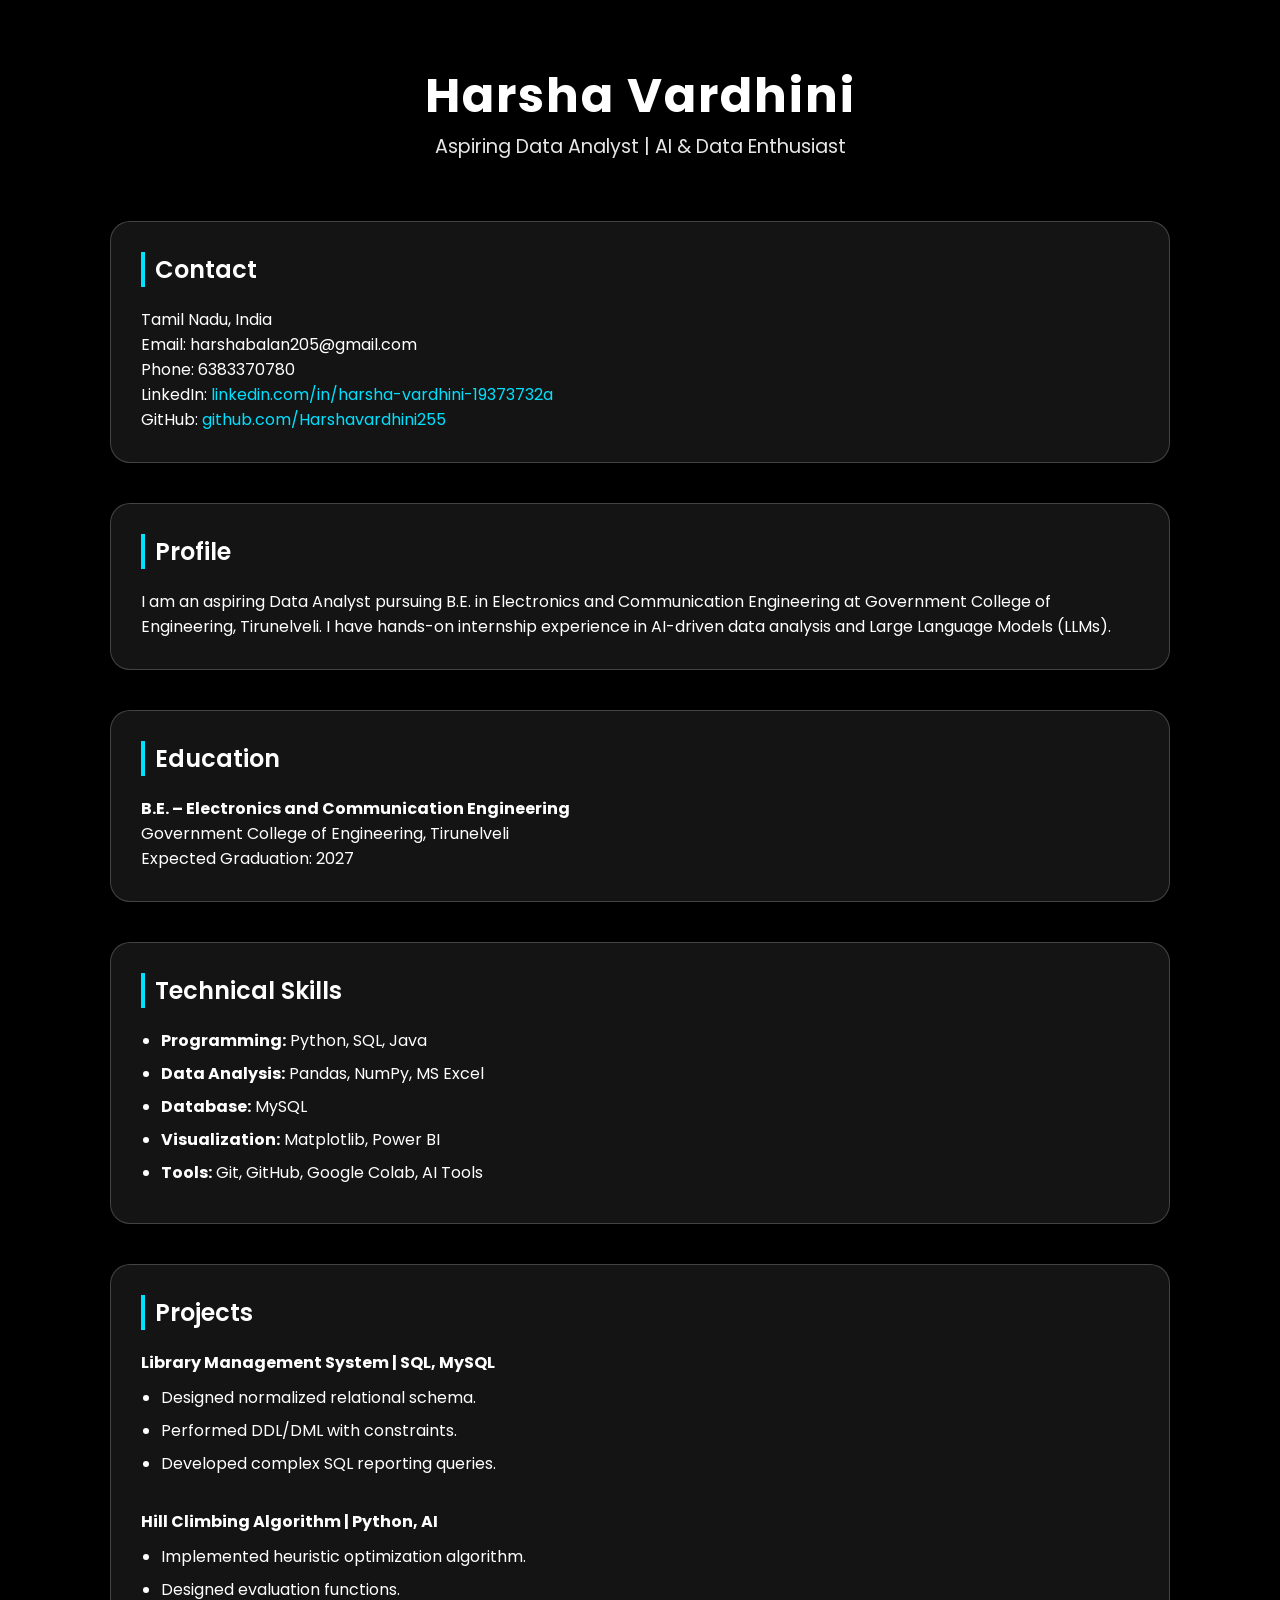
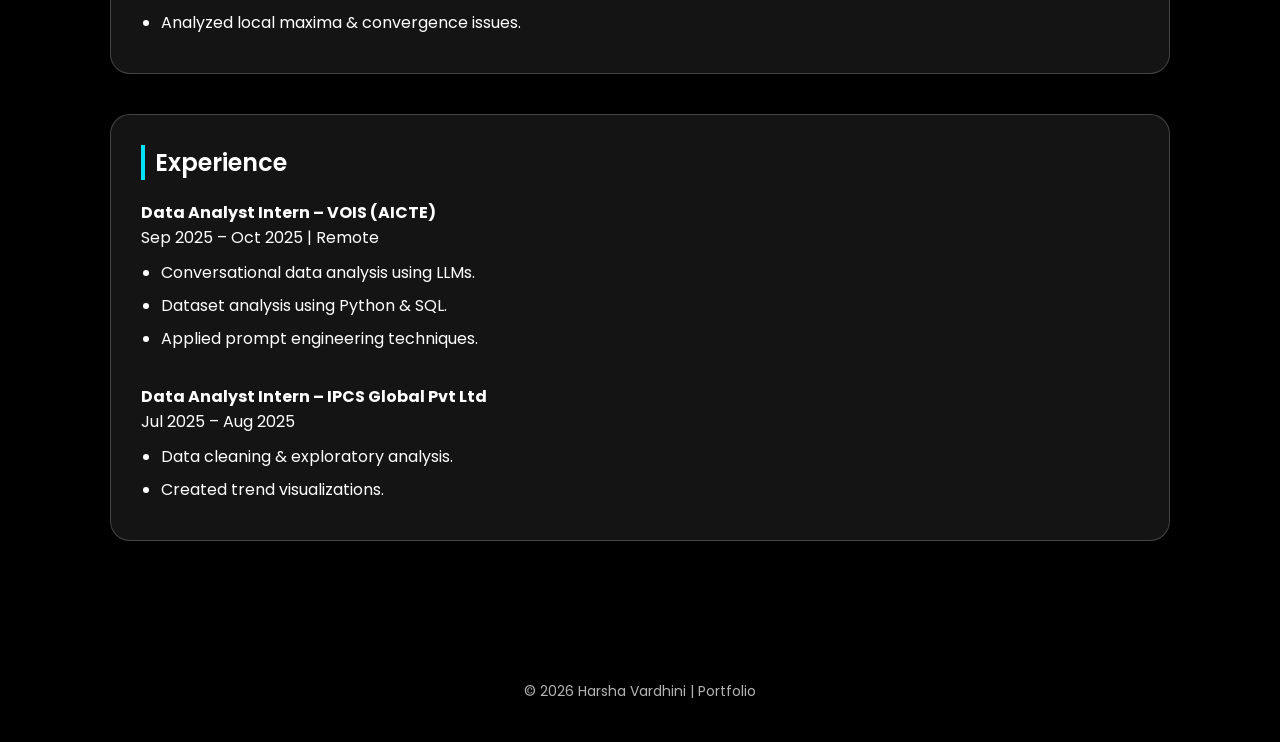
==== index.html @ aa71c1f2 "Update index.html" ====
<!DOCTYPE html>
<html lang="en">
<head>
<meta charset="UTF-8">
<meta name="viewport" content="width=device-width, initial-scale=1.0">
<title>Harsha Vardhini | Portfolio</title>

<style>
@import url('https://fonts.googleapis.com/css2?family=Poppins:wght@300;400;600;700&display=swap');

*{
    margin:0;
    padding:0;
    box-sizing:border-box;
    font-family:'Poppins',sans-serif;
}

body{
    background:#000;
    color:white;
    overflow-x:hidden;
}

/* Canvas Background */
#animationCanvas{
    position:fixed;
    top:0;
    left:0;
    width:100%;
    height:100%;
    z-index:-2;
}

/* Dark overlay for readability */
.overlay{
    position:fixed;
    top:0;
    left:0;
    width:100%;
    height:100%;
    background:rgba(0,0,0,0.4);
    z-index:-1;
}

/* Main container */
.container{
    max-width:1100px;
    margin:auto;
    padding:60px 20px;
}

/* Header */
header{
    text-align:center;
    margin-bottom:60px;
}

header h1{
    font-size:3rem;
    font-weight:700;
    letter-spacing:2px;
}

header p{
    font-size:1.2rem;
    opacity:0.9;
}

/* Glass sections */
.section{
    background:rgba(255,255,255,0.08);
    backdrop-filter:blur(10px);
    -webkit-backdrop-filter:blur(10px);
    border:1px solid rgba(255,255,255,0.2);
    padding:30px;
    border-radius:20px;
    margin-bottom:40px;
    transition:0.3s ease;
}

.section:hover{
    background:rgba(255,255,255,0.12);
    transform:translateY(-5px);
}

.section h2{
    margin-bottom:20px;
    font-weight:600;
    border-left:4px solid #00e0ff;
    padding-left:10px;
}

ul{
    margin-left:20px;
    margin-top:10px;
}

li{
    margin-bottom:8px;
}

a{
    color:#00e0ff;
    text-decoration:none;
}

a:hover{
    text-decoration:underline;
}

footer{
    text-align:center;
    padding:40px;
    opacity:0.7;
    font-size:14px;
}

/* Responsive */
@media(max-width:768px){
    header h1{
        font-size:2.2rem;
    }
}
</style>
</head>

<body>

<canvas id="animationCanvas"></canvas>
<div class="overlay"></div>

<div class="container">

<header>
    <h1>Harsha Vardhini</h1>
    <p>Aspiring Data Analyst | AI & Data Enthusiast</p>
</header>

<section class="section">
<h2>Contact</h2>
<p>Tamil Nadu, India</p>
<p>Email: harshabalan205@gmail.com</p>
<p>Phone: 6383370780</p>
<p>LinkedIn: 
<a href="https://www.linkedin.com/in/harsha-vardhini-19373732a" target="_blank">
linkedin.com/in/harsha-vardhini-19373732a
</a></p>
<p>GitHub: 
<a href="https://github.com/Harshavardhini255" target="_blank">
github.com/Harshavardhini255
</a></p>
</section>

<section class="section">
<h2>Profile</h2>
<p>
I am an aspiring Data Analyst pursuing B.E. in Electronics and Communication Engineering 
at Government College of Engineering, Tirunelveli. I have hands-on internship experience 
in AI-driven data analysis and Large Language Models (LLMs).
</p>
</section>

<section class="section">
<h2>Education</h2>
<p><strong>B.E. – Electronics and Communication Engineering</strong></p>
<p>Government College of Engineering, Tirunelveli</p>
<p>Expected Graduation: 2027</p>
</section>

<section class="section">
<h2>Technical Skills</h2>
<ul>
<li><strong>Programming:</strong> Python, SQL, Java</li>
<li><strong>Data Analysis:</strong> Pandas, NumPy, MS Excel</li>
<li><strong>Database:</strong> MySQL</li>
<li><strong>Visualization:</strong> Matplotlib, Power BI</li>
<li><strong>Tools:</strong> Git, GitHub, Google Colab, AI Tools</li>
</ul>
</section>

<section class="section">
<h2>Projects</h2>

<p><strong>Library Management System | SQL, MySQL</strong></p>
<ul>
<li>Designed normalized relational schema.</li>
<li>Performed DDL/DML with constraints.</li>
<li>Developed complex SQL reporting queries.</li>
</ul>

<br>

<p><strong>Hill Climbing Algorithm | Python, AI</strong></p>
<ul>
<li>Implemented heuristic optimization algorithm.</li>
<li>Designed evaluation functions.</li>
<li>Analyzed local maxima & convergence issues.</li>
</ul>
</section>

<section class="section">
<h2>Experience</h2>

<p><strong>Data Analyst Intern – VOIS (AICTE)</strong></p>
<p>Sep 2025 – Oct 2025 | Remote</p>
<ul>
<li>Conversational data analysis using LLMs.</li>
<li>Dataset analysis using Python & SQL.</li>
<li>Applied prompt engineering techniques.</li>
</ul>

<br>

<p><strong>Data Analyst Intern – IPCS Global Pvt Ltd</strong></p>
<p>Jul 2025 – Aug 2025</p>
<ul>
<li>Data cleaning & exploratory analysis.</li>
<li>Created trend visualizations.</li>
</ul>
</section>

</div>

<footer>
© 2026 Harsha Vardhini | Portfolio
</footer>

<script>
const canvas = document.getElementById("animationCanvas");
const ctx = canvas.getContext("2d");

function resizeCanvas(){
    canvas.width = window.innerWidth;
    canvas.height = window.innerHeight;
}
resizeCanvas();
window.addEventListener("resize", resizeCanvas);

const totalFrames = 240;
const images = [];

for(let i=1;i<=totalFrames;i++){
    const img = new Image();
    const frame = String(i).padStart(3,'0');
    img.src = `frames/ezgif-frame-${frame}.jpg`;
    images.push(img);
}

function render(){
    const scrollTop = window.scrollY;
    const maxScroll = document.body.scrollHeight - window.innerHeight;
    const scrollFraction = scrollTop / maxScroll;

    const frameIndex = Math.min(
        totalFrames - 1,
        Math.floor(scrollFraction * totalFrames)
    );

    ctx.clearRect(0,0,canvas.width,canvas.height);
    ctx.drawImage(images[frameIndex],0,0,canvas.width,canvas.height);
}

window.addEventListener("scroll",render);
</script>

</body>
</html>
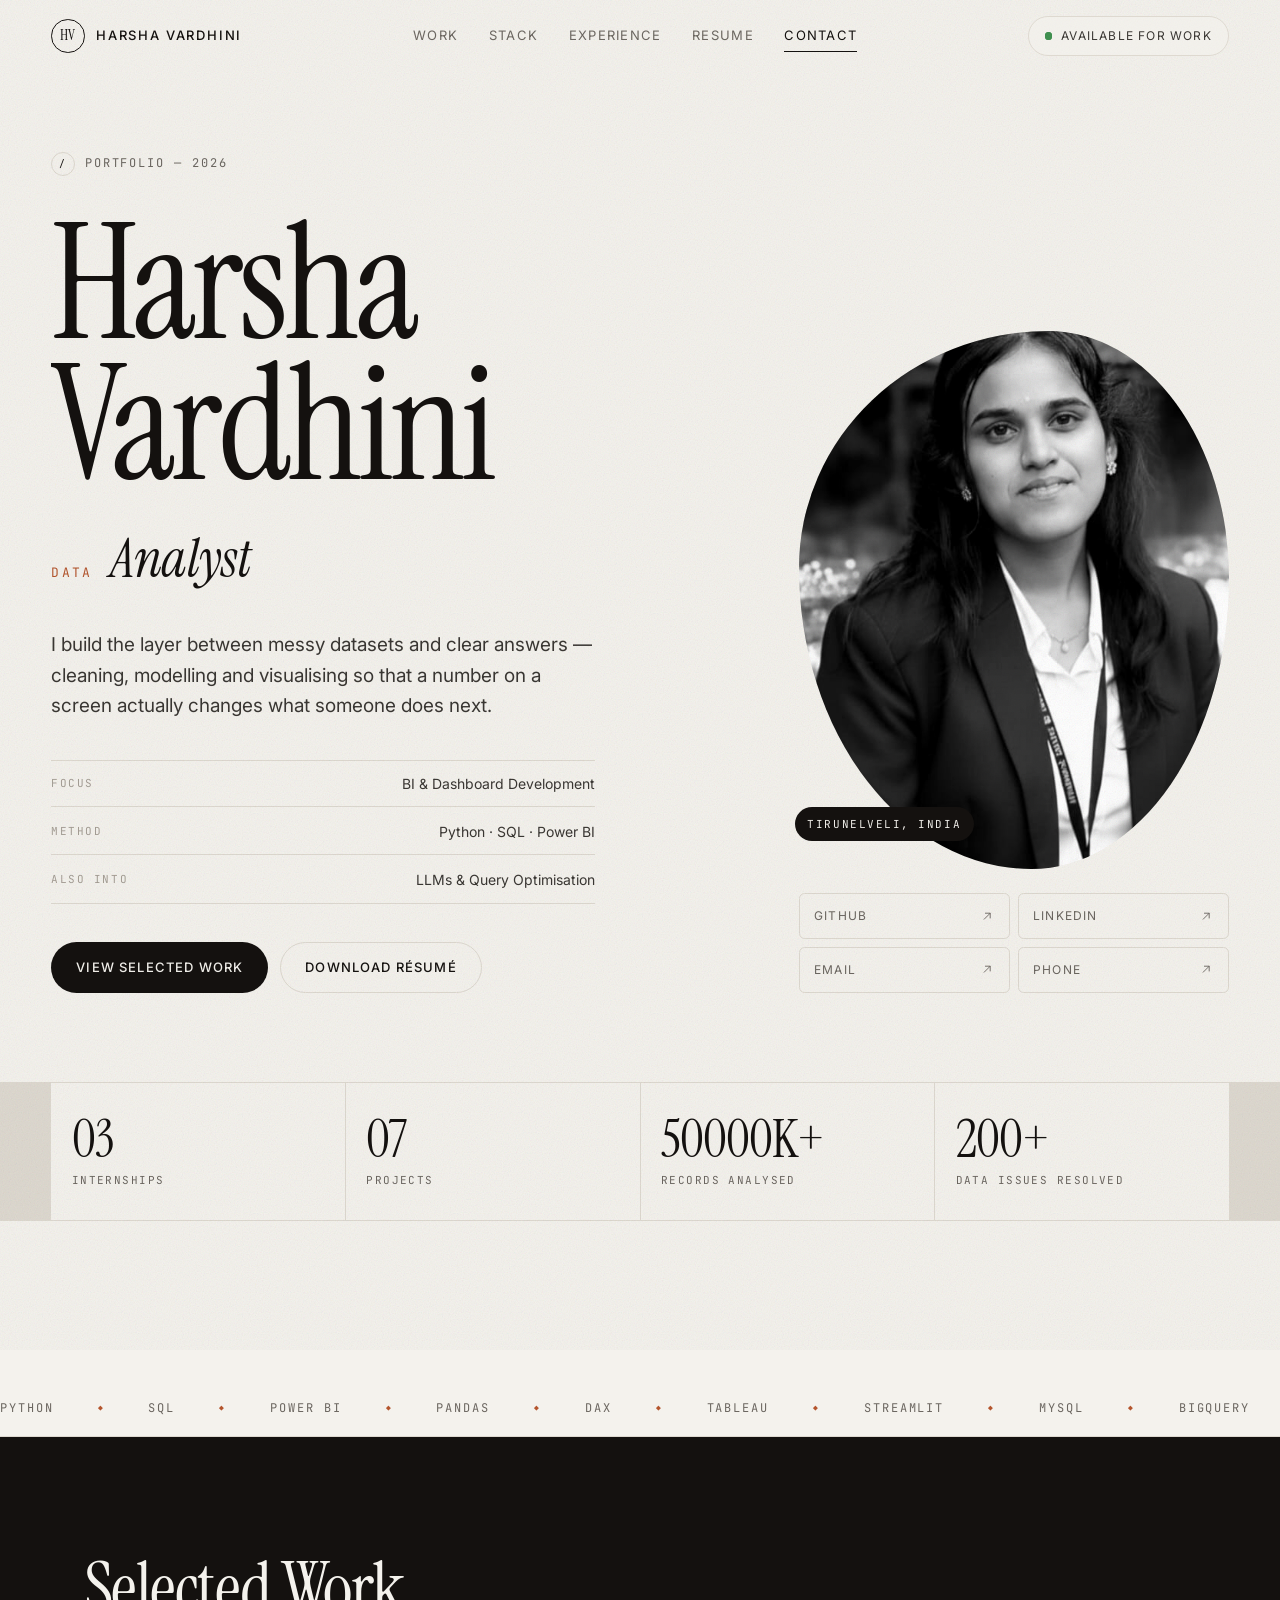
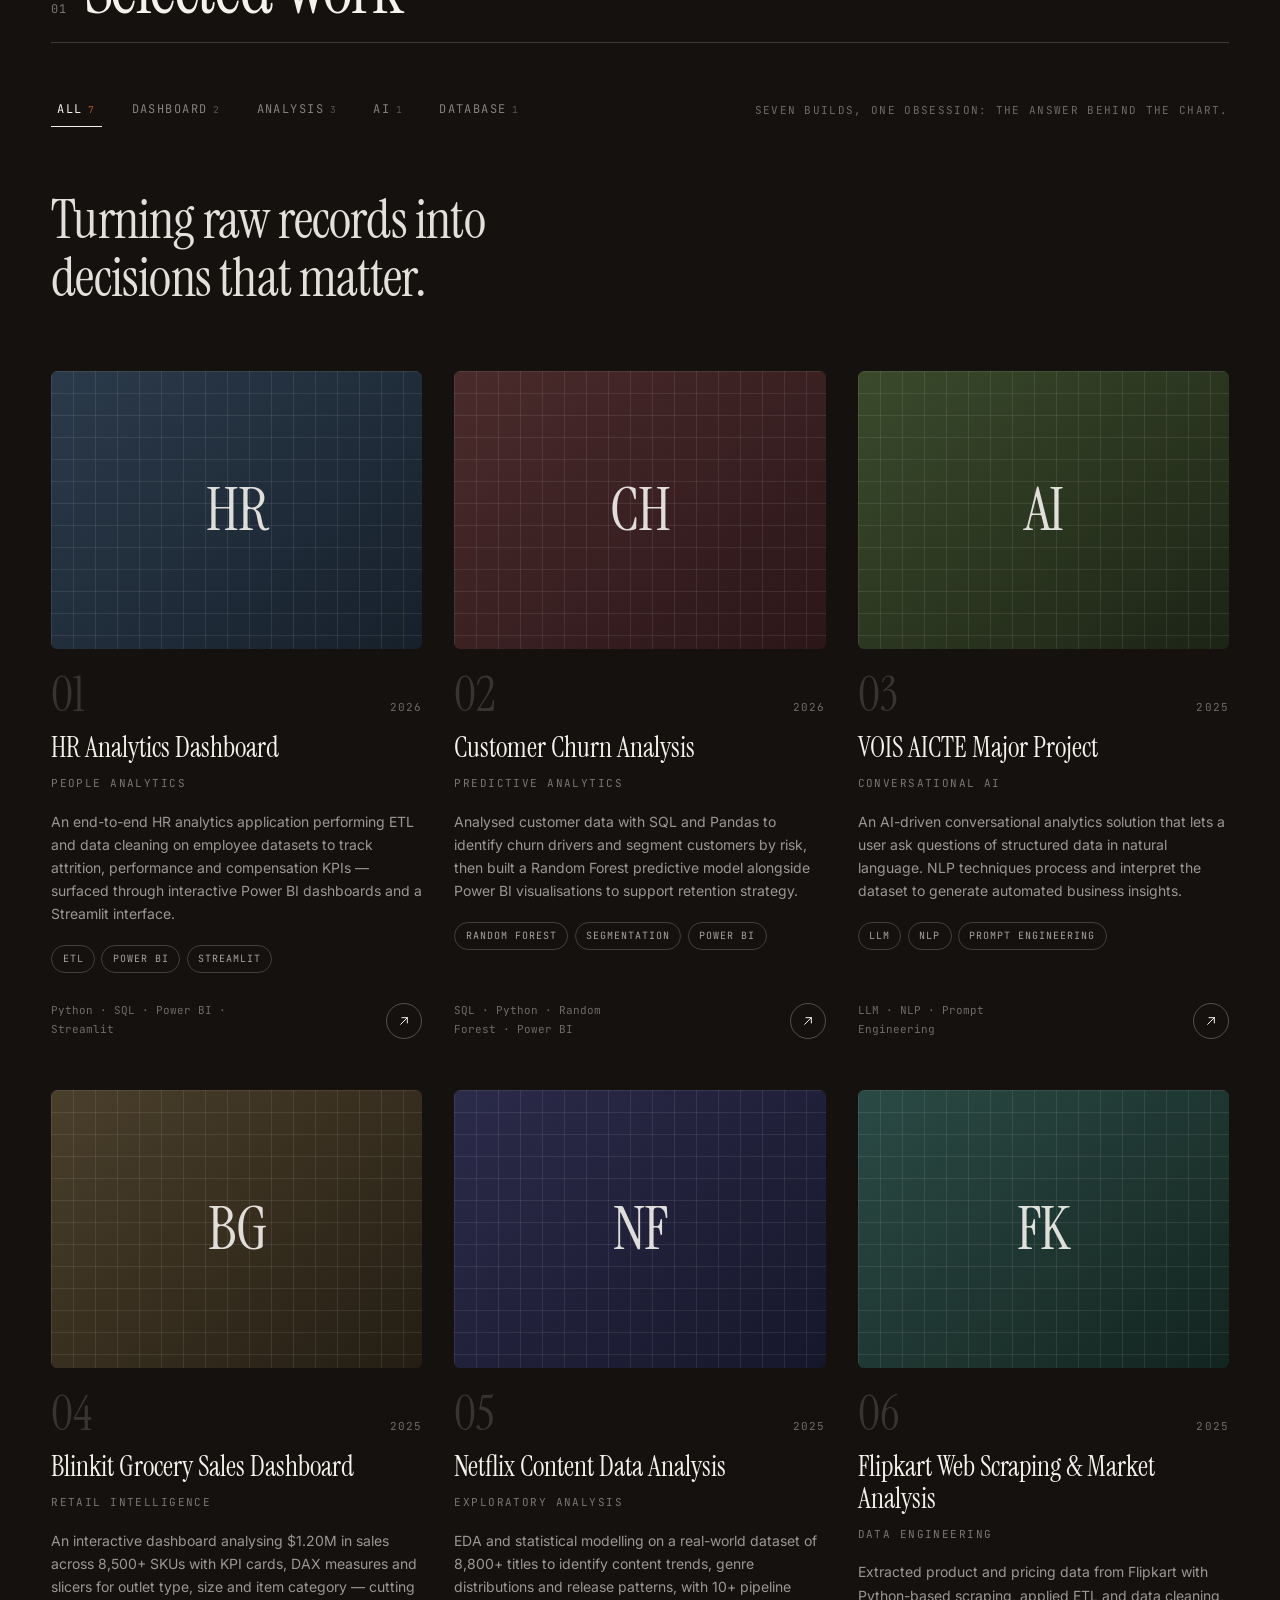
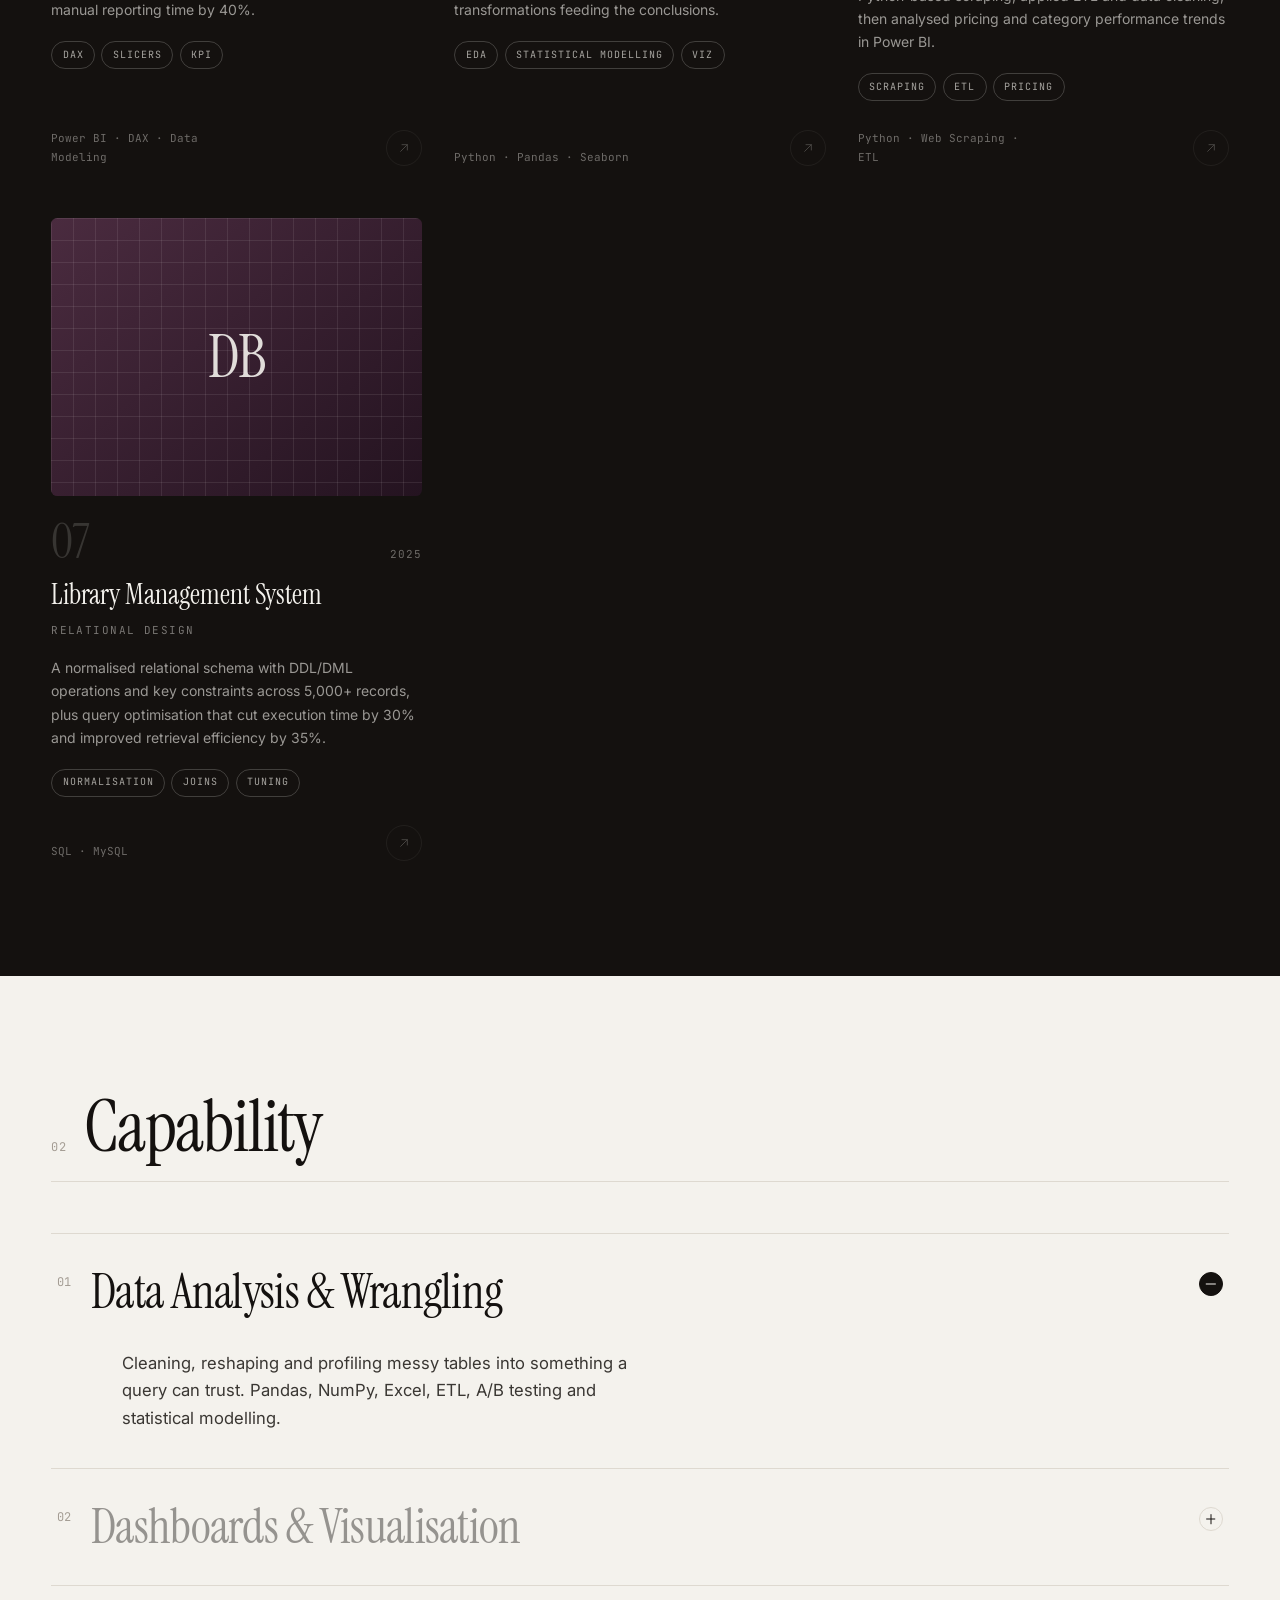
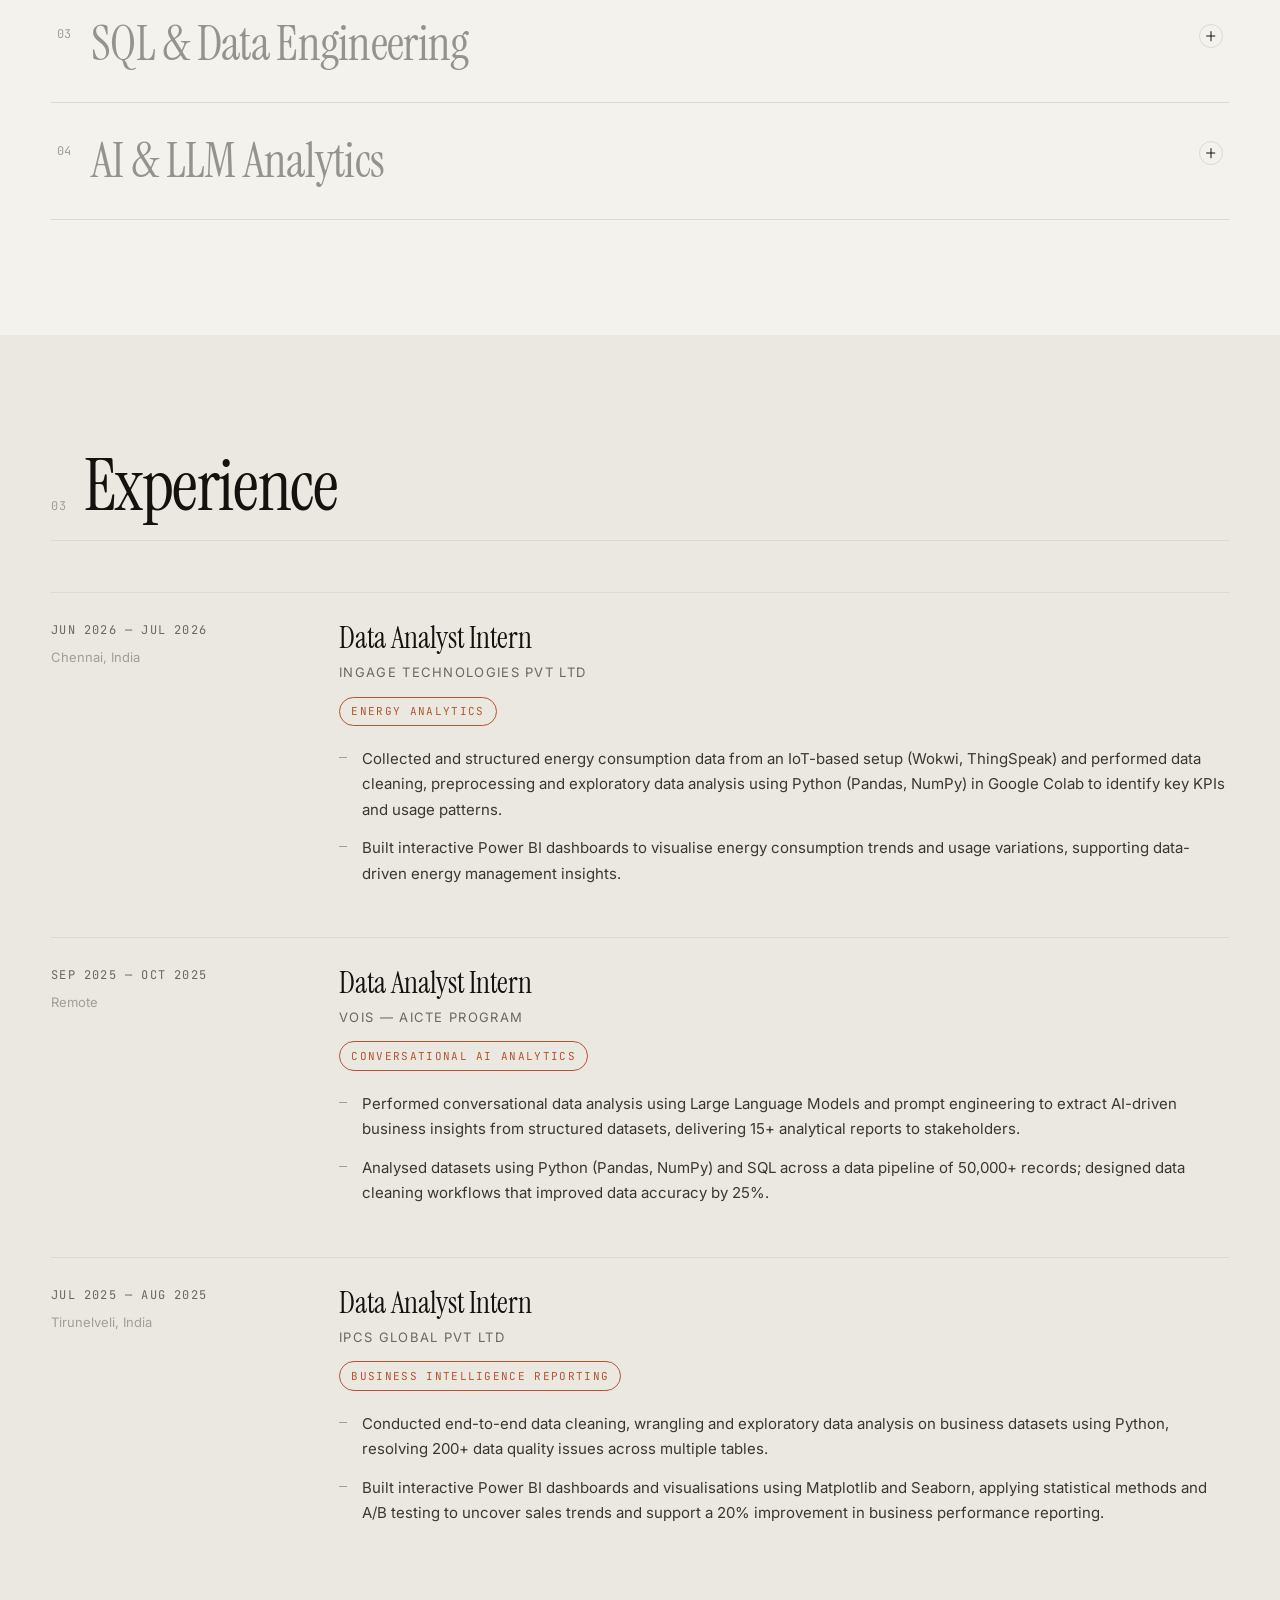
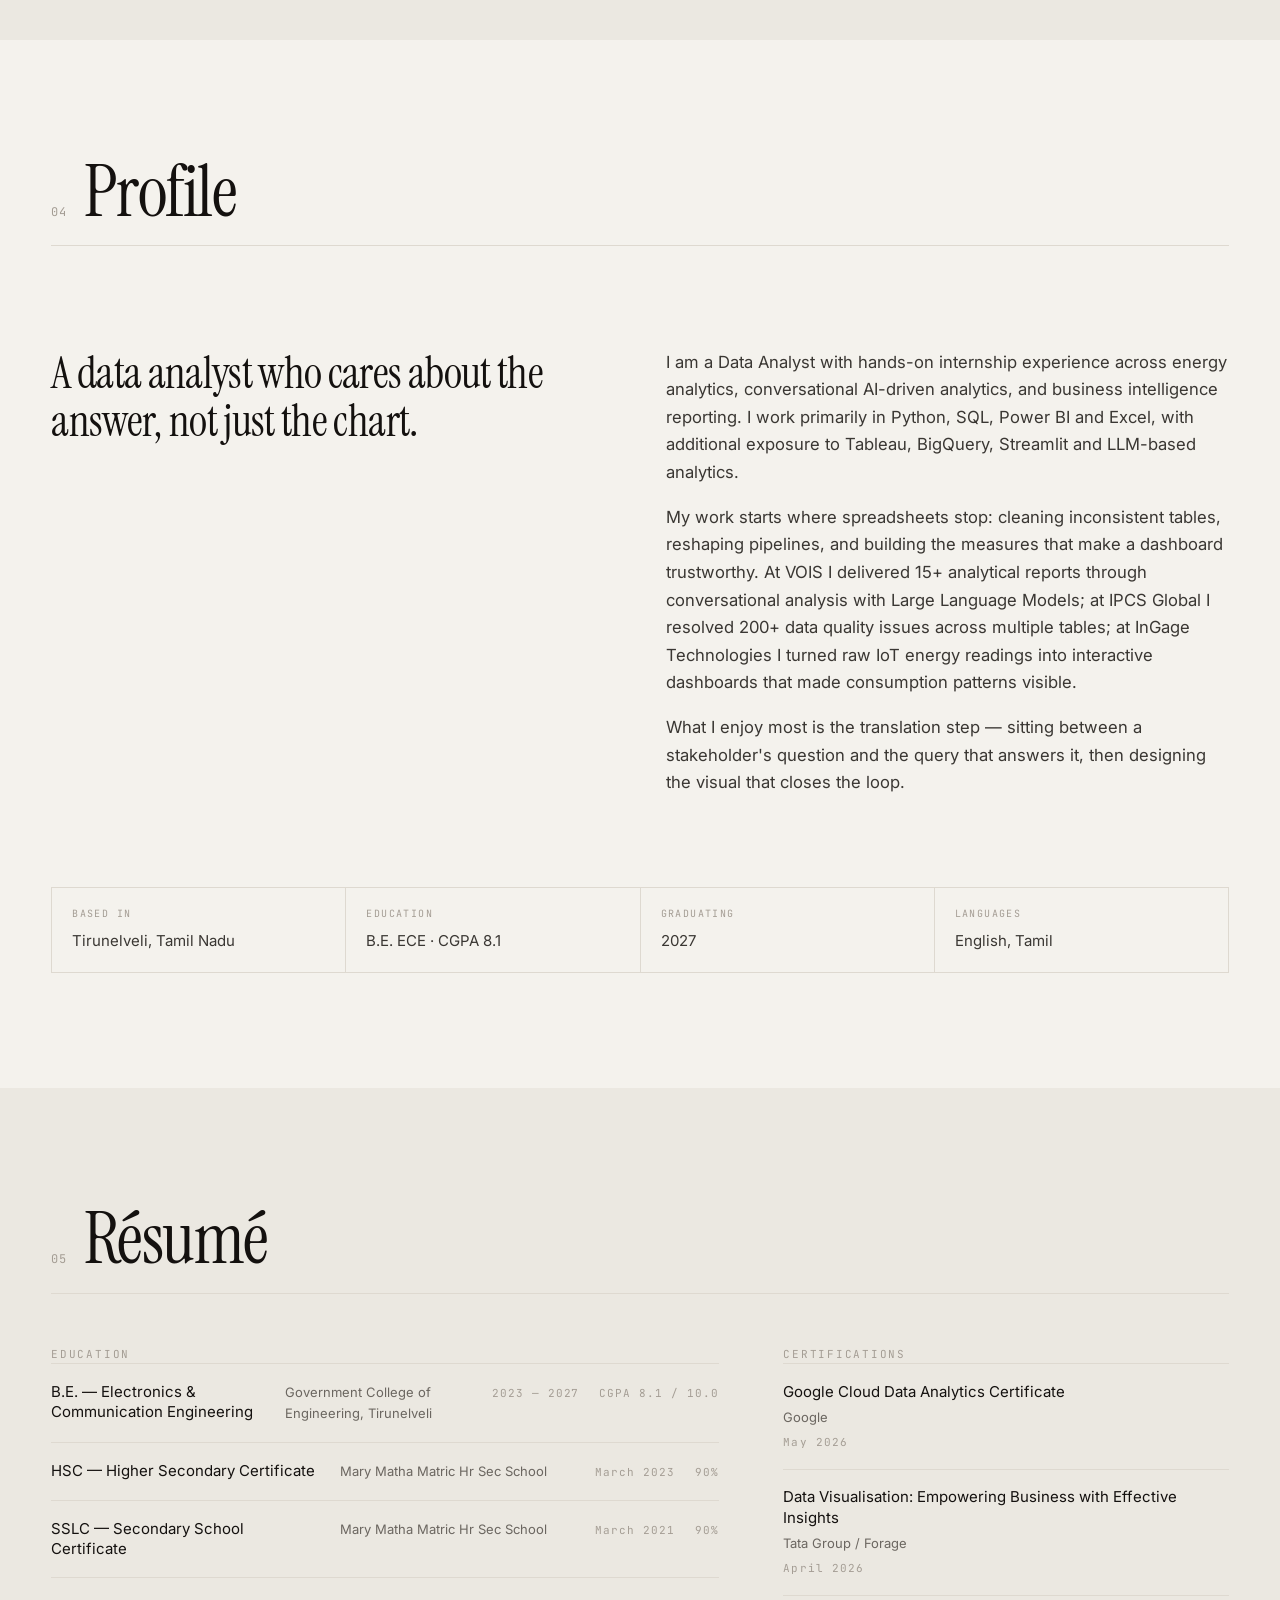
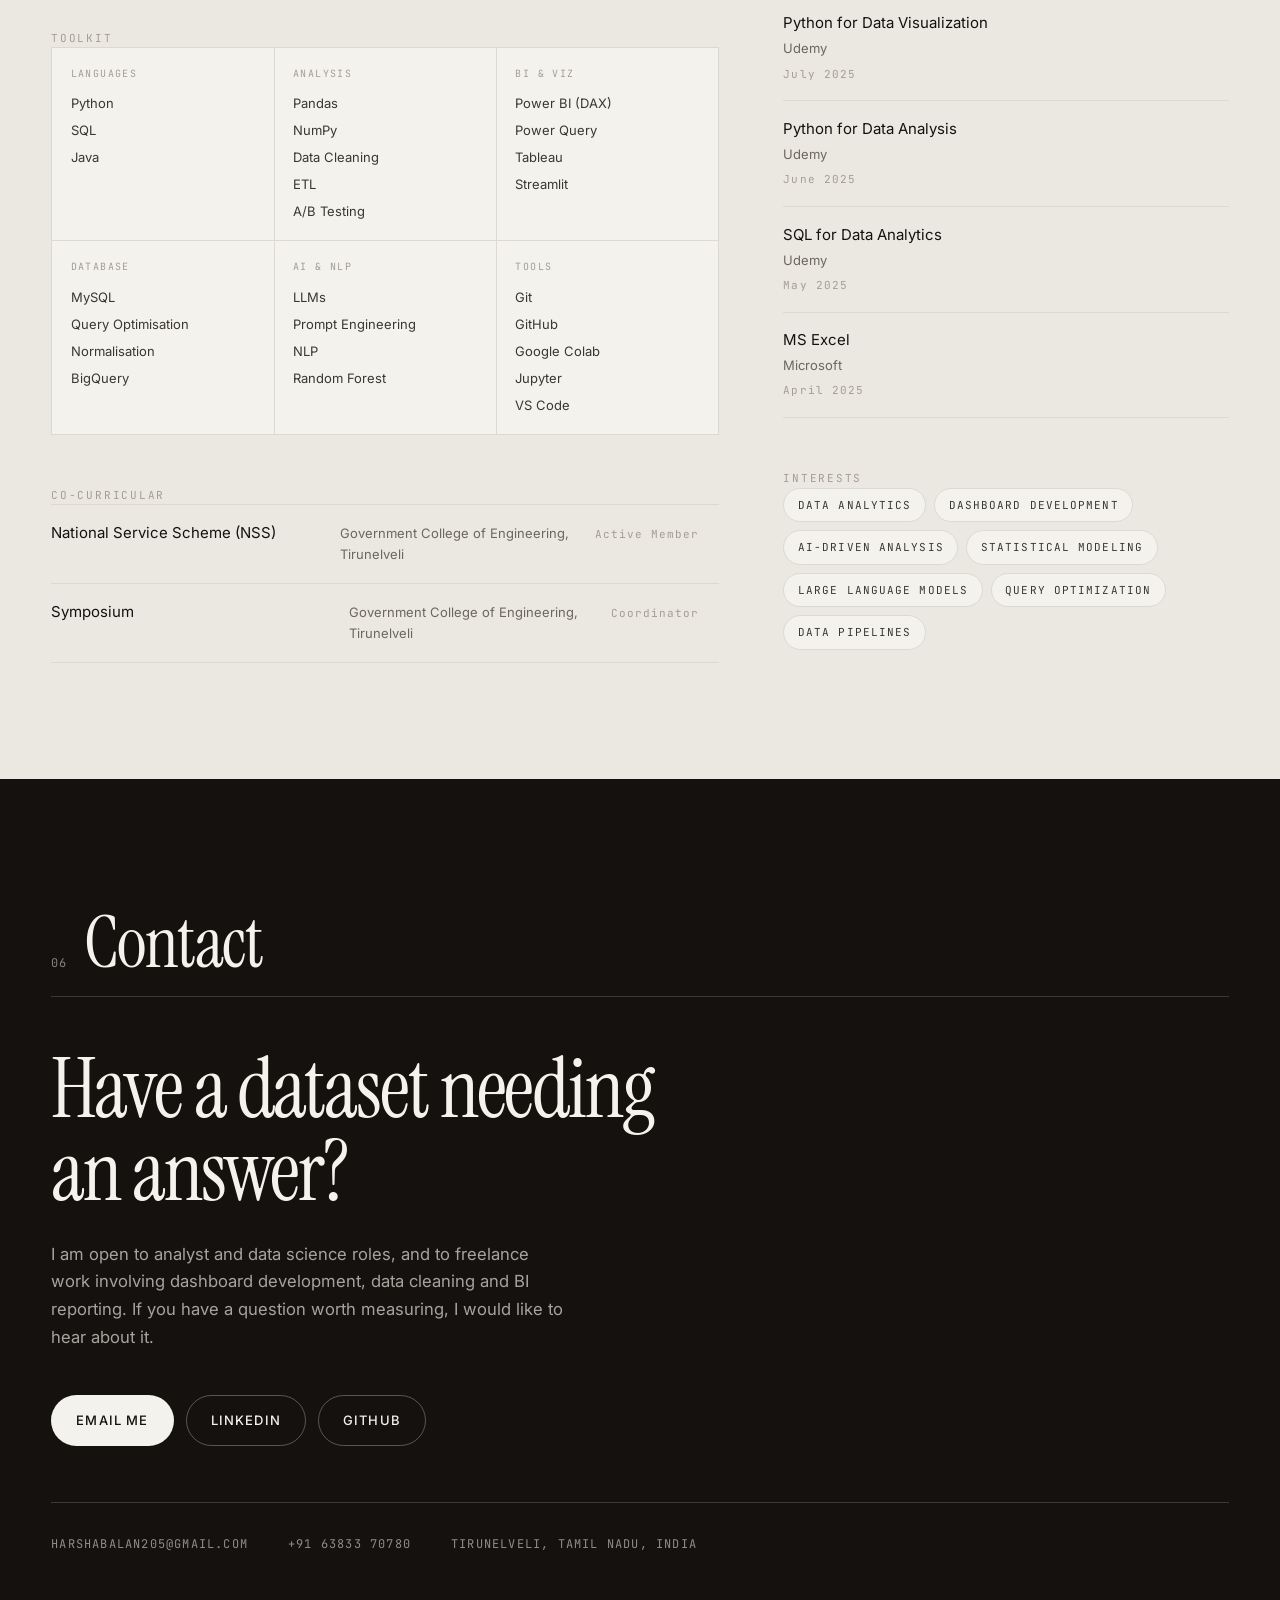
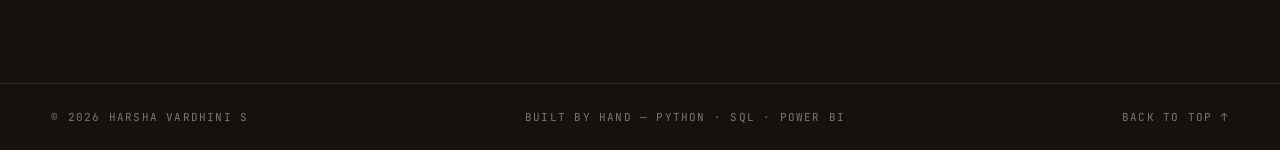
==== commit 4d74586d: "Replace ezgif frame site with modern static portfolio" ====
--- a/index.html
+++ b/index.html
@@ -1,268 +1,582 @@
-
 <!DOCTYPE html>
 <html lang="en">
 <head>
-<meta charset="UTF-8">
-<meta name="viewport" content="width=device-width, initial-scale=1.0">
-<title>Harsha Vardhini | Portfolio</title>
-
-<style>
-@import url('https://fonts.googleapis.com/css2?family=Poppins:wght@300;400;600;700&display=swap');
-
-*{
-    margin:0;
-    padding:0;
-    box-sizing:border-box;
-    font-family:'Poppins',sans-serif;
-}
-
-body{
-    background:#000;
-    color:white;
-    overflow-x:hidden;
-}
-
-/* Canvas Background */
-#animationCanvas{
-    position:fixed;
-    top:0;
-    left:0;
-    width:100%;
-    height:100%;
-    z-index:-2;
-}
-
-/* Dark overlay for readability */
-.overlay{
-    position:fixed;
-    top:0;
-    left:0;
-    width:100%;
-    height:100%;
-    background:rgba(0,0,0,0.4);
-    z-index:-1;
-}
-
-/* Main container */
-.container{
-    max-width:1100px;
-    margin:auto;
-    padding:60px 20px;
-}
-
-/* Header */
-header{
-    text-align:center;
-    margin-bottom:60px;
-}
-
-header h1{
-    font-size:3rem;
-    font-weight:700;
-    letter-spacing:2px;
-}
-
-header p{
-    font-size:1.2rem;
-    opacity:0.9;
-}
-
-/* Glass sections */
-.section{
-    background:rgba(255,255,255,0.08);
-    backdrop-filter:blur(10px);
-    -webkit-backdrop-filter:blur(10px);
-    border:1px solid rgba(255,255,255,0.2);
-    padding:30px;
-    border-radius:20px;
-    margin-bottom:40px;
-    transition:0.3s ease;
-}
-
-.section:hover{
-    background:rgba(255,255,255,0.12);
-    transform:translateY(-5px);
-}
-
-.section h2{
-    margin-bottom:20px;
-    font-weight:600;
-    border-left:4px solid #00e0ff;
-    padding-left:10px;
-}
-
-ul{
-    margin-left:20px;
-    margin-top:10px;
-}
-
-li{
-    margin-bottom:8px;
-}
-
-a{
-    color:#00e0ff;
-    text-decoration:none;
-}
-
-a:hover{
-    text-decoration:underline;
-}
-
-footer{
-    text-align:center;
-    padding:40px;
-    opacity:0.7;
-    font-size:14px;
-}
-
-/* Responsive */
-@media(max-width:768px){
-    header h1{
-        font-size:2.2rem;
-    }
-}
-</style>
+<meta charset="utf-8" />
+<meta name="viewport" content="width=device-width, initial-scale=1" />
+<title>Harsha Vardhini S — Data Analyst</title>
+<meta name="description" content="Data Analyst building the layer between messy datasets and clear answers. Python, SQL, Power BI and business intelligence reporting." />
+<meta name="theme-color" content="#14110f" />
+<meta property="og:title" content="Harsha Vardhini S — Data Analyst" />
+<meta property="og:description" content="Python · SQL · Power BI · Business Intelligence" />
+<meta property="og:type" content="website" />
+<meta property="og:image" content="assets/portrait.jpg" />
+<link rel="preconnect" href="https://fonts.googleapis.com" />
+<link rel="preconnect" href="https://fonts.gstatic.com" crossorigin />
+<link href="https://fonts.googleapis.com/css2?family=Instrument+Serif:ital@0;1&family=Inter:wght@300;400;500;600&family=JetBrains+Mono:wght@400;500&display=swap" rel="stylesheet" />
+<link rel="stylesheet" href="assets/styles.css" />
+<link rel="icon" href="data:image/svg+xml,%3Csvg xmlns='http://www.w3.org/2000/svg' viewBox='0 0 32 32'%3E%3Crect width='32' height='32' fill='%2314110f'/%3E%3Ctext x='16' y='22' font-family='Georgia,serif' font-size='15' fill='%23f4f2ed' text-anchor='middle'%3EHV%3C/text%3E%3C/svg%3E" />
 </head>
-
 <body>
 
-<canvas id="animationCanvas"></canvas>
-<div class="overlay"></div>
-
-<div class="container">
-
-<header>
-    <h1>Harsha Vardhini</h1>
-    <p>Aspiring Data Analyst | AI & Data Enthusiast</p>
+<div class="grain" aria-hidden="true"></div>
+<div class="progress" aria-hidden="true"><span id="progressBar"></span></div>
+
+<div class="loader" id="loader" aria-hidden="true">
+  <div class="loader__inner">
+    <span class="loader__mark">HV</span>
+    <span class="loader__track"><span id="loaderFill"></span></span>
+  </div>
+</div>
+
+<header class="nav" id="nav">
+  <div class="shell nav__inner">
+    <a class="nav__brand" href="#top" aria-label="Harsha Vardhini S — home">
+      <span class="nav__monogram">HV</span>
+      <span class="nav__brandname">Harsha Vardhini</span>
+    </a>
+    <nav class="nav__links" aria-label="Sections">
+      <a href="#work" data-navlink="work">Work</a>
+      <a href="#stack" data-navlink="stack">Stack</a>
+      <a href="#experience" data-navlink="experience">Experience</a>
+      <a href="#credentials" data-navlink="credentials">Resume</a>
+      <a href="#contact" data-navlink="contact">Contact</a>
+    </nav>
+    <a class="nav__cta" href="#contact">
+      <span class="pulse" aria-hidden="true"></span>
+      Available for work
+    </a>
+    <button class="nav__burger" id="burger" aria-label="Open menu" aria-expanded="false" aria-controls="menu">
+      <span></span><span></span>
+    </button>
+  </div>
 </header>
 
-<section class="section">
-<h2>Contact</h2>
-<p>Tamil Nadu, India</p>
-<p>Email: harshabalan205@gmail.com</p>
-<p>Phone: 6383370780</p>
-<p>LinkedIn: 
-<a href="https://www.linkedin.com/in/harsha-vardhini-19373732a" target="_blank">
-linkedin.com/in/harsha-vardhini-19373732a
-</a></p>
-<p>GitHub: 
-<a href="https://github.com/Harshavardhini255" target="_blank">
-github.com/Harshavardhini255
-</a></p>
-</section>
-
-<section class="section">
-<h2>Profile</h2>
-<p>
-I am an aspiring Data Analyst pursuing B.E. in Electronics and Communication Engineering 
-at Government College of Engineering, Tirunelveli. I have hands-on internship experience 
-in AI-driven data analysis and Large Language Models (LLMs).
-</p>
-</section>
-
-<section class="section">
-<h2>Education</h2>
-<p><strong>B.E. – Electronics and Communication Engineering</strong></p>
-<p>Government College of Engineering, Tirunelveli</p>
-<p>Expected Graduation: 2027</p>
-</section>
-
-<section class="section">
-<h2>Technical Skills</h2>
-<ul>
-<li><strong>Programming:</strong> Python, SQL, Java</li>
-<li><strong>Data Analysis:</strong> Pandas, NumPy, MS Excel</li>
-<li><strong>Database:</strong> MySQL</li>
-<li><strong>Visualization:</strong> Matplotlib, Power BI</li>
-<li><strong>Tools:</strong> Git, GitHub, Google Colab, AI Tools</li>
-</ul>
-</section>
-
-<section class="section">
-<h2>Projects</h2>
-
-<p><strong>Library Management System | SQL, MySQL</strong></p>
-<ul>
-<li>Designed normalized relational schema.</li>
-<li>Performed DDL/DML with constraints.</li>
-<li>Developed complex SQL reporting queries.</li>
-</ul>
-
-<br>
-
-<p><strong>Hill Climbing Algorithm | Python, AI</strong></p>
-<ul>
-<li>Implemented heuristic optimization algorithm.</li>
-<li>Designed evaluation functions.</li>
-<li>Analyzed local maxima & convergence issues.</li>
-</ul>
-</section>
-
-<section class="section">
-<h2>Experience</h2>
-
-<p><strong>Data Analyst Intern – VOIS (AICTE)</strong></p>
-<p>Sep 2025 – Oct 2025 | Remote</p>
-<ul>
-<li>Conversational data analysis using LLMs.</li>
-<li>Dataset analysis using Python & SQL.</li>
-<li>Applied prompt engineering techniques.</li>
-</ul>
-
-<br>
-
-<p><strong>Data Analyst Intern – IPCS Global Pvt Ltd</strong></p>
-<p>Jul 2025 – Aug 2025</p>
-<ul>
-<li>Data cleaning & exploratory analysis.</li>
-<li>Created trend visualizations.</li>
-</ul>
-</section>
-
+<div class="menu" id="menu" hidden>
+  <nav class="menu__links" aria-label="Mobile sections">
+    <a href="#work"><em>01</em>Work</a>
+    <a href="#stack"><em>02</em>Stack</a>
+    <a href="#experience"><em>03</em>Experience</a>
+    <a href="#credentials"><em>04</em>Resume</a>
+    <a href="#contact"><em>05</em>Contact</a>
+  </nav>
+  <div class="menu__foot">
+    <a href="mailto:harshabalan205@gmail.com">harshabalan205@gmail.com</a>
+    <a href="https://www.linkedin.com/in/harsha-vardhini-19373732a" target="_blank" rel="noopener">LinkedIn</a>
+    <a href="https://github.com/Harshavardhini255" target="_blank" rel="noopener">GitHub</a>
+  </div>
 </div>
 
-<footer>
-© 2026 Harsha Vardhini | Portfolio
+<main id="top">
+
+  <section class="hero" id="hero">
+    <div class="shell hero__grid">
+
+      <div class="hero__text">
+        <p class="hero__eyebrow">
+          <span class="slash">/</span> Portfolio — 2026
+        </p>
+
+        <h1 class="hero__name">
+          <span class="line"><span>Harsha</span></span>
+          <span class="line"><span>Vardhini</span></span>
+        </h1>
+
+        <p class="hero__role">
+          <span class="hero__rolesuffix">Data</span>
+          <span class="hero__roleword">Analyst</span>
+        </p>
+
+        <p class="hero__intro" data-reveal>
+          I build the layer between messy datasets and clear answers — cleaning,
+          modelling and visualising so that a number on a screen actually changes
+          what someone does next.
+        </p>
+
+        <dl class="hero__meta" data-reveal>
+          <div><dt>Focus</dt><dd>BI &amp; Dashboard Development</dd></div>
+          <div><dt>Method</dt><dd>Python · SQL · Power BI</dd></div>
+          <div><dt>Also into</dt><dd>LLMs &amp; Query Optimisation</dd></div>
+        </dl>
+
+        <div class="hero__actions" data-reveal>
+          <a class="btn btn--solid" href="#work">View selected work</a>
+          <a class="btn btn--ghost" href="#credentials">Download résumé</a>
+        </div>
+      </div>
+
+      <aside class="hero__aside">
+        <div class="portrait" data-reveal>
+          <div class="portrait__mask">
+            <img src="assets/portrait.jpg" alt="Portrait of Harsha Vardhini S" width="640" height="800" />
+          </div>
+          <span class="portrait__tag">Tirunelveli, India</span>
+        </div>
+
+        <ul class="rail" aria-label="Social links">
+          <li><a href="https://github.com/Harshavardhini255" target="_blank" rel="noopener">GitHub<svg viewBox="0 0 24 24" aria-hidden="true"><path d="M7 17 17 7M9 7h8v8"/></svg></a></li>
+          <li><a href="https://www.linkedin.com/in/harsha-vardhini-19373732a" target="_blank" rel="noopener">LinkedIn<svg viewBox="0 0 24 24" aria-hidden="true"><path d="M7 17 17 7M9 7h8v8"/></svg></a></li>
+          <li><a href="mailto:harshabalan205@gmail.com">Email<svg viewBox="0 0 24 24" aria-hidden="true"><path d="M7 17 17 7M9 7h8v8"/></svg></a></li>
+          <li><a href="tel:+916383370780">Phone<svg viewBox="0 0 24 24" aria-hidden="true"><path d="M7 17 17 7M9 7h8v8"/></svg></a></li>
+        </ul>
+      </aside>
+
+    </div>
+
+    <div class="shell hero__stats">
+      <div class="stat" data-reveal>
+        <span class="stat__value" data-count="3" data-pad="2">03</span>
+        <span class="stat__label">Internships</span>
+      </div>
+      <div class="stat" data-reveal>
+        <span class="stat__value" data-count="7" data-pad="2">07</span>
+        <span class="stat__label">Projects</span>
+      </div>
+      <div class="stat" data-reveal>
+        <span class="stat__value" data-count="50000" data-suffix="K+">50K+</span>
+        <span class="stat__label">Records analysed</span>
+      </div>
+      <div class="stat" data-reveal>
+        <span class="stat__value" data-count="200" data-suffix="+">200+</span>
+        <span class="stat__label">Data issues resolved</span>
+      </div>
+    </div>
+  </section>
+
+  <div class="ticker" aria-hidden="true">
+    <div class="ticker__track" id="tickerTrack"></div>
+  </div>
+
+  <section class="work" id="work">
+    <div class="shell">
+      <header class="sechead" data-reveal>
+        <span class="sechead__num">01</span>
+        <h2 class="sechead__title">Selected Work</h2>
+      </header>
+
+      <div class="work__bar">
+        <ul class="filters" id="filters" role="group" aria-label="Filter projects">
+          <li><button type="button" class="is-on" data-filter="all">All <sup>7</sup></button></li>
+          <li><button type="button" data-filter="dashboard">Dashboard <sup>2</sup></button></li>
+          <li><button type="button" data-filter="analysis">Analysis <sup>3</sup></button></li>
+          <li><button type="button" data-filter="ai">AI <sup>1</sup></button></li>
+          <li><button type="button" data-filter="database">Database <sup>1</sup></button></li>
+        </ul>
+        <span class="work__hint">Seven builds, one obsession: the answer behind the chart.</span>
+      </div>
+
+      <p class="work__statement" data-reveal>Turning raw records into decisions that matter.</p>
+
+      <div class="grid" id="workGrid">
+
+        <article class="card" data-kind="dashboard" data-reveal>
+          <div class="card__visual card__visual--a"><span>HR</span></div>
+          <div class="card__head">
+            <span class="card__num">01</span>
+            <span class="card__year">2026</span>
+          </div>
+          <h3 class="card__title">HR Analytics Dashboard</h3>
+          <p class="card__cat">People Analytics</p>
+          <p class="card__desc">An end-to-end HR analytics application performing ETL and data cleaning on employee datasets to track attrition, performance and compensation KPIs — surfaced through interactive Power BI dashboards and a Streamlit interface.</p>
+          <ul class="tags"><li>ETL</li><li>Power BI</li><li>Streamlit</li></ul>
+          <div class="card__foot">
+            <span class="card__stack">Python · SQL · Power BI · Streamlit</span>
+            <a class="card__go" href="https://github.com/Harshavardhini255/hr-analytics-dashboard" target="_blank" rel="noopener" aria-label="Open HR Analytics Dashboard on GitHub"><svg viewBox="0 0 24 24" aria-hidden="true"><path d="M7 17 17 7M9 7h8v8"/></svg></a>
+          </div>
+        </article>
+
+        <article class="card" data-kind="analysis" data-reveal>
+          <div class="card__visual card__visual--b"><span>CH</span></div>
+          <div class="card__head">
+            <span class="card__num">02</span>
+            <span class="card__year">2026</span>
+          </div>
+          <h3 class="card__title">Customer Churn Analysis</h3>
+          <p class="card__cat">Predictive Analytics</p>
+          <p class="card__desc">Analysed customer data with SQL and Pandas to identify churn drivers and segment customers by risk, then built a Random Forest predictive model alongside Power BI visualisations to support retention strategy.</p>
+          <ul class="tags"><li>Random Forest</li><li>Segmentation</li><li>Power BI</li></ul>
+          <div class="card__foot">
+            <span class="card__stack">SQL · Python · Random Forest · Power BI</span>
+            <a class="card__go" href="https://github.com/Harshavardhini255/churn-analysis" target="_blank" rel="noopener" aria-label="Open Customer Churn Analysis on GitHub"><svg viewBox="0 0 24 24" aria-hidden="true"><path d="M7 17 17 7M9 7h8v8"/></svg></a>
+          </div>
+        </article>
+
+        <article class="card" data-kind="ai" data-reveal>
+          <div class="card__visual card__visual--c"><span>AI</span></div>
+          <div class="card__head">
+            <span class="card__num">03</span>
+            <span class="card__year">2025</span>
+          </div>
+          <h3 class="card__title">VOIS AICTE Major Project</h3>
+          <p class="card__cat">Conversational AI</p>
+          <p class="card__desc">An AI-driven conversational analytics solution that lets a user ask questions of structured data in natural language. NLP techniques process and interpret the dataset to generate automated business insights.</p>
+          <ul class="tags"><li>LLM</li><li>NLP</li><li>Prompt Engineering</li></ul>
+          <div class="card__foot">
+            <span class="card__stack">LLM · NLP · Prompt Engineering</span>
+            <a class="card__go" href="https://github.com/Harshavardhini255/VOIS_AICTE_Oct2025_MajorProject_Harshavardini_S" target="_blank" rel="noopener" aria-label="Open VOIS AICTE Major Project on GitHub"><svg viewBox="0 0 24 24" aria-hidden="true"><path d="M7 17 17 7M9 7h8v8"/></svg></a>
+          </div>
+        </article>
+
+        <article class="card" data-kind="dashboard" data-reveal>
+          <div class="card__visual card__visual--d"><span>BG</span></div>
+          <div class="card__head">
+            <span class="card__num">04</span>
+            <span class="card__year">2025</span>
+          </div>
+          <h3 class="card__title">Blinkit Grocery Sales Dashboard</h3>
+          <p class="card__cat">Retail Intelligence</p>
+          <p class="card__desc">An interactive dashboard analysing $1.20M in sales across 8,500+ SKUs with KPI cards, DAX measures and slicers for outlet type, size and item category — cutting manual reporting time by 40%.</p>
+          <ul class="tags"><li>DAX</li><li>Slicers</li><li>KPI</li></ul>
+          <div class="card__foot">
+            <span class="card__stack">Power BI · DAX · Data Modeling</span>
+            <span class="card__go card__go--off" aria-hidden="true"><svg viewBox="0 0 24 24"><path d="M7 17 17 7M9 7h8v8"/></svg></span>
+          </div>
+        </article>
+
+        <article class="card" data-kind="analysis" data-reveal>
+          <div class="card__visual card__visual--e"><span>NF</span></div>
+          <div class="card__head">
+            <span class="card__num">05</span>
+            <span class="card__year">2025</span>
+          </div>
+          <h3 class="card__title">Netflix Content Data Analysis</h3>
+          <p class="card__cat">Exploratory Analysis</p>
+          <p class="card__desc">EDA and statistical modelling on a real-world dataset of 8,800+ titles to identify content trends, genre distributions and release patterns, with 10+ pipeline transformations feeding the conclusions.</p>
+          <ul class="tags"><li>EDA</li><li>Statistical Modelling</li><li>Viz</li></ul>
+          <div class="card__foot">
+            <span class="card__stack">Python · Pandas · Seaborn</span>
+            <span class="card__go card__go--off" aria-hidden="true"><svg viewBox="0 0 24 24"><path d="M7 17 17 7M9 7h8v8"/></svg></span>
+          </div>
+        </article>
+
+        <article class="card" data-kind="analysis" data-reveal>
+          <div class="card__visual card__visual--f"><span>FK</span></div>
+          <div class="card__head">
+            <span class="card__num">06</span>
+            <span class="card__year">2025</span>
+          </div>
+          <h3 class="card__title">Flipkart Web Scraping &amp; Market Analysis</h3>
+          <p class="card__cat">Data Engineering</p>
+          <p class="card__desc">Extracted product and pricing data from Flipkart with Python-based scraping, applied ETL and data cleaning, then analysed pricing and category performance trends in Power BI.</p>
+          <ul class="tags"><li>Scraping</li><li>ETL</li><li>Pricing</li></ul>
+          <div class="card__foot">
+            <span class="card__stack">Python · Web Scraping · ETL</span>
+            <span class="card__go card__go--off" aria-hidden="true"><svg viewBox="0 0 24 24"><path d="M7 17 17 7M9 7h8v8"/></svg></span>
+          </div>
+        </article>
+
+        <article class="card" data-kind="database" data-reveal>
+          <div class="card__visual card__visual--g"><span>DB</span></div>
+          <div class="card__head">
+            <span class="card__num">07</span>
+            <span class="card__year">2025</span>
+          </div>
+          <h3 class="card__title">Library Management System</h3>
+          <p class="card__cat">Relational Design</p>
+          <p class="card__desc">A normalised relational schema with DDL/DML operations and key constraints across 5,000+ records, plus query optimisation that cut execution time by 30% and improved retrieval efficiency by 35%.</p>
+          <ul class="tags"><li>Normalisation</li><li>Joins</li><li>Tuning</li></ul>
+          <div class="card__foot">
+            <span class="card__stack">SQL · MySQL</span>
+            <span class="card__go card__go--off" aria-hidden="true"><svg viewBox="0 0 24 24"><path d="M7 17 17 7M9 7h8v8"/></svg></span>
+          </div>
+        </article>
+
+      </div>
+    </div>
+  </section>
+
+  <section class="stack" id="stack">
+    <div class="shell">
+      <header class="sechead" data-reveal>
+        <span class="sechead__num">02</span>
+        <h2 class="sechead__title">Capability</h2>
+      </header>
+
+      <div class="acc" id="acc">
+        <div class="acc__item is-open" data-reveal>
+          <button class="acc__head" type="button" aria-expanded="true">
+            <span class="acc__n">01</span>
+            <span class="acc__title">Data Analysis &amp; Wrangling</span>
+            <span class="acc__icon" aria-hidden="true"><i></i><i></i></span>
+          </button>
+          <div class="acc__panel">
+            <p>Cleaning, reshaping and profiling messy tables into something a query can trust. Pandas, NumPy, Excel, ETL, A/B testing and statistical modelling.</p>
+          </div>
+        </div>
+
+        <div class="acc__item" data-reveal>
+          <button class="acc__head" type="button" aria-expanded="false">
+            <span class="acc__n">02</span>
+            <span class="acc__title">Dashboards &amp; Visualisation</span>
+            <span class="acc__icon" aria-hidden="true"><i></i><i></i></span>
+          </button>
+          <div class="acc__panel">
+            <p>Power BI models built around DAX measures, Power Query pipelines, KPI cards and slicers — plus Tableau, Streamlit, Matplotlib and Seaborn for exploration.</p>
+          </div>
+        </div>
+
+        <div class="acc__item" data-reveal>
+          <button class="acc__head" type="button" aria-expanded="false">
+            <span class="acc__n">03</span>
+            <span class="acc__title">SQL &amp; Data Engineering</span>
+            <span class="acc__icon" aria-hidden="true"><i></i><i></i></span>
+          </button>
+          <div class="acc__panel">
+            <p>Normalised relational schemas, joins, subqueries and query optimisation in MySQL, with BigQuery and pipeline design for repeatable reporting.</p>
+          </div>
+        </div>
+
+        <div class="acc__item" data-reveal>
+          <button class="acc__head" type="button" aria-expanded="false">
+            <span class="acc__n">04</span>
+            <span class="acc__title">AI &amp; LLM Analytics</span>
+            <span class="acc__icon" aria-hidden="true"><i></i><i></i></span>
+          </button>
+          <div class="acc__panel">
+            <p>Conversational analytics over structured datasets using Large Language Models, prompt engineering and NLP, alongside predictive models in scikit-learn.</p>
+          </div>
+        </div>
+      </div>
+    </div>
+  </section>
+
+  <section class="exp" id="experience">
+    <div class="shell">
+      <header class="sechead" data-reveal>
+        <span class="sechead__num">03</span>
+        <h2 class="sechead__title">Experience</h2>
+      </header>
+
+      <div class="tl">
+
+        <article class="tl__item" data-reveal>
+          <div class="tl__meta">
+            <span class="tl__period">Jun 2026 — Jul 2026</span>
+            <span class="tl__place">Chennai, India</span>
+          </div>
+          <div class="tl__body">
+            <h3>Data Analyst Intern <span>InGage Technologies Pvt Ltd</span></h3>
+            <p class="tl__hl">Energy analytics</p>
+            <ul>
+              <li>Collected and structured energy consumption data from an IoT-based setup (Wokwi, ThingSpeak) and performed data cleaning, preprocessing and exploratory data analysis using Python (Pandas, NumPy) in Google Colab to identify key KPIs and usage patterns.</li>
+              <li>Built interactive Power BI dashboards to visualise energy consumption trends and usage variations, supporting data-driven energy management insights.</li>
+            </ul>
+          </div>
+        </article>
+
+        <article class="tl__item" data-reveal>
+          <div class="tl__meta">
+            <span class="tl__period">Sep 2025 — Oct 2025</span>
+            <span class="tl__place">Remote</span>
+          </div>
+          <div class="tl__body">
+            <h3>Data Analyst Intern <span>VOIS — AICTE Program</span></h3>
+            <p class="tl__hl">Conversational AI analytics</p>
+            <ul>
+              <li>Performed conversational data analysis using Large Language Models and prompt engineering to extract AI-driven business insights from structured datasets, delivering 15+ analytical reports to stakeholders.</li>
+              <li>Analysed datasets using Python (Pandas, NumPy) and SQL across a data pipeline of 50,000+ records; designed data cleaning workflows that improved data accuracy by 25%.</li>
+            </ul>
+          </div>
+        </article>
+
+        <article class="tl__item" data-reveal>
+          <div class="tl__meta">
+            <span class="tl__period">Jul 2025 — Aug 2025</span>
+            <span class="tl__place">Tirunelveli, India</span>
+          </div>
+          <div class="tl__body">
+            <h3>Data Analyst Intern <span>IPCS Global Pvt Ltd</span></h3>
+            <p class="tl__hl">Business intelligence reporting</p>
+            <ul>
+              <li>Conducted end-to-end data cleaning, wrangling and exploratory data analysis on business datasets using Python, resolving 200+ data quality issues across multiple tables.</li>
+              <li>Built interactive Power BI dashboards and visualisations using Matplotlib and Seaborn, applying statistical methods and A/B testing to uncover sales trends and support a 20% improvement in business performance reporting.</li>
+            </ul>
+          </div>
+        </article>
+
+      </div>
+    </div>
+  </section>
+
+  <section class="about" id="about">
+    <div class="shell about__grid">
+      <header class="sechead" data-reveal>
+        <span class="sechead__num">04</span>
+        <h2 class="sechead__title">Profile</h2>
+      </header>
+      <div class="about__lead" data-reveal>
+        <h3>A data analyst who cares about the answer, not just the chart.</h3>
+      </div>
+      <div class="about__copy" data-reveal>
+        <p>I am a Data Analyst with hands-on internship experience across energy analytics, conversational AI-driven analytics, and business intelligence reporting. I work primarily in Python, SQL, Power BI and Excel, with additional exposure to Tableau, BigQuery, Streamlit and LLM-based analytics.</p>
+        <p>My work starts where spreadsheets stop: cleaning inconsistent tables, reshaping pipelines, and building the measures that make a dashboard trustworthy. At VOIS I delivered 15+ analytical reports through conversational analysis with Large Language Models; at IPCS Global I resolved 200+ data quality issues across multiple tables; at InGage Technologies I turned raw IoT energy readings into interactive dashboards that made consumption patterns visible.</p>
+        <p>What I enjoy most is the translation step — sitting between a stakeholder's question and the query that answers it, then designing the visual that closes the loop.</p>
+      </div>
+      <dl class="about__facts" data-reveal>
+        <div><dt>Based in</dt><dd>Tirunelveli, Tamil Nadu</dd></div>
+        <div><dt>Education</dt><dd>B.E. ECE · CGPA 8.1</dd></div>
+        <div><dt>Graduating</dt><dd>2027</dd></div>
+        <div><dt>Languages</dt><dd>English, Tamil</dd></div>
+      </dl>
+    </div>
+  </section>
+
+  <section class="cred" id="credentials">
+    <div class="shell">
+      <header class="sechead" data-reveal>
+        <span class="sechead__num">05</span>
+        <h2 class="sechead__title">Résumé</h2>
+      </header>
+
+      <div class="cred__grid">
+
+        <div class="cred__col" data-reveal>
+          <h3 class="cred__label">Education</h3>
+          <ul class="rows">
+            <li>
+              <p>B.E. — Electronics &amp; Communication Engineering</p>
+              <span>Government College of Engineering, Tirunelveli</span>
+              <em>2023 — 2027</em>
+              <em>CGPA 8.1 / 10.0</em>
+            </li>
+            <li>
+              <p>HSC — Higher Secondary Certificate</p>
+              <span>Mary Matha Matric Hr Sec School</span>
+              <em>March 2023</em>
+              <em>90%</em>
+            </li>
+            <li>
+              <p>SSLC — Secondary School Certificate</p>
+              <span>Mary Matha Matric Hr Sec School</span>
+              <em>March 2021</em>
+              <em>90%</em>
+            </li>
+          </ul>
+
+          <h3 class="cred__label cred__label--gap">Toolkit</h3>
+          <div class="toolkit">
+            <div>
+              <p>Languages</p>
+              <ul><li>Python</li><li>SQL</li><li>Java</li></ul>
+            </div>
+            <div>
+              <p>Analysis</p>
+              <ul><li>Pandas</li><li>NumPy</li><li>Data Cleaning</li><li>ETL</li><li>A/B Testing</li></ul>
+            </div>
+            <div>
+              <p>BI &amp; Viz</p>
+              <ul><li>Power BI (DAX)</li><li>Power Query</li><li>Tableau</li><li>Streamlit</li></ul>
+            </div>
+            <div>
+              <p>Database</p>
+              <ul><li>MySQL</li><li>Query Optimisation</li><li>Normalisation</li><li>BigQuery</li></ul>
+            </div>
+            <div>
+              <p>AI &amp; NLP</p>
+              <ul><li>LLMs</li><li>Prompt Engineering</li><li>NLP</li><li>Random Forest</li></ul>
+            </div>
+            <div>
+              <p>Tools</p>
+              <ul><li>Git</li><li>GitHub</li><li>Google Colab</li><li>Jupyter</li><li>VS Code</li></ul>
+            </div>
+          </div>
+
+          <h3 class="cred__label cred__label--gap">Co-curricular</h3>
+          <ul class="rows">
+            <li>
+              <p>National Service Scheme (NSS)</p>
+              <span>Government College of Engineering, Tirunelveli</span>
+              <em>Active Member</em>
+            </li>
+            <li>
+              <p>Symposium</p>
+              <span>Government College of Engineering, Tirunelveli</span>
+              <em>Coordinator</em>
+            </li>
+          </ul>
+        </div>
+
+        <div class="cred__col cred__col--side" data-reveal>
+          <h3 class="cred__label">Certifications</h3>
+          <ul class="certs">
+            <li>
+              <p>Google Cloud Data Analytics Certificate</p>
+              <span>Google</span>
+              <em>May 2026</em>
+            </li>
+            <li>
+              <p>Data Visualisation: Empowering Business with Effective Insights</p>
+              <span>Tata Group / Forage</span>
+              <em>April 2026</em>
+            </li>
+            <li>
+              <p>Python for Data Visualization</p>
+              <span>Udemy</span>
+              <em>July 2025</em>
+            </li>
+            <li>
+              <p>Python for Data Analysis</p>
+              <span>Udemy</span>
+              <em>June 2025</em>
+            </li>
+            <li>
+              <p>SQL for Data Analytics</p>
+              <span>Udemy</span>
+              <em>May 2025</em>
+            </li>
+            <li>
+              <p>MS Excel</p>
+              <span>Microsoft</span>
+              <em>April 2025</em>
+            </li>
+          </ul>
+
+          <h3 class="cred__label cred__label--gap">Interests</h3>
+          <ul class="pills">
+            <li>Data Analytics</li>
+            <li>Dashboard Development</li>
+            <li>AI-Driven Analysis</li>
+            <li>Statistical Modeling</li>
+            <li>Large Language Models</li>
+            <li>Query Optimization</li>
+            <li>Data Pipelines</li>
+          </ul>
+        </div>
+
+      </div>
+    </div>
+  </section>
+
+  <section class="contact" id="contact">
+    <div class="shell contact__inner">
+      <header class="sechead sechead--light" data-reveal>
+        <span class="sechead__num">06</span>
+        <h2 class="sechead__title">Contact</h2>
+      </header>
+      <h3 class="contact__title" data-reveal>Have a dataset needing an answer?</h3>
+      <p class="contact__body" data-reveal>I am open to analyst and data science roles, and to freelance work involving dashboard development, data cleaning and BI reporting. If you have a question worth measuring, I would like to hear about it.</p>
+      <div class="contact__actions" data-reveal>
+        <a class="btn btn--solid btn--light" href="mailto:harshabalan205@gmail.com">Email me</a>
+        <a class="btn btn--ghost btn--onlight" href="https://www.linkedin.com/in/harsha-vardhini-19373732a" target="_blank" rel="noopener">LinkedIn</a>
+        <a class="btn btn--ghost btn--onlight" href="https://github.com/Harshavardhini255" target="_blank" rel="noopener">GitHub</a>
+      </div>
+      <div class="contact__meta" data-reveal>
+        <a href="mailto:harshabalan205@gmail.com">harshabalan205@gmail.com</a>
+        <a href="tel:+916383370780">+91 63833 70780</a>
+        <span>Tirunelveli, Tamil Nadu, India</span>
+      </div>
+    </div>
+  </section>
+
+</main>
+
+<footer class="foot">
+  <div class="shell foot__inner">
+    <p>© <span id="year">2026</span> Harsha Vardhini S</p>
+    <p>Built by hand — Python · SQL · Power BI</p>
+    <a href="#top">Back to top ↑</a>
+  </div>
 </footer>
 
-<script>
-const canvas = document.getElementById("animationCanvas");
-const ctx = canvas.getContext("2d");
-
-function resizeCanvas(){
-    canvas.width = window.innerWidth;
-    canvas.height = window.innerHeight;
-}
-resizeCanvas();
-window.addEventListener("resize", resizeCanvas);
-
-const totalFrames = 240;
-const images = [];
-
-for(let i=1;i<=totalFrames;i++){
-    const img = new Image();
-    const frame = String(i).padStart(3,'0');
-    img.src = `frames/ezgif-frame-${frame}.jpg`;
-    images.push(img);
-}
-
-function render(){
-    const scrollTop = window.scrollY;
-    const maxScroll = document.body.scrollHeight - window.innerHeight;
-    const scrollFraction = scrollTop / maxScroll;
-
-    const frameIndex = Math.min(
-        totalFrames - 1,
-        Math.floor(scrollFraction * totalFrames)
-    );
-
-    ctx.clearRect(0,0,canvas.width,canvas.height);
-    ctx.drawImage(images[frameIndex],0,0,canvas.width,canvas.height);
-}
-
-window.addEventListener("scroll",render);
-</script>
-
+<script src="assets/script.js"></script>
 </body>
 </html>
--- a/assets/styles.css
+++ b/assets/styles.css
@@ -0,0 +1,987 @@
+:root{
+  --paper:#f4f2ed;
+  --paper-2:#ebe8e1;
+  --ink:#14110f;
+  --graphite:#3a3733;
+  --slate:#6b6660;
+  --mist:#a49d94;
+  --line:#ded9d0;
+  --accent:#b4552d;
+  --serif:"Instrument Serif",Georgia,"Times New Roman",serif;
+  --sans:"Inter",-apple-system,BlinkMacSystemFont,"Segoe UI",Roboto,Helvetica,Arial,sans-serif;
+  --mono:"JetBrains Mono",ui-monospace,SFMono-Regular,Menlo,Consolas,monospace;
+  --shell:1360px;
+  --gutter:clamp(1.25rem,4vw,4.5rem);
+  --ease:cubic-bezier(.22,1,.36,1);
+}
+
+*,*::before,*::after{box-sizing:border-box}
+
+html{
+  -webkit-text-size-adjust:100%;
+  scroll-behavior:smooth;
+  scroll-padding-top:6rem;
+}
+
+body{
+  margin:0;
+  background:var(--paper);
+  color:var(--ink);
+  font-family:var(--sans);
+  font-size:clamp(.9375rem,.9rem + .18vw,1.0625rem);
+  line-height:1.65;
+  font-weight:400;
+  -webkit-font-smoothing:antialiased;
+  -moz-osx-font-smoothing:grayscale;
+  overflow-x:hidden;
+}
+
+body.is-locked{overflow:hidden}
+
+img{max-width:100%;display:block}
+a{color:inherit;text-decoration:none}
+button{font:inherit;color:inherit;background:none;border:0;cursor:pointer}
+h1,h2,h3,p,dl,dd,ul,ol,figure{margin:0}
+ul,ol{list-style:none;padding:0}
+svg{width:1em;height:1em;fill:none;stroke:currentColor;stroke-width:1.5;stroke-linecap:round;stroke-linejoin:round}
+
+::selection{background:var(--ink);color:var(--paper)}
+
+.shell{
+  width:100%;
+  max-width:var(--shell);
+  margin-inline:auto;
+  padding-inline:var(--gutter);
+}
+
+.grain{
+  position:fixed;
+  inset:-50%;
+  z-index:9;
+  pointer-events:none;
+  opacity:.5;
+  mix-blend-mode:multiply;
+  background-image:url("data:image/svg+xml,%3Csvg xmlns='http://www.w3.org/2000/svg' width='200' height='200'%3E%3Cfilter id='n'%3E%3CfeTurbulence type='fractalNoise' baseFrequency='.85' numOctaves='3'/%3E%3C/filter%3E%3Crect width='200' height='200' filter='url(%23n)' opacity='.28'/%3E%3C/svg%3E");
+}
+
+.progress{
+  position:fixed;
+  top:0;left:0;right:0;
+  height:2px;
+  z-index:60;
+  background:transparent;
+}
+.progress span{
+  display:block;
+  height:100%;
+  width:0;
+  background:var(--accent);
+  transform-origin:0 50%;
+}
+
+.loader{
+  position:fixed;
+  inset:0;
+  z-index:100;
+  display:grid;
+  place-items:center;
+  background:var(--ink);
+  color:var(--paper);
+  transition:opacity .6s var(--ease),visibility .6s;
+}
+.loader.is-done{opacity:0;visibility:hidden}
+.loader__inner{display:flex;flex-direction:column;align-items:center;gap:1.1rem}
+.loader__mark{
+  font-family:var(--serif);
+  font-size:clamp(3rem,12vw,6rem);
+  line-height:1;
+  letter-spacing:-.02em;
+}
+.loader__track{display:block;width:min(46vw,220px);height:1px;background:rgba(244,242,237,.25);overflow:hidden}
+.loader__track span{display:block;height:100%;width:0;background:var(--paper);transition:width .25s linear}
+
+.nav{
+  position:fixed;
+  top:0;left:0;right:0;
+  z-index:50;
+  transition:background .45s var(--ease),border-color .45s var(--ease),backdrop-filter .45s;
+  border-bottom:1px solid transparent;
+}
+.nav.is-stuck{
+  background:rgba(244,242,237,.86);
+  backdrop-filter:blur(14px) saturate(140%);
+  border-bottom-color:var(--line);
+}
+.nav__inner{
+  display:flex;
+  align-items:center;
+  justify-content:space-between;
+  gap:1.5rem;
+  min-height:4.5rem;
+}
+.nav__brand{display:flex;align-items:center;gap:.7rem}
+.nav__monogram{
+  display:grid;
+  place-items:center;
+  width:2.1rem;height:2.1rem;
+  border:1px solid var(--ink);
+  border-radius:50%;
+  font-family:var(--serif);
+  font-size:.95rem;
+  letter-spacing:.01em;
+  transition:background .4s var(--ease),color .4s var(--ease);
+}
+.nav__brand:hover .nav__monogram{background:var(--ink);color:var(--paper)}
+.nav__brandname{
+  font-size:.8125rem;
+  letter-spacing:.14em;
+  text-transform:uppercase;
+  font-weight:500;
+}
+.nav__links{display:flex;gap:1.9rem}
+.nav__links a{
+  position:relative;
+  font-size:.8125rem;
+  letter-spacing:.1em;
+  text-transform:uppercase;
+  color:var(--slate);
+  padding-block:.35rem;
+  transition:color .3s var(--ease);
+}
+.nav__links a::after{
+  content:"";
+  position:absolute;
+  left:0;bottom:0;
+  height:1px;width:100%;
+  background:currentColor;
+  transform:scaleX(0);
+  transform-origin:100% 50%;
+  transition:transform .45s var(--ease);
+}
+.nav__links a:hover,.nav__links a.is-active{color:var(--ink)}
+.nav__links a:hover::after,.nav__links a.is-active::after{transform:scaleX(1);transform-origin:0 50%}
+.nav__cta{
+  display:inline-flex;
+  align-items:center;
+  gap:.55rem;
+  font-size:.75rem;
+  letter-spacing:.1em;
+  text-transform:uppercase;
+  padding:.55rem 1rem;
+  border:1px solid var(--line);
+  border-radius:999px;
+  color:var(--graphite);
+  background:rgba(244,242,237,.6);
+  transition:border-color .35s var(--ease),background .35s var(--ease);
+}
+.nav__cta:hover{border-color:var(--ink);background:var(--paper)}
+.pulse{
+  position:relative;
+  width:.45rem;height:.45rem;
+  border-radius:50%;
+  background:#3f8f4f;
+  flex:none;
+}
+.pulse::after{
+  content:"";
+  position:absolute;
+  inset:0;
+  border-radius:50%;
+  background:#3f8f4f;
+  animation:ping 2.4s var(--ease) infinite;
+}
+@keyframes ping{0%{transform:scale(1);opacity:.7}70%,100%{transform:scale(2.6);opacity:0}}
+.nav__burger{display:none;width:2.5rem;height:2.5rem;position:relative}
+.nav__burger span{
+  position:absolute;
+  left:.55rem;right:.55rem;
+  height:1px;
+  background:var(--ink);
+  transition:transform .4s var(--ease),opacity .3s;
+}
+.nav__burger span:nth-child(1){top:1.05rem}
+.nav__burger span:nth-child(2){top:1.6rem}
+.nav__burger.is-open span:nth-child(1){transform:translateY(.275rem) rotate(45deg)}
+.nav__burger.is-open span:nth-child(2){transform:translateY(-.275rem) rotate(-45deg)}
+
+.menu{
+  position:fixed;
+  inset:0;
+  z-index:45;
+  background:var(--ink);
+  color:var(--paper);
+  display:flex;
+  flex-direction:column;
+  justify-content:center;
+  gap:3rem;
+  padding:6rem var(--gutter) 3rem;
+  opacity:0;
+  transition:opacity .4s var(--ease);
+}
+.menu.is-open{opacity:1}
+.menu__links{display:flex;flex-direction:column;gap:.4rem}
+.menu__links a{
+  display:flex;
+  align-items:baseline;
+  gap:1rem;
+  font-family:var(--serif);
+  font-size:clamp(2.25rem,11vw,3.75rem);
+  line-height:1.12;
+  border-bottom:1px solid rgba(244,242,237,.14);
+  padding-block:.35rem;
+  opacity:0;
+  transform:translateY(14px);
+}
+.menu.is-open .menu__links a{animation:menuIn .5s var(--ease) forwards}
+.menu.is-open .menu__links a:nth-child(1){animation-delay:.06s}
+.menu.is-open .menu__links a:nth-child(2){animation-delay:.12s}
+.menu.is-open .menu__links a:nth-child(3){animation-delay:.18s}
+.menu.is-open .menu__links a:nth-child(4){animation-delay:.24s}
+.menu.is-open .menu__links a:nth-child(5){animation-delay:.3s}
+@keyframes menuIn{to{opacity:1;transform:none}}
+.menu__links em{
+  font-family:var(--mono);
+  font-style:normal;
+  font-size:.75rem;
+  color:var(--mist);
+}
+.menu__foot{display:flex;flex-wrap:wrap;gap:1.5rem;font-size:.8125rem;color:var(--mist)}
+.menu__foot a:hover{color:var(--paper)}
+
+.hero{padding-top:9.5rem;padding-bottom:clamp(3rem,7vw,5.5rem)}
+.hero__grid{
+  display:grid;
+  grid-template-columns:minmax(0,1.35fr) minmax(0,.85fr);
+  gap:clamp(2rem,5vw,5rem);
+  align-items:end;
+}
+.hero__eyebrow{
+  display:flex;
+  align-items:center;
+  gap:.6rem;
+  font-family:var(--mono);
+  font-size:.75rem;
+  letter-spacing:.16em;
+  text-transform:uppercase;
+  color:var(--slate);
+  margin-bottom:clamp(1.5rem,3vw,2.5rem);
+}
+.slash{
+  display:grid;
+  place-items:center;
+  width:1.5rem;height:1.5rem;
+  border:1px solid var(--line);
+  border-radius:50%;
+  font-size:.6rem;
+  color:var(--ink);
+}
+.hero__name{
+  font-family:var(--serif);
+  font-weight:400;
+  font-size:clamp(3.5rem,12.5vw,10.5rem);
+  line-height:.88;
+  letter-spacing:-.025em;
+  margin-bottom:clamp(1.5rem,3vw,2.25rem);
+}
+.hero__name .line{display:block;overflow:hidden}
+.hero__name .line span{display:block;transform:translateY(105%)}
+.is-ready .hero__name .line span{animation:lineUp 1s var(--ease) forwards}
+.is-ready .hero__name .line:nth-child(2) span{animation-delay:.09s}
+@keyframes lineUp{to{transform:none}}
+.hero__role{
+  display:flex;
+  align-items:baseline;
+  gap:clamp(.6rem,1.4vw,1.1rem);
+  margin-bottom:clamp(1.75rem,3.5vw,2.75rem);
+}
+.hero__rolesuffix{
+  font-family:var(--mono);
+  font-size:.8125rem;
+  letter-spacing:.18em;
+  text-transform:uppercase;
+  color:var(--accent);
+}
+.hero__roleword{
+  font-family:var(--serif);
+  font-size:clamp(1.75rem,4.6vw,3.4rem);
+  line-height:1;
+  letter-spacing:-.01em;
+  font-style:italic;
+}
+.hero__intro{
+  max-width:46ch;
+  color:var(--graphite);
+  font-size:clamp(1rem,.96rem + .3vw,1.1875rem);
+  line-height:1.6;
+  margin-bottom:clamp(1.75rem,3vw,2.5rem);
+}
+.hero__meta{
+  display:grid;
+  gap:.1rem;
+  border-top:1px solid var(--line);
+  margin-bottom:clamp(1.75rem,3vw,2.5rem);
+  max-width:34rem;
+}
+.hero__meta > div{
+  display:flex;
+  flex-wrap:wrap;
+  gap:.5rem 1.25rem;
+  justify-content:space-between;
+  padding-block:.7rem;
+  border-bottom:1px solid var(--line);
+}
+.hero__meta dt{
+  font-family:var(--mono);
+  font-size:.6875rem;
+  letter-spacing:.14em;
+  text-transform:uppercase;
+  color:var(--mist);
+  padding-top:.15em;
+}
+.hero__meta dd{font-size:.875rem;color:var(--graphite)}
+.hero__actions{display:flex;flex-wrap:wrap;gap:.75rem}
+
+.btn{
+  display:inline-flex;
+  align-items:center;
+  justify-content:center;
+  gap:.6rem;
+  padding:.85rem 1.5rem;
+  border-radius:999px;
+  font-size:.8125rem;
+  letter-spacing:.09em;
+  text-transform:uppercase;
+  font-weight:500;
+  border:1px solid transparent;
+  transition:background .4s var(--ease),color .4s var(--ease),border-color .4s var(--ease),transform .4s var(--ease);
+}
+.btn--solid{background:var(--ink);color:var(--paper)}
+.btn--solid:hover{background:var(--accent);transform:translateY(-2px)}
+.btn--ghost{border-color:var(--line);color:var(--ink)}
+.btn--ghost:hover{border-color:var(--ink);background:var(--ink);color:var(--paper);transform:translateY(-2px)}
+.btn--light{background:var(--paper);color:var(--ink)}
+.btn--light:hover{background:var(--accent);color:var(--paper)}
+.btn--onlight{border-color:rgba(244,242,237,.3);color:var(--paper)}
+.btn--onlight:hover{background:var(--paper);color:var(--ink);border-color:var(--paper)}
+
+.hero__aside{display:flex;flex-direction:column;gap:1.5rem}
+.portrait{position:relative}
+.portrait__mask{
+  position:relative;
+  overflow:hidden;
+  aspect-ratio:4/5;
+  border-radius:58% 42% 46% 54%/44% 46% 54% 56%;
+  background:var(--paper-2);
+  animation:morph 18s ease-in-out infinite;
+}
+@keyframes morph{
+  0%,100%{border-radius:58% 42% 46% 54%/44% 46% 54% 56%}
+  33%{border-radius:44% 56% 58% 42%/52% 58% 42% 48%}
+  66%{border-radius:52% 48% 42% 58%/46% 44% 56% 54%}
+}
+.portrait__mask img{width:100%;height:100%;object-fit:cover;filter:grayscale(1) contrast(1.06);transition:filter .8s var(--ease),transform 1.2s var(--ease)}
+.portrait:hover .portrait__mask img{filter:grayscale(0) contrast(1);transform:scale(1.03)}
+.portrait__tag{
+  position:absolute;
+  left:-.25rem;
+  bottom:1.75rem;
+  font-family:var(--mono);
+  font-size:.6875rem;
+  letter-spacing:.14em;
+  text-transform:uppercase;
+  color:var(--paper);
+  background:var(--ink);
+  padding:.5rem .8rem;
+  border-radius:999px;
+}
+.rail{
+  display:grid;
+  grid-template-columns:repeat(2,minmax(0,1fr));
+  gap:.5rem;
+}
+.rail a{
+  display:flex;
+  align-items:center;
+  justify-content:space-between;
+  gap:.5rem;
+  padding:.75rem .9rem;
+  border:1px solid var(--line);
+  border-radius:.35rem;
+  font-size:.75rem;
+  letter-spacing:.1em;
+  text-transform:uppercase;
+  color:var(--slate);
+  transition:background .35s var(--ease),color .35s var(--ease),border-color .35s var(--ease);
+}
+.rail a:hover{background:var(--ink);border-color:var(--ink);color:var(--paper)}
+.rail svg{width:.9rem;height:.9rem;flex:none}
+
+.hero__stats{
+  display:grid;
+  grid-template-columns:repeat(4,minmax(0,1fr));
+  gap:1px;
+  margin-top:clamp(3rem,7vw,6rem);
+  background:var(--line);
+  border-block:1px solid var(--line);
+}
+.stat{
+  background:var(--paper);
+  padding:clamp(1.25rem,2.4vw,2rem) clamp(.75rem,1.6vw,1.5rem);
+  display:flex;
+  flex-direction:column;
+  gap:.35rem;
+  transition:background .4s var(--ease);
+}
+.stat:hover{background:var(--paper-2)}
+.stat__value{
+  font-family:var(--serif);
+  font-size:clamp(2rem,4.4vw,3.25rem);
+  line-height:1;
+  letter-spacing:-.02em;
+}
+.stat__label{
+  font-family:var(--mono);
+  font-size:.6875rem;
+  letter-spacing:.13em;
+  text-transform:uppercase;
+  color:var(--slate);
+}
+
+.ticker{
+  border-bottom:1px solid var(--line);
+  background:var(--paper);
+  overflow:hidden;
+  padding-block:1.1rem;
+  margin-top:clamp(2.5rem,6vw,4.5rem);
+}
+.ticker__track{
+  display:flex;
+  align-items:center;
+  gap:2.75rem;
+  width:max-content;
+  animation:slide 42s linear infinite;
+}
+.ticker:hover .ticker__track{animation-play-state:paused}
+@keyframes slide{to{transform:translateX(-50%)}}
+.ticker__track span{
+  display:inline-flex;
+  align-items:center;
+  gap:2.75rem;
+  font-family:var(--mono);
+  font-size:.75rem;
+  letter-spacing:.16em;
+  text-transform:uppercase;
+  color:var(--slate);
+  white-space:nowrap;
+}
+.ticker__track span::after{content:"◆";font-size:.5rem;color:var(--accent)}
+
+.sechead{
+  display:flex;
+  align-items:baseline;
+  gap:1rem;
+  padding-bottom:1.1rem;
+  border-bottom:1px solid var(--line);
+  margin-bottom:clamp(2rem,4vw,3.25rem);
+}
+.sechead__num{font-family:var(--mono);font-size:.75rem;color:var(--mist);letter-spacing:.1em}
+.sechead__title{
+  font-family:var(--serif);
+  font-weight:400;
+  font-size:clamp(2.25rem,7vw,4.5rem);
+  line-height:1;
+  letter-spacing:-.02em;
+}
+.sechead--light{border-bottom-color:rgba(244,242,237,.18)}
+.sechead--light .sechead__num{color:rgba(244,242,237,.5)}
+.sechead--light .sechead__title{color:var(--paper)}
+
+.work{background:var(--ink);color:var(--paper);padding-block:clamp(4rem,9vw,8rem)}
+.work .sechead{border-bottom-color:rgba(244,242,237,.18)}
+.work .sechead__num{color:rgba(244,242,237,.45)}
+.work__bar{
+  display:flex;
+  flex-wrap:wrap;
+  align-items:center;
+  justify-content:space-between;
+  gap:1rem 2rem;
+  margin-bottom:clamp(2rem,5vw,4rem);
+}
+.filters{display:flex;flex-wrap:wrap;gap:1.5rem}
+.filters button{
+  display:inline-flex;
+  align-items:baseline;
+  gap:.35rem;
+  font-family:var(--mono);
+  font-size:.75rem;
+  letter-spacing:.12em;
+  text-transform:uppercase;
+  color:rgba(244,242,237,.5);
+  padding-bottom:.35rem;
+  border-bottom:1px solid transparent;
+  transition:color .3s var(--ease),border-color .3s var(--ease);
+}
+.filters button sup{font-size:.6rem;color:rgba(244,242,237,.3)}
+.filters button:hover{color:var(--paper)}
+.filters button.is-on{color:var(--paper);border-bottom-color:var(--paper)}
+.filters button.is-on sup{color:var(--accent)}
+.work__hint{
+  font-family:var(--mono);
+  font-size:.6875rem;
+  letter-spacing:.12em;
+  text-transform:uppercase;
+  color:rgba(244,242,237,.4);
+}
+.work__statement{
+  font-family:var(--serif);
+  font-size:clamp(1.75rem,4.2vw,3.5rem);
+  line-height:1.08;
+  letter-spacing:-.015em;
+  max-width:18ch;
+  color:rgba(244,242,237,.92);
+  margin-bottom:clamp(2.5rem,5vw,4rem);
+}
+.grid{
+  display:grid;
+  gap:clamp(2.5rem,4vw,3.5rem) clamp(1.5rem,2.5vw,2.5rem);
+  grid-template-columns:repeat(3,minmax(0,1fr));
+}
+.card{
+  display:flex;
+  flex-direction:column;
+  transition:opacity .45s var(--ease),transform .45s var(--ease);
+}
+.card.is-hidden{display:none}
+.card__visual{
+  position:relative;
+  display:grid;
+  place-items:center;
+  aspect-ratio:4/3;
+  border-radius:.4rem;
+  overflow:hidden;
+  margin-bottom:1.5rem;
+  background:var(--graphite);
+}
+.card__visual::after{
+  content:"";
+  position:absolute;
+  inset:0;
+  background-image:linear-gradient(rgba(244,242,237,.09) 1px,transparent 1px),linear-gradient(90deg,rgba(244,242,237,.09) 1px,transparent 1px);
+  background-size:22px 22px;
+  transition:opacity .5s var(--ease);
+}
+.card:hover .card__visual::after{opacity:.35}
+.card__visual span{
+  position:relative;
+  z-index:1;
+  font-family:var(--serif);
+  font-size:clamp(2.5rem,5vw,3.75rem);
+  line-height:1;
+  letter-spacing:-.02em;
+  color:rgba(244,242,237,.9);
+  transition:transform .7s var(--ease);
+}
+.card:hover .card__visual span{transform:scale(1.08)}
+.card__visual--a{background:linear-gradient(140deg,#2b3a4a,#16202b)}
+.card__visual--b{background:linear-gradient(140deg,#4a2b2b,#2b1618)}
+.card__visual--c{background:linear-gradient(140deg,#3a4a2b,#1c2416)}
+.card__visual--d{background:linear-gradient(140deg,#4a3f2b,#241d13)}
+.card__visual--e{background:linear-gradient(140deg,#2b2b4a,#16162b)}
+.card__visual--f{background:linear-gradient(140deg,#2b4a45,#13241f)}
+.card__visual--g{background:linear-gradient(140deg,#4a2b3f,#241320)}
+.card__head{
+  display:flex;
+  align-items:baseline;
+  justify-content:space-between;
+  gap:1rem;
+}
+.card__num{
+  font-family:var(--serif);
+  font-size:clamp(2.25rem,4vw,3rem);
+  line-height:.9;
+  color:rgba(244,242,237,.16);
+}
+.card__year{font-family:var(--mono);font-size:.6875rem;color:rgba(244,242,237,.4);letter-spacing:.1em}
+.card__title{
+  font-family:var(--serif);
+  font-weight:400;
+  font-size:clamp(1.375rem,2.2vw,1.75rem);
+  line-height:1.14;
+  margin-top:1rem;
+  color:var(--paper);
+}
+.card__cat{
+  font-family:var(--mono);
+  font-size:.6875rem;
+  letter-spacing:.13em;
+  text-transform:uppercase;
+  color:rgba(244,242,237,.45);
+  margin-top:.6rem;
+}
+.card__desc{
+  font-size:.875rem;
+  line-height:1.65;
+  color:rgba(244,242,237,.6);
+  margin-top:1.1rem;
+}
+.tags{display:flex;flex-wrap:wrap;gap:.4rem;margin-top:1.25rem}
+.tags li{
+  font-family:var(--mono);
+  font-size:.625rem;
+  letter-spacing:.1em;
+  text-transform:uppercase;
+  color:rgba(244,242,237,.65);
+  border:1px solid rgba(244,242,237,.2);
+  border-radius:999px;
+  padding:.3rem .65rem;
+}
+.card__foot{
+  display:flex;
+  align-items:flex-end;
+  justify-content:space-between;
+  gap:1rem;
+  margin-top:auto;
+  padding-top:1.75rem;
+}
+.card__stack{
+  font-family:var(--mono);
+  font-size:.6875rem;
+  line-height:1.7;
+  color:rgba(244,242,237,.4);
+  max-width:26ch;
+}
+.card__go{
+  display:grid;
+  place-items:center;
+  width:2.25rem;height:2.25rem;
+  flex:none;
+  border:1px solid rgba(244,242,237,.28);
+  border-radius:50%;
+  transition:background .4s var(--ease),color .4s var(--ease),border-color .4s var(--ease),transform .4s var(--ease);
+}
+.card__go svg{width:1rem;height:1rem}
+.card__go:hover{background:var(--paper);color:var(--ink);border-color:var(--paper);transform:translate(3px,-3px)}
+.card__go--off{opacity:.22;pointer-events:none}
+
+.stack{padding-block:clamp(4rem,9vw,8rem)}
+.acc__item{border-bottom:1px solid var(--line)}
+.acc__item:first-child{border-top:1px solid var(--line)}
+.acc__head{
+  display:flex;
+  align-items:flex-start;
+  gap:1.25rem;
+  width:100%;
+  text-align:left;
+  padding-block:clamp(1.25rem,2.5vw,2rem);
+}
+.acc__n{font-family:var(--mono);font-size:.75rem;color:var(--mist);padding-top:.55em;flex:none}
+.acc__title{
+  flex:1;
+  font-family:var(--serif);
+  font-weight:400;
+  font-size:clamp(1.5rem,4.6vw,3rem);
+  line-height:1.08;
+  letter-spacing:-.015em;
+  color:var(--ink);
+  transition:opacity .4s var(--ease),transform .5s var(--ease);
+}
+.acc__item.is-open .acc__title{opacity:1}
+.acc__item:not(.is-open) .acc__title{opacity:.42}
+.acc__item:not(.is-open):hover .acc__title{opacity:.7}
+.acc__icon{
+  position:relative;
+  display:block;
+  width:1.5rem;height:1.5rem;
+  flex:none;
+  margin-top:.35em;
+  border:1px solid var(--line);
+  border-radius:50%;
+  transition:border-color .4s var(--ease),background .4s var(--ease),transform .5s var(--ease);
+}
+.acc__head:hover .acc__icon{border-color:var(--ink)}
+.acc__item.is-open .acc__icon{background:var(--ink);border-color:var(--ink);transform:rotate(180deg)}
+.acc__icon i{
+  position:absolute;
+  top:50%;left:50%;
+  background:var(--ink);
+  transition:background .4s var(--ease),transform .5s var(--ease);
+}
+.acc__icon i:nth-child(1){width:.6rem;height:1px;transform:translate(-50%,-50%)}
+.acc__icon i:nth-child(2){width:1px;height:.6rem;transform:translate(-50%,-50%)}
+.acc__item.is-open .acc__icon i{background:var(--paper)}
+.acc__item.is-open .acc__icon i:nth-child(2){transform:translate(-50%,-50%) scaleY(0)}
+.acc__panel{
+  height:0;
+  overflow:hidden;
+  transition:height .55s var(--ease);
+}
+.acc__panel p{
+  max-width:62ch;
+  color:var(--graphite);
+  padding:0 0 2.25rem 3.1rem;
+}
+@media (min-width:1024px){
+  .acc__panel p{padding-left:4.4rem}
+}
+
+.exp{background:var(--paper-2);padding-block:clamp(4rem,9vw,8rem)}
+.tl{display:grid;gap:clamp(2.25rem,4vw,3.5rem)}
+.tl__item{
+  display:grid;
+  grid-template-columns:minmax(0,15rem) minmax(0,1fr);
+  gap:1.5rem 3rem;
+  padding-top:1.75rem;
+  border-top:1px solid var(--line);
+  transition:background .5s var(--ease);
+}
+.tl__meta{display:flex;flex-direction:column;gap:.4rem}
+.tl__period{font-family:var(--mono);font-size:.75rem;letter-spacing:.1em;text-transform:uppercase;color:var(--slate)}
+.tl__place{font-size:.8125rem;color:var(--mist)}
+.tl__body h3{
+  font-family:var(--serif);
+  font-weight:400;
+  font-size:clamp(1.375rem,2.6vw,1.875rem);
+  line-height:1.16;
+  letter-spacing:-.01em;
+}
+.tl__body h3 span{
+  display:block;
+  font-family:var(--sans);
+  font-size:.8125rem;
+  font-weight:400;
+  letter-spacing:.1em;
+  text-transform:uppercase;
+  color:var(--slate);
+  margin-top:.6rem;
+}
+.tl__hl{
+  display:inline-block;
+  font-family:var(--mono);
+  font-size:.6875rem;
+  letter-spacing:.12em;
+  text-transform:uppercase;
+  color:var(--accent);
+  border:1px solid currentColor;
+  border-radius:999px;
+  padding:.3rem .7rem;
+  margin-top:1rem;
+}
+.tl__body ul{margin-top:1.25rem;display:grid;gap:.85rem}
+.tl__body li{
+  position:relative;
+  padding-left:1.4rem;
+  color:var(--graphite);
+  font-size:.9375rem;
+  line-height:1.68;
+}
+.tl__body li::before{
+  content:"";
+  position:absolute;
+  left:0;top:.72em;
+  width:.5rem;height:1px;
+  background:var(--mist);
+}
+
+.about{padding-block:clamp(4rem,9vw,8rem)}
+.about__grid{
+  display:grid;
+  grid-template-columns:minmax(0,1fr) minmax(0,1fr);
+  gap:clamp(1.5rem,4vw,4rem);
+}
+.about .sechead{grid-column:1/-1}
+.about__lead h3{
+  font-family:var(--serif);
+  font-weight:400;
+  font-size:clamp(1.625rem,3.4vw,2.75rem);
+  line-height:1.12;
+  letter-spacing:-.015em;
+}
+.about__copy{display:grid;gap:1.1rem}
+.about__copy p{color:var(--graphite);max-width:60ch}
+.about__facts{
+  grid-column:1/-1;
+  display:grid;
+  grid-template-columns:repeat(4,minmax(0,1fr));
+  gap:1px;
+  background:var(--line);
+  border:1px solid var(--line);
+  margin-top:clamp(1.5rem,3vw,2.5rem);
+}
+.about__facts > div{background:var(--paper);padding:1.15rem 1.25rem}
+.about__facts dt{
+  font-family:var(--mono);
+  font-size:.625rem;
+  letter-spacing:.14em;
+  text-transform:uppercase;
+  color:var(--mist);
+}
+.about__facts dd{margin-top:.4rem;font-size:.9375rem;color:var(--graphite)}
+
+.cred{background:var(--paper-2);padding-block:clamp(4rem,9vw,8rem)}
+.cred__grid{display:grid;grid-template-columns:minmax(0,1.5fr) minmax(0,1fr);gap:clamp(2rem,5vw,4.5rem)}
+.cred__label{
+  font-family:var(--mono);
+  font-size:.6875rem;
+  font-weight:400;
+  letter-spacing:.16em;
+  text-transform:uppercase;
+  color:var(--mist);
+}
+.cred__label--gap{margin-top:clamp(2.25rem,4vw,3.25rem)}
+.rows li{
+  display:grid;
+  grid-template-columns:minmax(0,1.6fr) minmax(0,1.4fr) auto auto;
+  gap:.5rem 1.25rem;
+  align-items:baseline;
+  padding-block:1.1rem;
+  border-bottom:1px solid var(--line);
+  transition:background .4s var(--ease),padding-inline .4s var(--ease);
+}
+.rows li:first-child{border-top:1px solid var(--line)}
+.rows li:hover{background:var(--paper);padding-inline:.65rem}
+.rows p{font-size:.9375rem;line-height:1.35}
+.rows span{font-size:.8125rem;color:var(--slate)}
+.rows em{
+  font-family:var(--mono);
+  font-style:normal;
+  font-size:.6875rem;
+  letter-spacing:.09em;
+  color:var(--mist);
+  white-space:nowrap;
+}
+.toolkit{
+  display:grid;
+  grid-template-columns:repeat(3,minmax(0,1fr));
+  gap:1px;
+  background:var(--line);
+  border:1px solid var(--line);
+}
+.toolkit > div{background:var(--paper);padding:1.1rem 1.15rem}
+.toolkit p{
+  font-family:var(--mono);
+  font-size:.625rem;
+  letter-spacing:.14em;
+  text-transform:uppercase;
+  color:var(--mist);
+}
+.toolkit ul{margin-top:.7rem;display:grid;gap:.35rem}
+.toolkit li{font-size:.8125rem;color:var(--graphite)}
+.certs li{
+  display:grid;
+  gap:.3rem;
+  padding-block:1.1rem;
+  border-bottom:1px solid var(--line);
+}
+.certs li:first-child{border-top:1px solid var(--line)}
+.certs p{font-size:.9375rem;line-height:1.35}
+.certs span{font-size:.8125rem;color:var(--slate)}
+.certs em{
+  font-family:var(--mono);
+  font-style:normal;
+  font-size:.6875rem;
+  letter-spacing:.1em;
+  color:var(--mist);
+}
+.pills{display:flex;flex-wrap:wrap;gap:.5rem}
+.pills li{
+  font-family:var(--mono);
+  font-size:.6875rem;
+  letter-spacing:.1em;
+  text-transform:uppercase;
+  color:var(--graphite);
+  background:var(--paper);
+  border:1px solid var(--line);
+  border-radius:999px;
+  padding:.45rem .85rem;
+  transition:background .35s var(--ease),color .35s var(--ease),border-color .35s var(--ease);
+}
+.pills li:hover{background:var(--ink);border-color:var(--ink);color:var(--paper)}
+
+.contact{background:var(--ink);color:var(--paper);padding-block:clamp(4.5rem,10vw,9rem)}
+.contact__title{
+  font-family:var(--serif);
+  font-weight:400;
+  font-size:clamp(2.25rem,7.5vw,5.25rem);
+  line-height:.98;
+  letter-spacing:-.025em;
+  max-width:16ch;
+  margin-bottom:clamp(1.25rem,2.5vw,1.75rem);
+}
+.contact__body{max-width:52ch;color:rgba(244,242,237,.65);margin-bottom:clamp(2rem,4vw,2.75rem)}
+.contact__actions{display:flex;flex-wrap:wrap;gap:.75rem;margin-bottom:clamp(2.5rem,5vw,3.5rem)}
+.contact__meta{
+  display:flex;
+  flex-wrap:wrap;
+  gap:.75rem 2.5rem;
+  padding-top:clamp(1.5rem,3vw,2rem);
+  border-top:1px solid rgba(244,242,237,.18);
+  font-family:var(--mono);
+  font-size:.75rem;
+  letter-spacing:.1em;
+  text-transform:uppercase;
+  color:rgba(244,242,237,.55);
+}
+.contact__meta a{transition:color .3s var(--ease)}
+.contact__meta a:hover{color:var(--paper)}
+
+.foot{background:var(--ink);color:rgba(244,242,237,.45);border-top:1px solid rgba(244,242,237,.12)}
+.foot__inner{
+  display:flex;
+  flex-wrap:wrap;
+  gap:.75rem 2rem;
+  align-items:center;
+  justify-content:space-between;
+  padding-block:1.5rem;
+  font-family:var(--mono);
+  font-size:.6875rem;
+  letter-spacing:.11em;
+  text-transform:uppercase;
+}
+.foot a{transition:color .3s var(--ease)}
+.foot a:hover{color:var(--paper)}
+
+[data-reveal]{opacity:0;transform:translateY(22px);transition:opacity .85s var(--ease),transform .85s var(--ease)}
+[data-reveal].is-in{opacity:1;transform:none}
+
+@media (max-width:1100px){
+  .grid{grid-template-columns:repeat(2,minmax(0,1fr))}
+  .cred__grid{grid-template-columns:1fr}
+  .about__facts{grid-template-columns:repeat(2,minmax(0,1fr))}
+}
+
+@media (max-width:900px){
+  .nav__links,.nav__cta{display:none}
+  .nav__burger{display:block}
+  .nav.is-menu-open{background:transparent;border-bottom-color:transparent;backdrop-filter:none}
+  .nav.is-menu-open .nav__monogram,.nav.is-menu-open .nav__brandname{color:var(--paper)}
+  .nav.is-menu-open .nav__monogram{border-color:rgba(244,242,237,.5)}
+  .hero__grid{grid-template-columns:1fr;align-items:start}
+  .hero__aside{order:2;max-width:30rem}
+  .hero__stats{grid-template-columns:repeat(2,minmax(0,1fr))}
+  .tl__item{grid-template-columns:1fr}
+  .about__grid{grid-template-columns:1fr}
+  .toolkit{grid-template-columns:repeat(2,minmax(0,1fr))}
+  .acc__panel p{padding-left:0}
+  .acc__n{padding-top:.4em}
+}
+
+@media (max-width:640px){
+  html{scroll-padding-top:5rem}
+  .hero{padding-top:7.5rem}
+  .grid{grid-template-columns:1fr}
+  .hero__stats{grid-template-columns:1fr}
+  .about__facts{grid-template-columns:1fr}
+  .toolkit{grid-template-columns:1fr}
+  .rows li{grid-template-columns:1fr auto;gap:.3rem .75rem}
+  .rows li span{grid-column:1/-1}
+  .acc__head{gap:.85rem}
+  .foot__inner{flex-direction:column;align-items:flex-start}
+}
+
+@media (prefers-reduced-motion:reduce){
+  html{scroll-behavior:auto}
+  *,*::before,*::after{animation-duration:.001ms!important;animation-iteration-count:1!important;transition-duration:.001ms!important}
+  [data-reveal]{opacity:1;transform:none}
+  .hero__name .line span{transform:none}
+  .grain{display:none}
+}
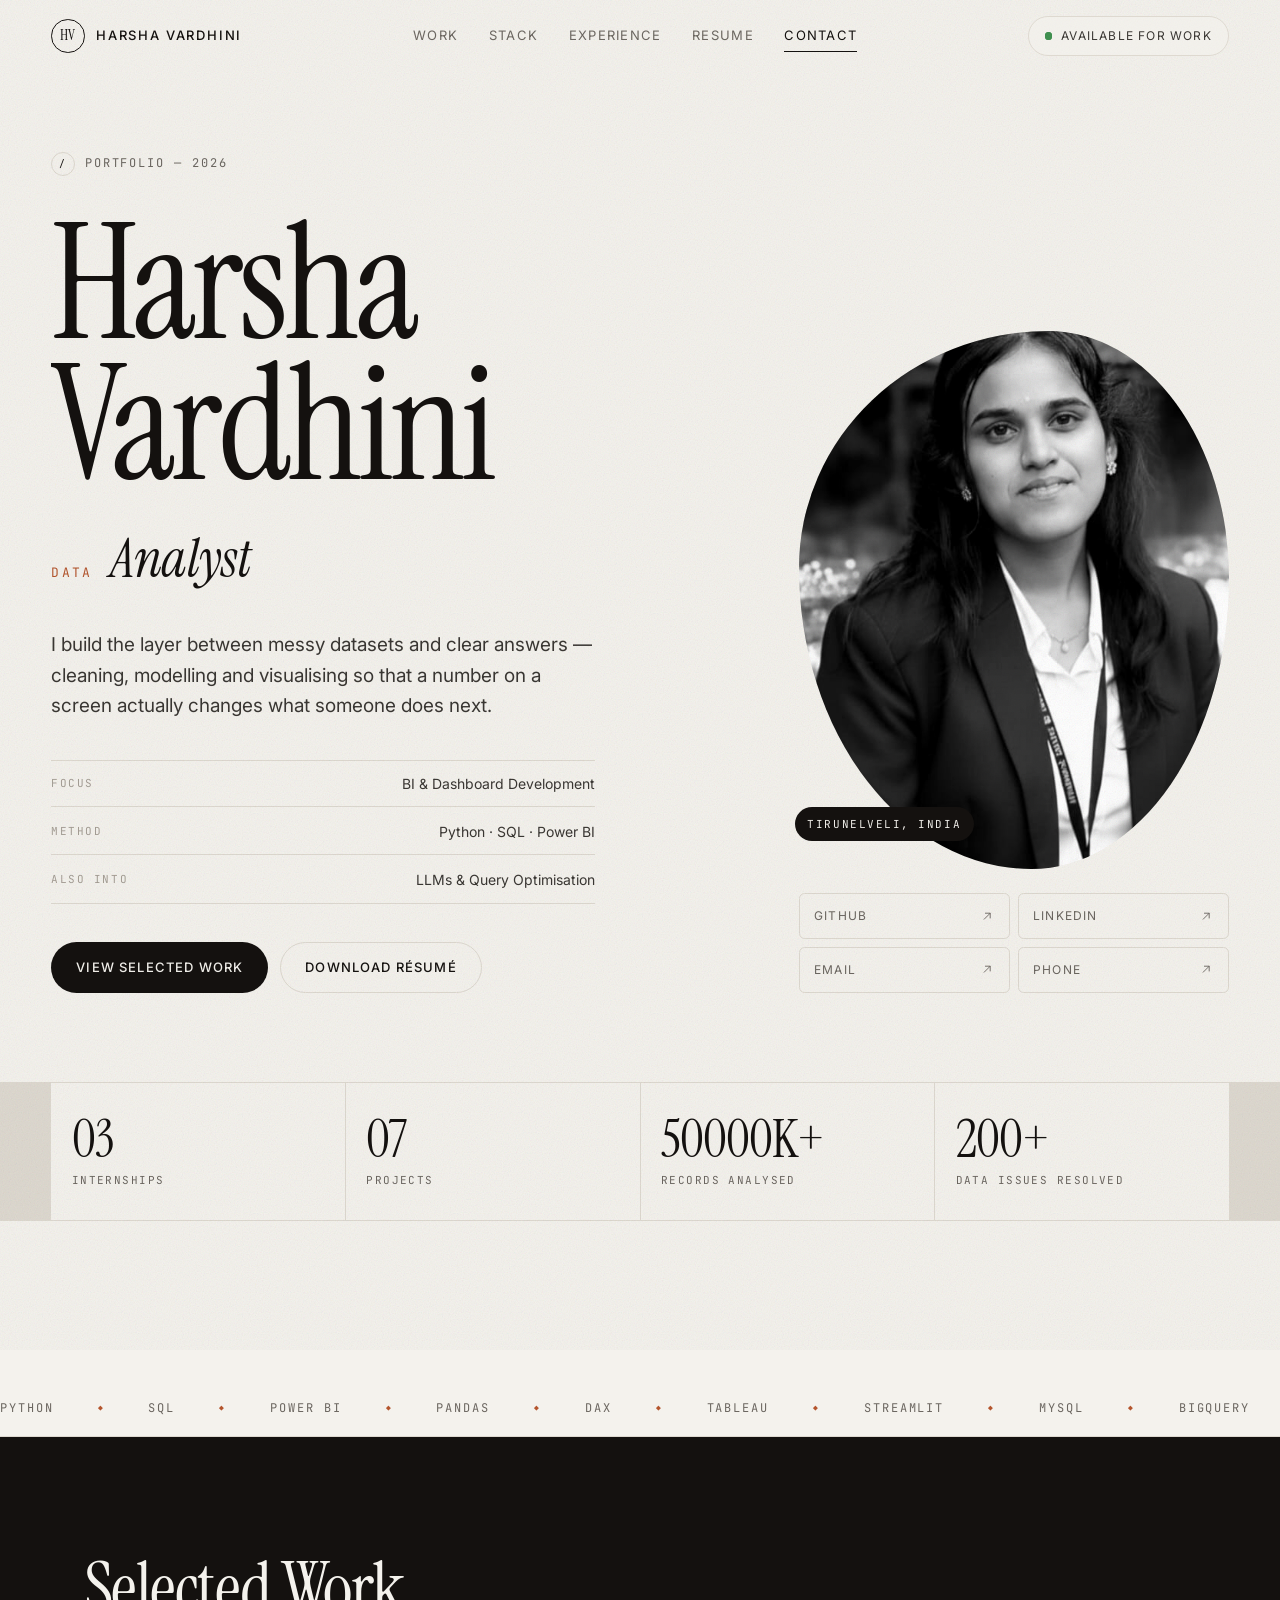
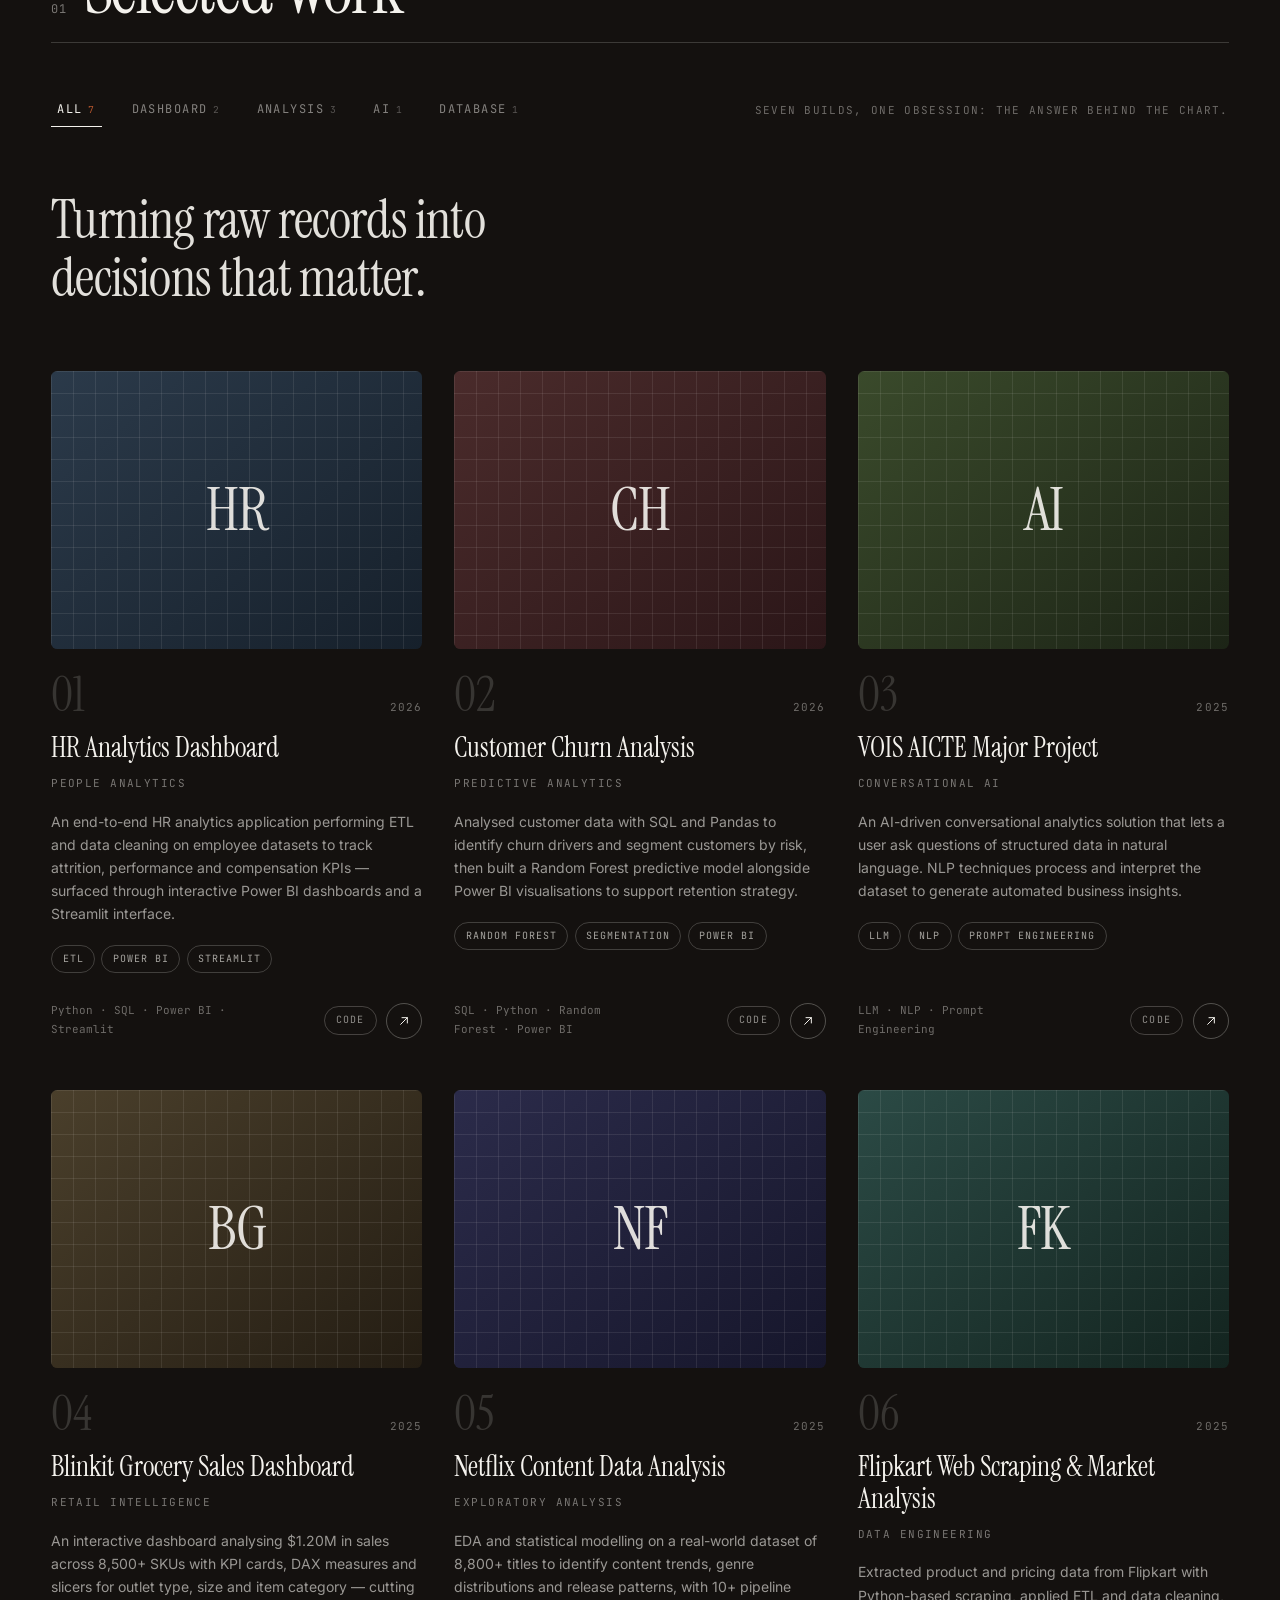
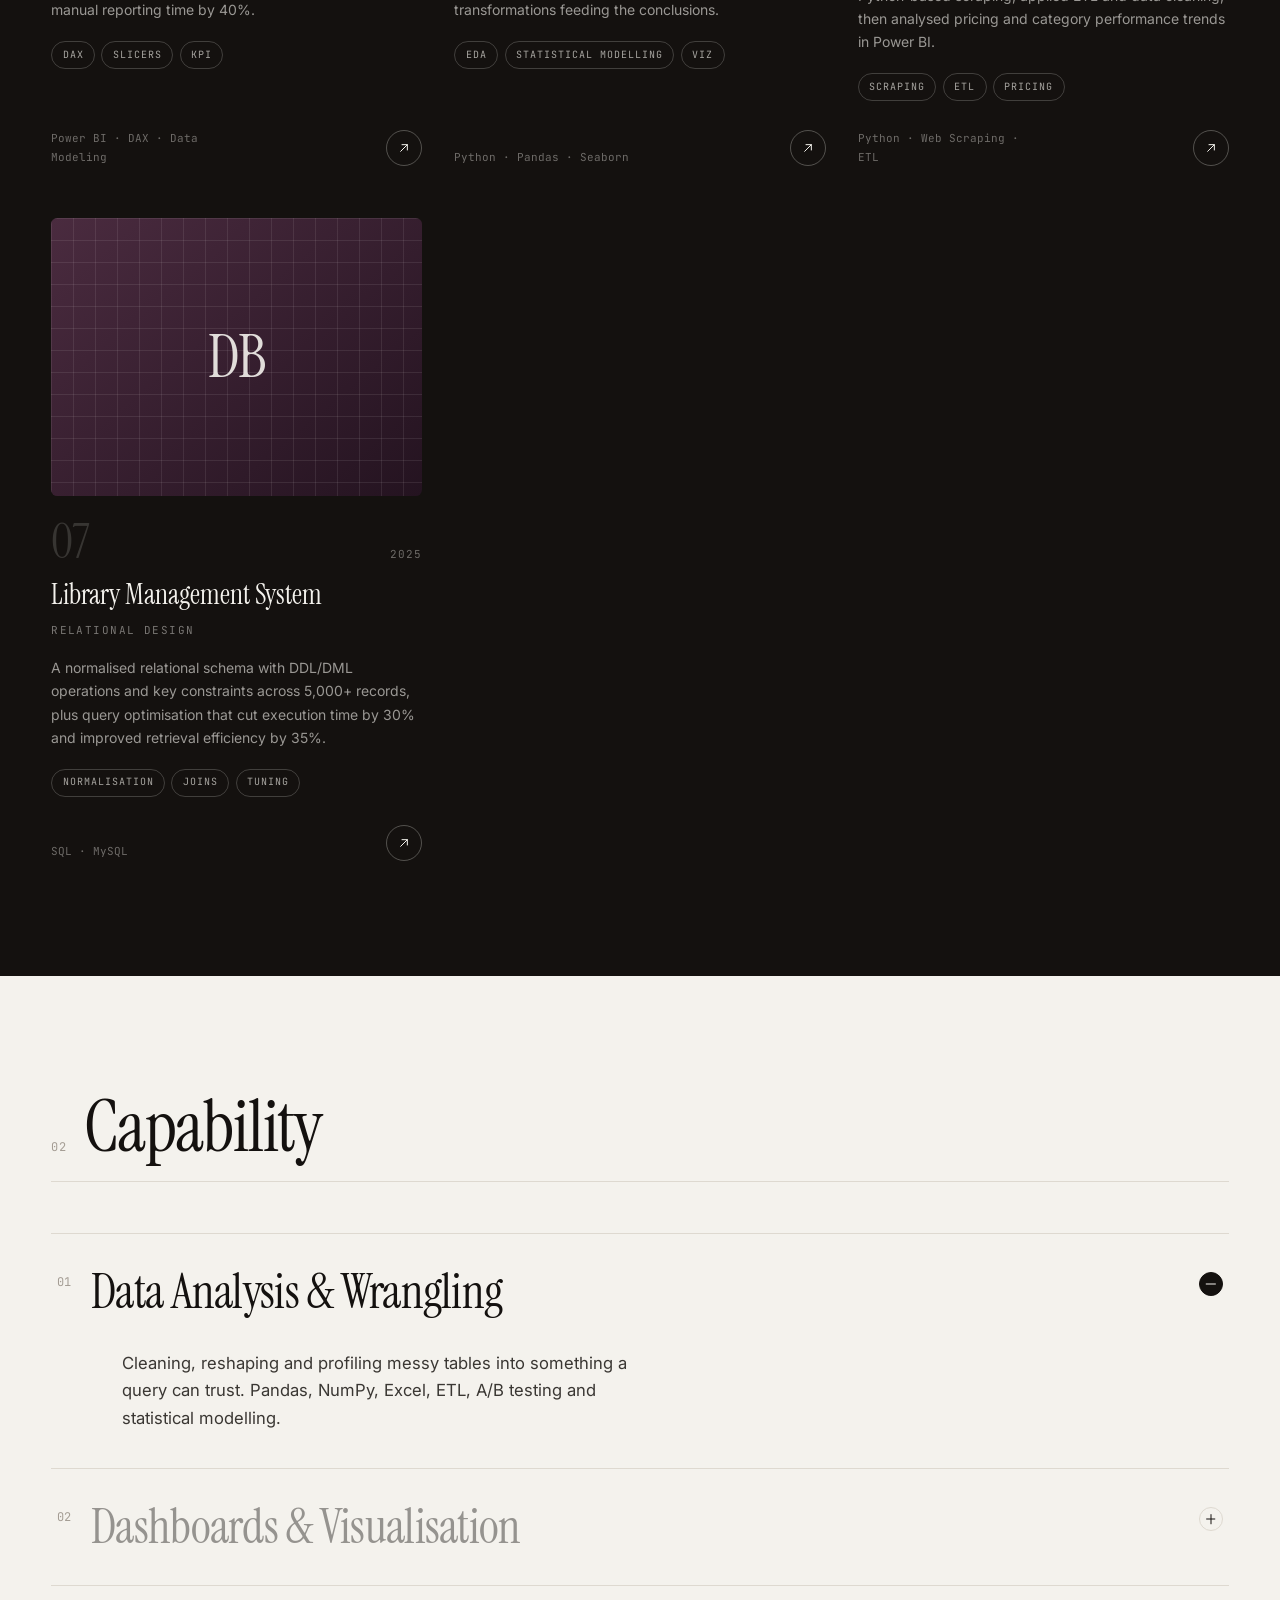
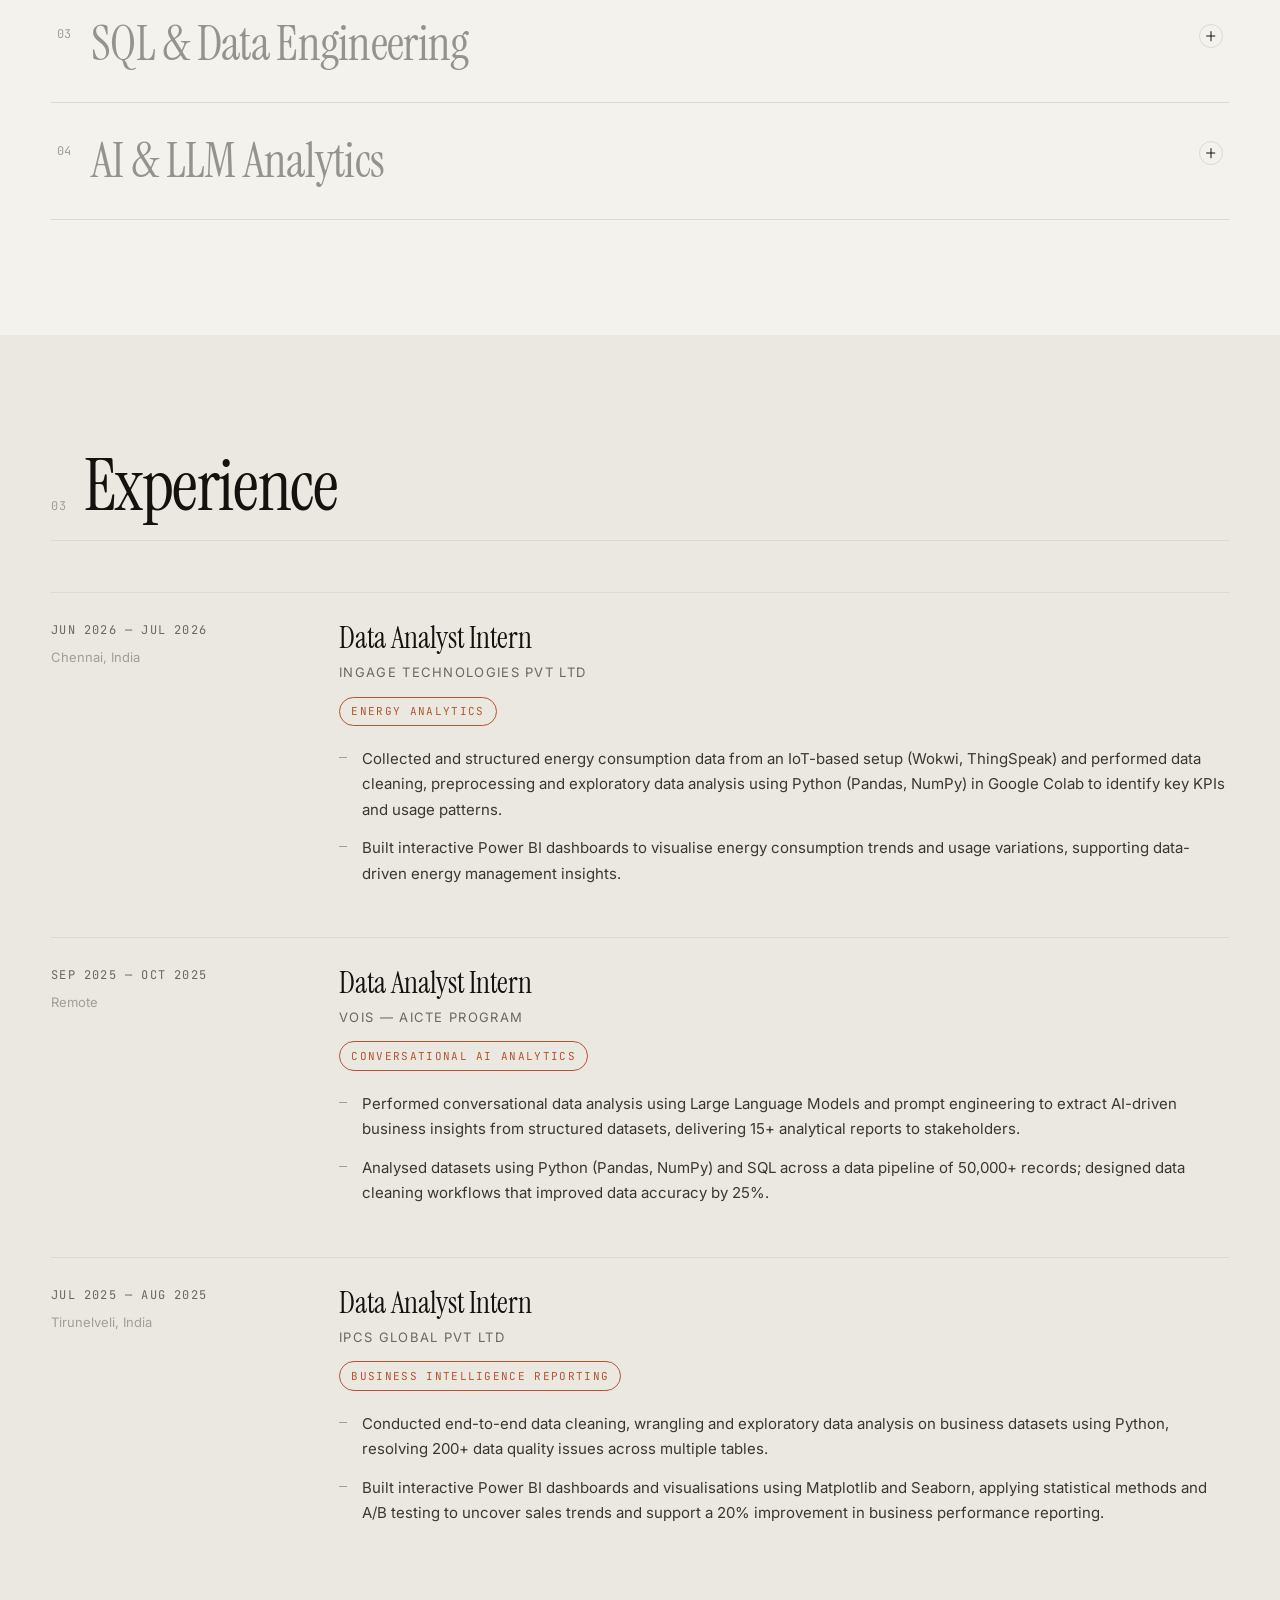
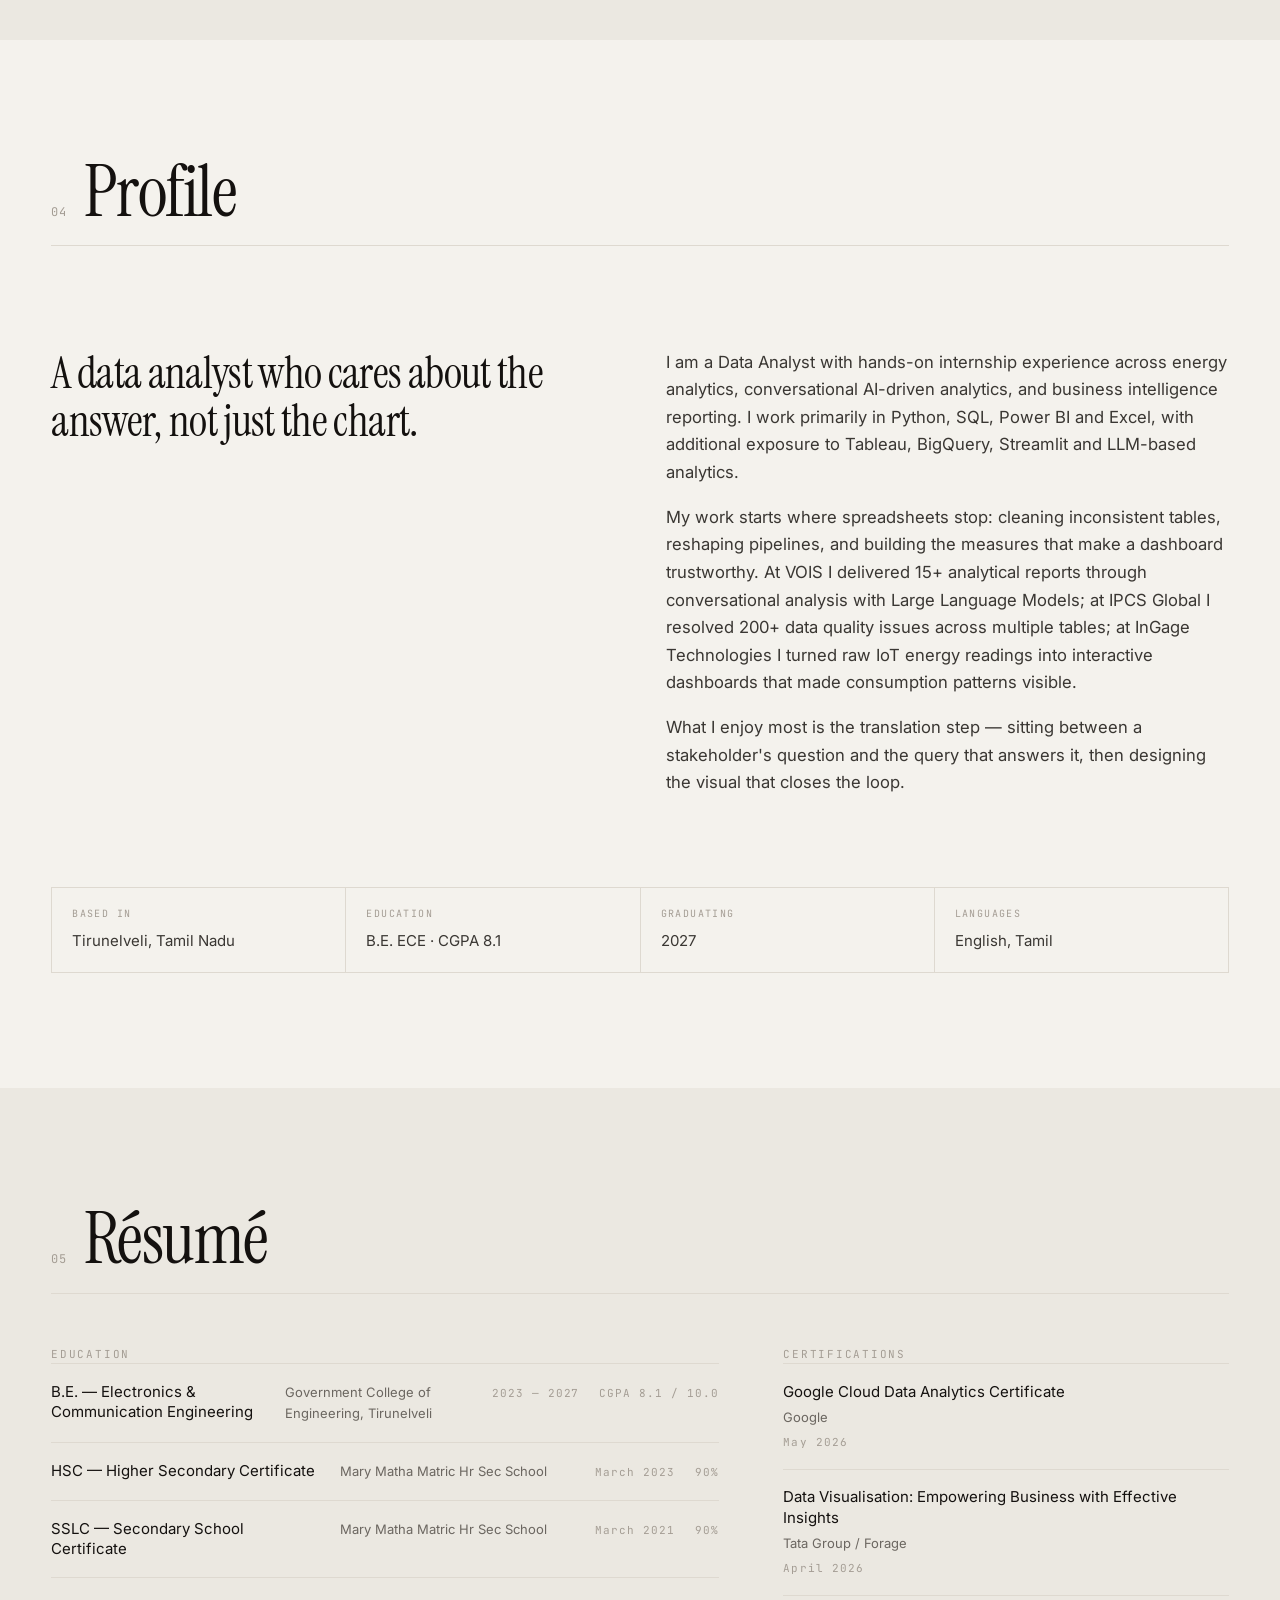
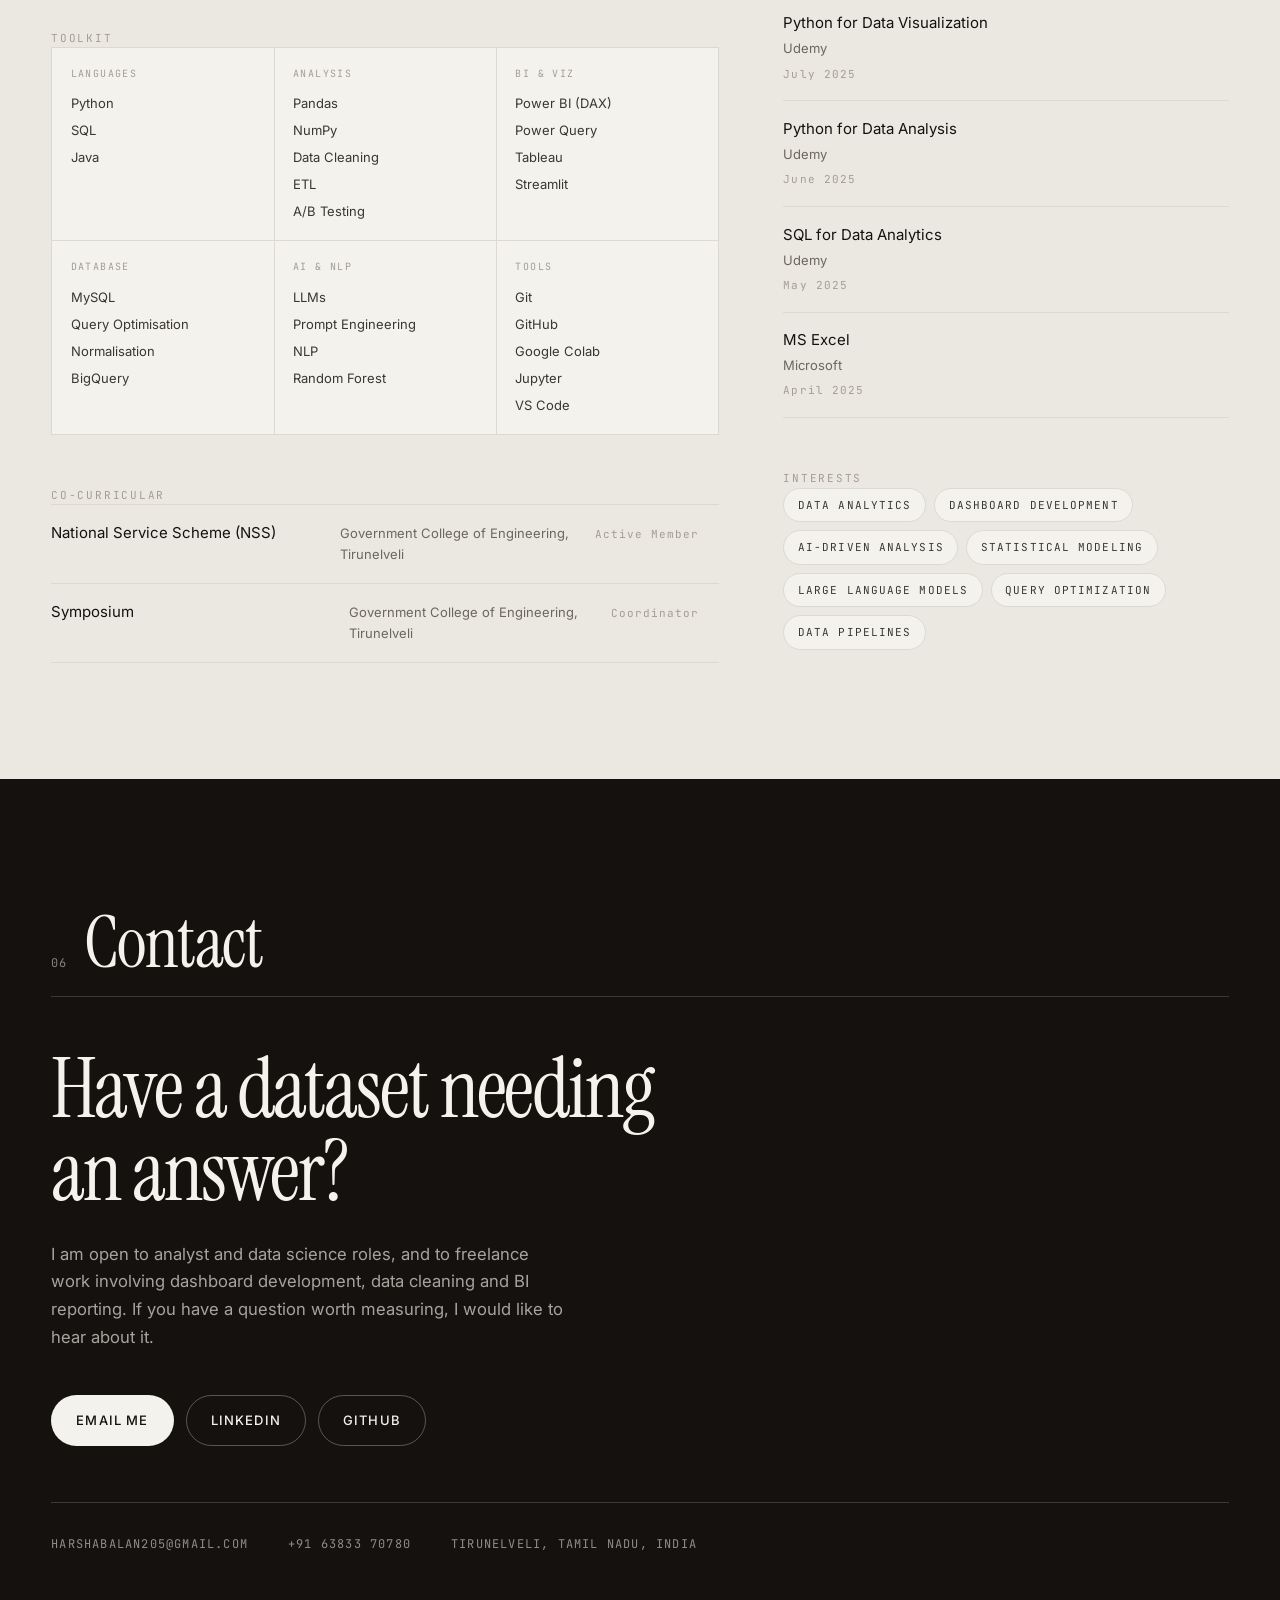
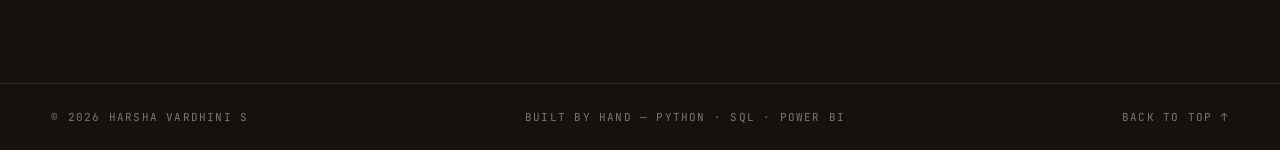
==== commit aae15b66: "Add per-project detail pages under work/" ====
--- a/index.html
+++ b/index.html
@@ -174,13 +174,16 @@
             <span class="card__num">01</span>
             <span class="card__year">2026</span>
           </div>
-          <h3 class="card__title">HR Analytics Dashboard</h3>
+          <h3 class="card__title"><a href="work/hr-analytics-dashboard.html">HR Analytics Dashboard</a></h3>
           <p class="card__cat">People Analytics</p>
           <p class="card__desc">An end-to-end HR analytics application performing ETL and data cleaning on employee datasets to track attrition, performance and compensation KPIs — surfaced through interactive Power BI dashboards and a Streamlit interface.</p>
           <ul class="tags"><li>ETL</li><li>Power BI</li><li>Streamlit</li></ul>
           <div class="card__foot">
             <span class="card__stack">Python · SQL · Power BI · Streamlit</span>
-            <a class="card__go" href="https://github.com/Harshavardhini255/hr-analytics-dashboard" target="_blank" rel="noopener" aria-label="Open HR Analytics Dashboard on GitHub"><svg viewBox="0 0 24 24" aria-hidden="true"><path d="M7 17 17 7M9 7h8v8"/></svg></a>
+            <span class="card__tail">
+              <a class="card__code" href="https://github.com/Harshavardhini255/hr-analytics-dashboard" target="_blank" rel="noopener">Code</a>
+              <span class="card__go" aria-hidden="true"><svg viewBox="0 0 24 24" aria-hidden="true"><path d="M7 17 17 7M9 7h8v8"/></svg></span>
+            </span>
           </div>
         </article>
 
@@ -190,13 +193,16 @@
             <span class="card__num">02</span>
             <span class="card__year">2026</span>
           </div>
-          <h3 class="card__title">Customer Churn Analysis</h3>
+          <h3 class="card__title"><a href="work/customer-churn-analysis.html">Customer Churn Analysis</a></h3>
           <p class="card__cat">Predictive Analytics</p>
           <p class="card__desc">Analysed customer data with SQL and Pandas to identify churn drivers and segment customers by risk, then built a Random Forest predictive model alongside Power BI visualisations to support retention strategy.</p>
           <ul class="tags"><li>Random Forest</li><li>Segmentation</li><li>Power BI</li></ul>
           <div class="card__foot">
             <span class="card__stack">SQL · Python · Random Forest · Power BI</span>
-            <a class="card__go" href="https://github.com/Harshavardhini255/churn-analysis" target="_blank" rel="noopener" aria-label="Open Customer Churn Analysis on GitHub"><svg viewBox="0 0 24 24" aria-hidden="true"><path d="M7 17 17 7M9 7h8v8"/></svg></a>
+            <span class="card__tail">
+              <a class="card__code" href="https://github.com/Harshavardhini255/churn-analysis" target="_blank" rel="noopener">Code</a>
+              <span class="card__go" aria-hidden="true"><svg viewBox="0 0 24 24" aria-hidden="true"><path d="M7 17 17 7M9 7h8v8"/></svg></span>
+            </span>
           </div>
         </article>
 
@@ -206,13 +212,16 @@
             <span class="card__num">03</span>
             <span class="card__year">2025</span>
           </div>
-          <h3 class="card__title">VOIS AICTE Major Project</h3>
+          <h3 class="card__title"><a href="work/vois-aicte-major-project.html">VOIS AICTE Major Project</a></h3>
           <p class="card__cat">Conversational AI</p>
           <p class="card__desc">An AI-driven conversational analytics solution that lets a user ask questions of structured data in natural language. NLP techniques process and interpret the dataset to generate automated business insights.</p>
           <ul class="tags"><li>LLM</li><li>NLP</li><li>Prompt Engineering</li></ul>
           <div class="card__foot">
             <span class="card__stack">LLM · NLP · Prompt Engineering</span>
-            <a class="card__go" href="https://github.com/Harshavardhini255/VOIS_AICTE_Oct2025_MajorProject_Harshavardini_S" target="_blank" rel="noopener" aria-label="Open VOIS AICTE Major Project on GitHub"><svg viewBox="0 0 24 24" aria-hidden="true"><path d="M7 17 17 7M9 7h8v8"/></svg></a>
+            <span class="card__tail">
+              <a class="card__code" href="https://github.com/Harshavardhini255/VOIS_AICTE_Oct2025_MajorProject_Harshavardini_S" target="_blank" rel="noopener">Code</a>
+              <span class="card__go" aria-hidden="true"><svg viewBox="0 0 24 24" aria-hidden="true"><path d="M7 17 17 7M9 7h8v8"/></svg></span>
+            </span>
           </div>
         </article>
 
@@ -222,13 +231,16 @@
             <span class="card__num">04</span>
             <span class="card__year">2025</span>
           </div>
-          <h3 class="card__title">Blinkit Grocery Sales Dashboard</h3>
+          <h3 class="card__title"><a href="work/blinkit-grocery-sales-dashboard.html">Blinkit Grocery Sales Dashboard</a></h3>
           <p class="card__cat">Retail Intelligence</p>
           <p class="card__desc">An interactive dashboard analysing $1.20M in sales across 8,500+ SKUs with KPI cards, DAX measures and slicers for outlet type, size and item category — cutting manual reporting time by 40%.</p>
           <ul class="tags"><li>DAX</li><li>Slicers</li><li>KPI</li></ul>
           <div class="card__foot">
             <span class="card__stack">Power BI · DAX · Data Modeling</span>
-            <span class="card__go card__go--off" aria-hidden="true"><svg viewBox="0 0 24 24"><path d="M7 17 17 7M9 7h8v8"/></svg></span>
+            <span class="card__tail">
+              
+              <span class="card__go" aria-hidden="true"><svg viewBox="0 0 24 24" aria-hidden="true"><path d="M7 17 17 7M9 7h8v8"/></svg></span>
+            </span>
           </div>
         </article>
 
@@ -238,13 +250,16 @@
             <span class="card__num">05</span>
             <span class="card__year">2025</span>
           </div>
-          <h3 class="card__title">Netflix Content Data Analysis</h3>
+          <h3 class="card__title"><a href="work/netflix-content-data-analysis.html">Netflix Content Data Analysis</a></h3>
           <p class="card__cat">Exploratory Analysis</p>
           <p class="card__desc">EDA and statistical modelling on a real-world dataset of 8,800+ titles to identify content trends, genre distributions and release patterns, with 10+ pipeline transformations feeding the conclusions.</p>
           <ul class="tags"><li>EDA</li><li>Statistical Modelling</li><li>Viz</li></ul>
           <div class="card__foot">
             <span class="card__stack">Python · Pandas · Seaborn</span>
-            <span class="card__go card__go--off" aria-hidden="true"><svg viewBox="0 0 24 24"><path d="M7 17 17 7M9 7h8v8"/></svg></span>
+            <span class="card__tail">
+              
+              <span class="card__go" aria-hidden="true"><svg viewBox="0 0 24 24" aria-hidden="true"><path d="M7 17 17 7M9 7h8v8"/></svg></span>
+            </span>
           </div>
         </article>
 
@@ -254,13 +269,16 @@
             <span class="card__num">06</span>
             <span class="card__year">2025</span>
           </div>
-          <h3 class="card__title">Flipkart Web Scraping &amp; Market Analysis</h3>
+          <h3 class="card__title"><a href="work/flipkart-market-analysis.html">Flipkart Web Scraping &amp; Market Analysis</a></h3>
           <p class="card__cat">Data Engineering</p>
           <p class="card__desc">Extracted product and pricing data from Flipkart with Python-based scraping, applied ETL and data cleaning, then analysed pricing and category performance trends in Power BI.</p>
           <ul class="tags"><li>Scraping</li><li>ETL</li><li>Pricing</li></ul>
           <div class="card__foot">
             <span class="card__stack">Python · Web Scraping · ETL</span>
-            <span class="card__go card__go--off" aria-hidden="true"><svg viewBox="0 0 24 24"><path d="M7 17 17 7M9 7h8v8"/></svg></span>
+            <span class="card__tail">
+              
+              <span class="card__go" aria-hidden="true"><svg viewBox="0 0 24 24" aria-hidden="true"><path d="M7 17 17 7M9 7h8v8"/></svg></span>
+            </span>
           </div>
         </article>
 
@@ -270,13 +288,16 @@
             <span class="card__num">07</span>
             <span class="card__year">2025</span>
           </div>
-          <h3 class="card__title">Library Management System</h3>
+          <h3 class="card__title"><a href="work/library-management-system.html">Library Management System</a></h3>
           <p class="card__cat">Relational Design</p>
           <p class="card__desc">A normalised relational schema with DDL/DML operations and key constraints across 5,000+ records, plus query optimisation that cut execution time by 30% and improved retrieval efficiency by 35%.</p>
           <ul class="tags"><li>Normalisation</li><li>Joins</li><li>Tuning</li></ul>
           <div class="card__foot">
             <span class="card__stack">SQL · MySQL</span>
-            <span class="card__go card__go--off" aria-hidden="true"><svg viewBox="0 0 24 24"><path d="M7 17 17 7M9 7h8v8"/></svg></span>
+            <span class="card__tail">
+              
+              <span class="card__go" aria-hidden="true"><svg viewBox="0 0 24 24" aria-hidden="true"><path d="M7 17 17 7M9 7h8v8"/></svg></span>
+            </span>
           </div>
         </article>
 
--- a/assets/styles.css
+++ b/assets/styles.css
@@ -547,11 +547,18 @@
   grid-template-columns:repeat(3,minmax(0,1fr));
 }
 .card{
+  position:relative;
   display:flex;
   flex-direction:column;
   transition:opacity .45s var(--ease),transform .45s var(--ease);
 }
 .card.is-hidden{display:none}
+.card__title a::after{
+  content:"";
+  position:absolute;
+  inset:0;
+  z-index:1;
+}
 .card__visual{
   position:relative;
   display:grid;
@@ -650,6 +657,26 @@
   color:rgba(244,242,237,.4);
   max-width:26ch;
 }
+.card__tail{
+  position:relative;
+  z-index:2;
+  display:inline-flex;
+  align-items:center;
+  gap:.6rem;
+  flex:none;
+}
+.card__code{
+  font-family:var(--mono);
+  font-size:.625rem;
+  letter-spacing:.12em;
+  text-transform:uppercase;
+  color:rgba(244,242,237,.55);
+  border:1px solid rgba(244,242,237,.22);
+  border-radius:999px;
+  padding:.35rem .7rem;
+  transition:background .4s var(--ease),color .4s var(--ease),border-color .4s var(--ease);
+}
+.card__code:hover{background:var(--paper);color:var(--ink);border-color:var(--paper)}
 .card__go{
   display:grid;
   place-items:center;
@@ -660,8 +687,7 @@
   transition:background .4s var(--ease),color .4s var(--ease),border-color .4s var(--ease),transform .4s var(--ease);
 }
 .card__go svg{width:1rem;height:1rem}
-.card__go:hover{background:var(--paper);color:var(--ink);border-color:var(--paper);transform:translate(3px,-3px)}
-.card__go--off{opacity:.22;pointer-events:none}
+.card:hover .card__go{background:var(--paper);color:var(--ink);border-color:var(--paper);transform:translate(3px,-3px)}
 
 .stack{padding-block:clamp(4rem,9vw,8rem)}
 .acc__item{border-bottom:1px solid var(--line)}
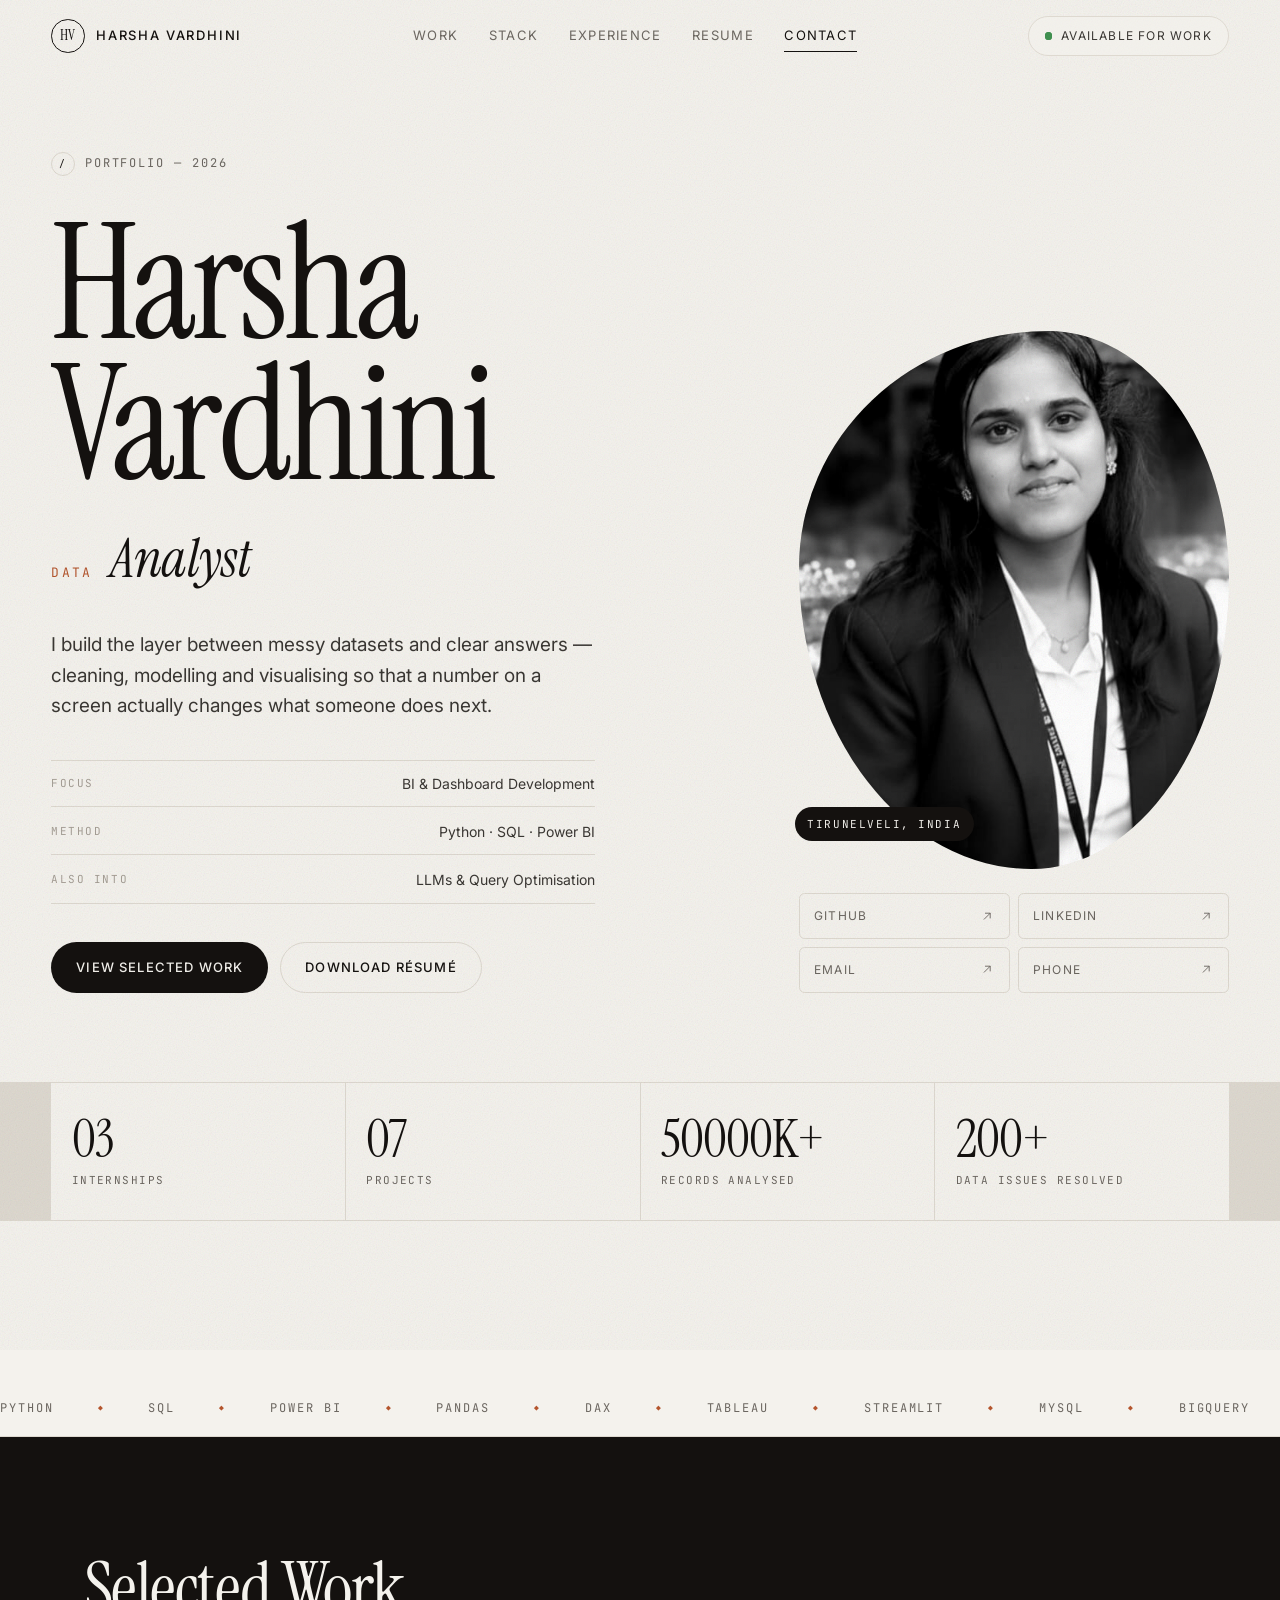
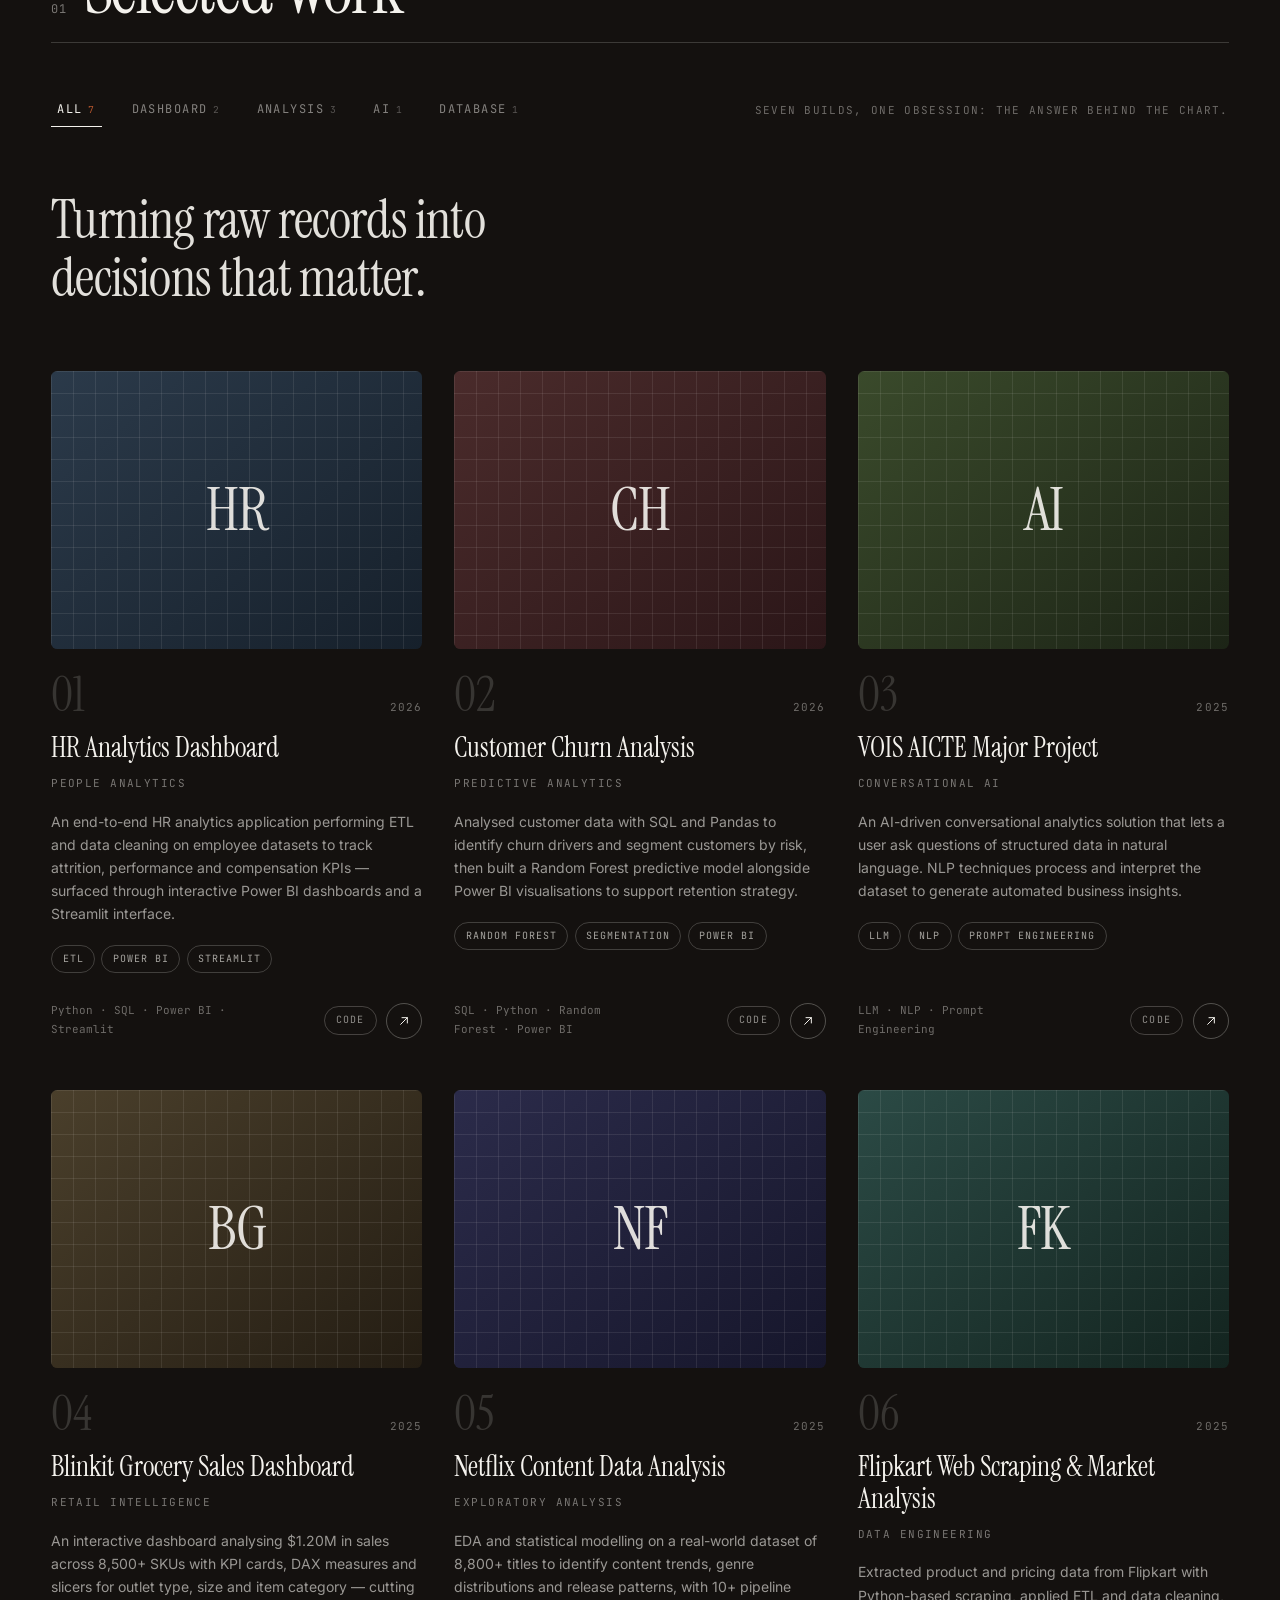
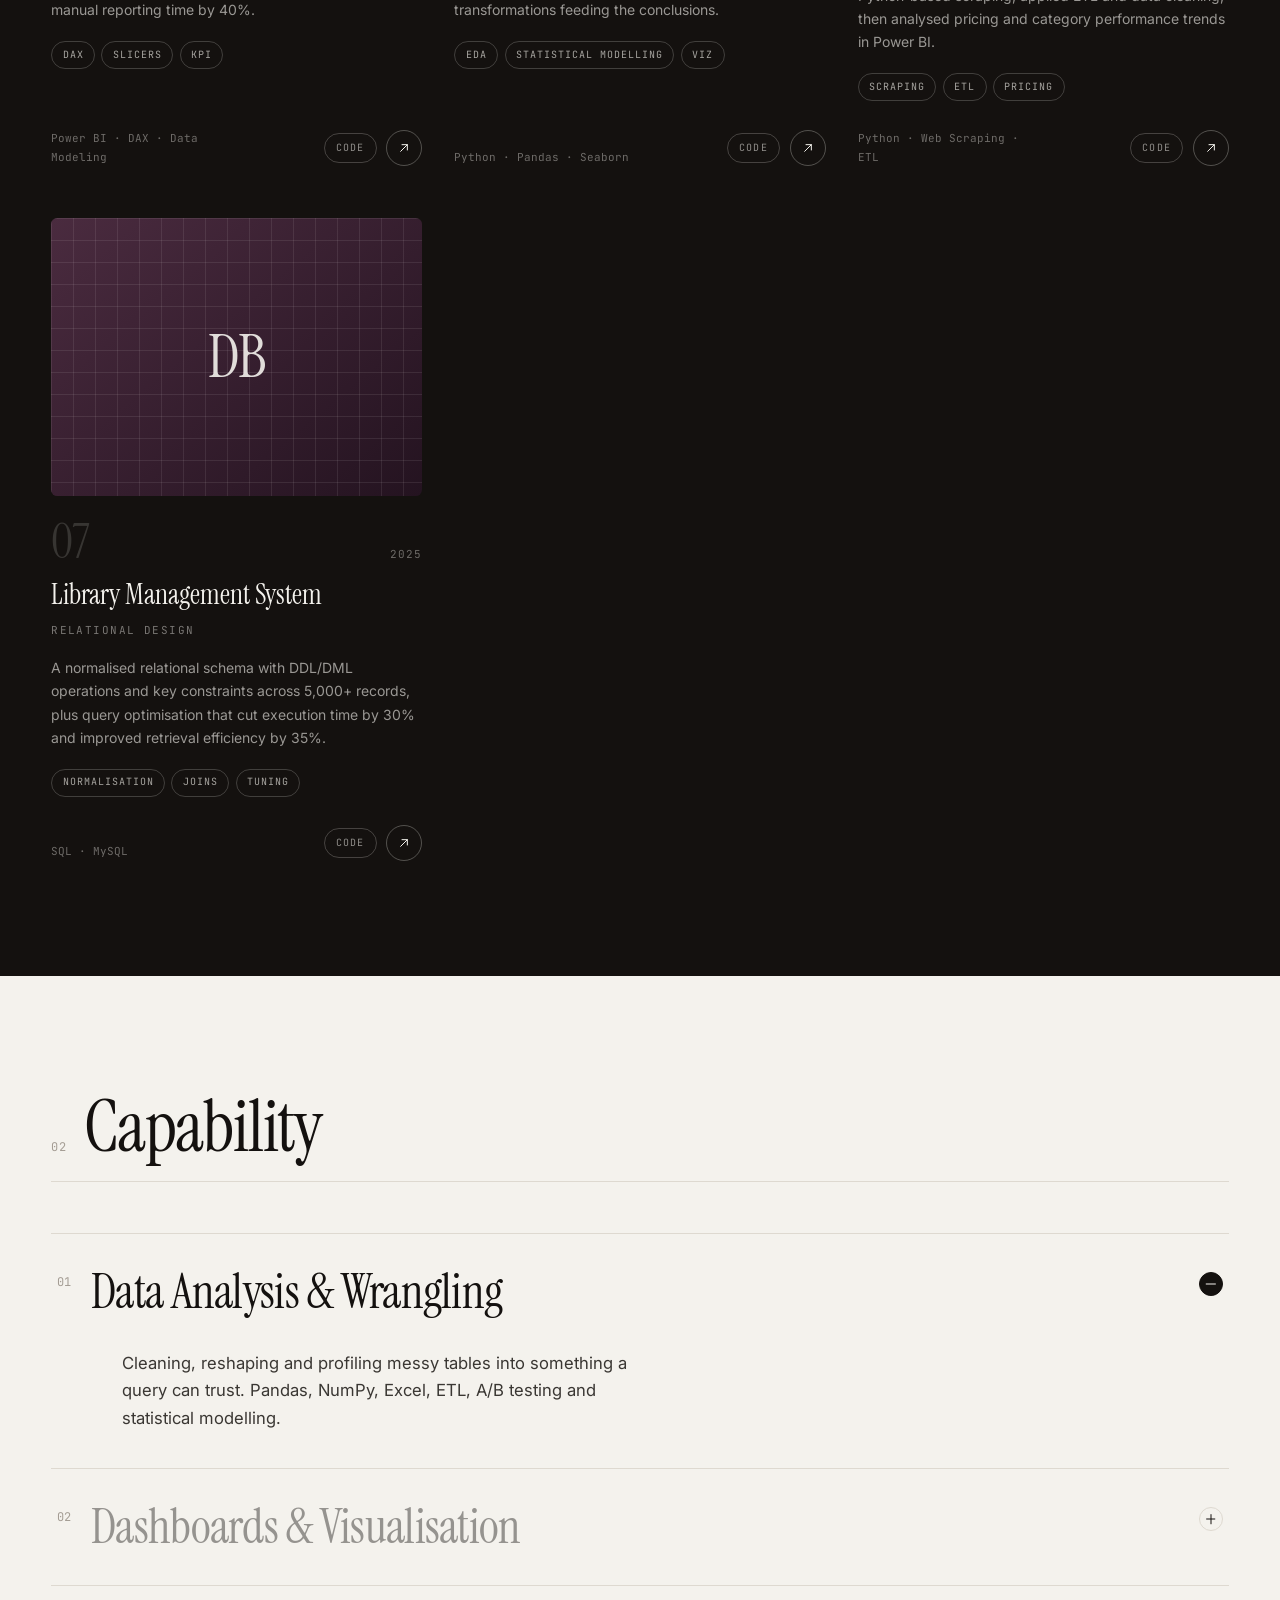
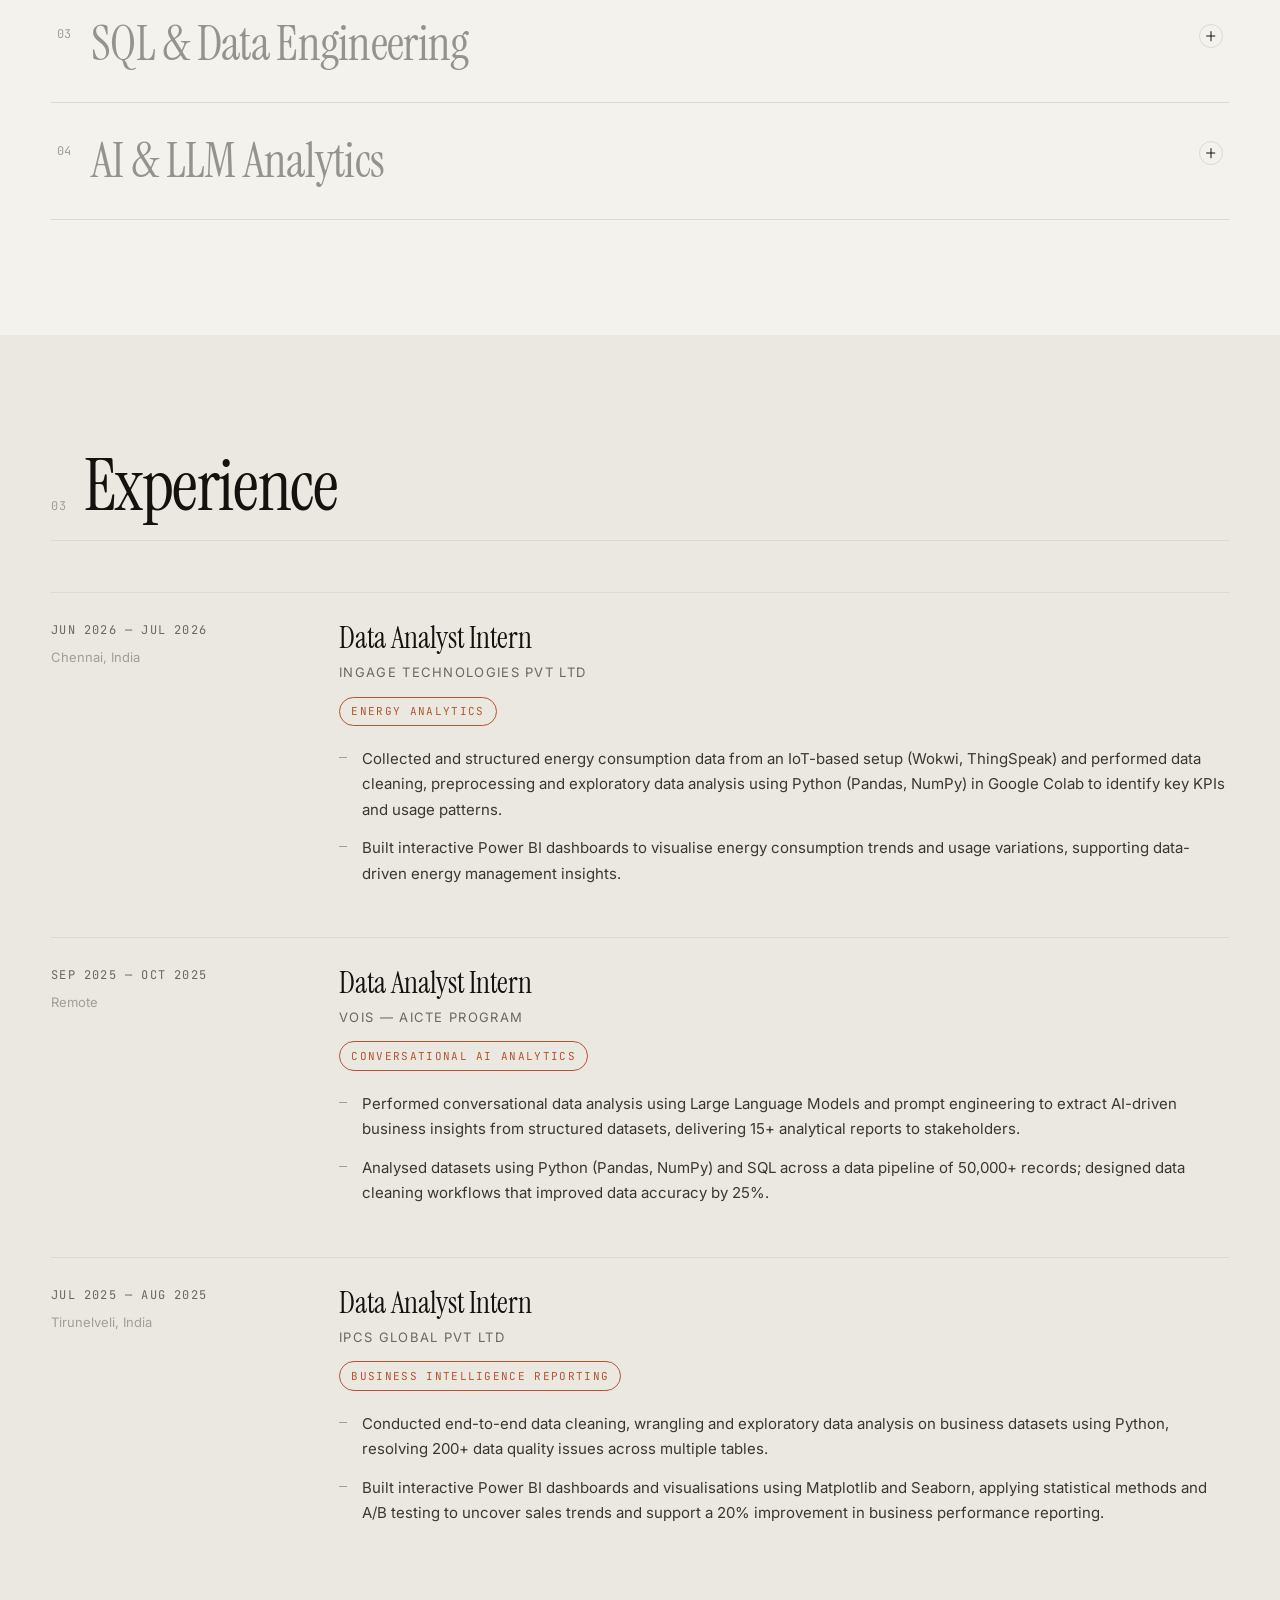
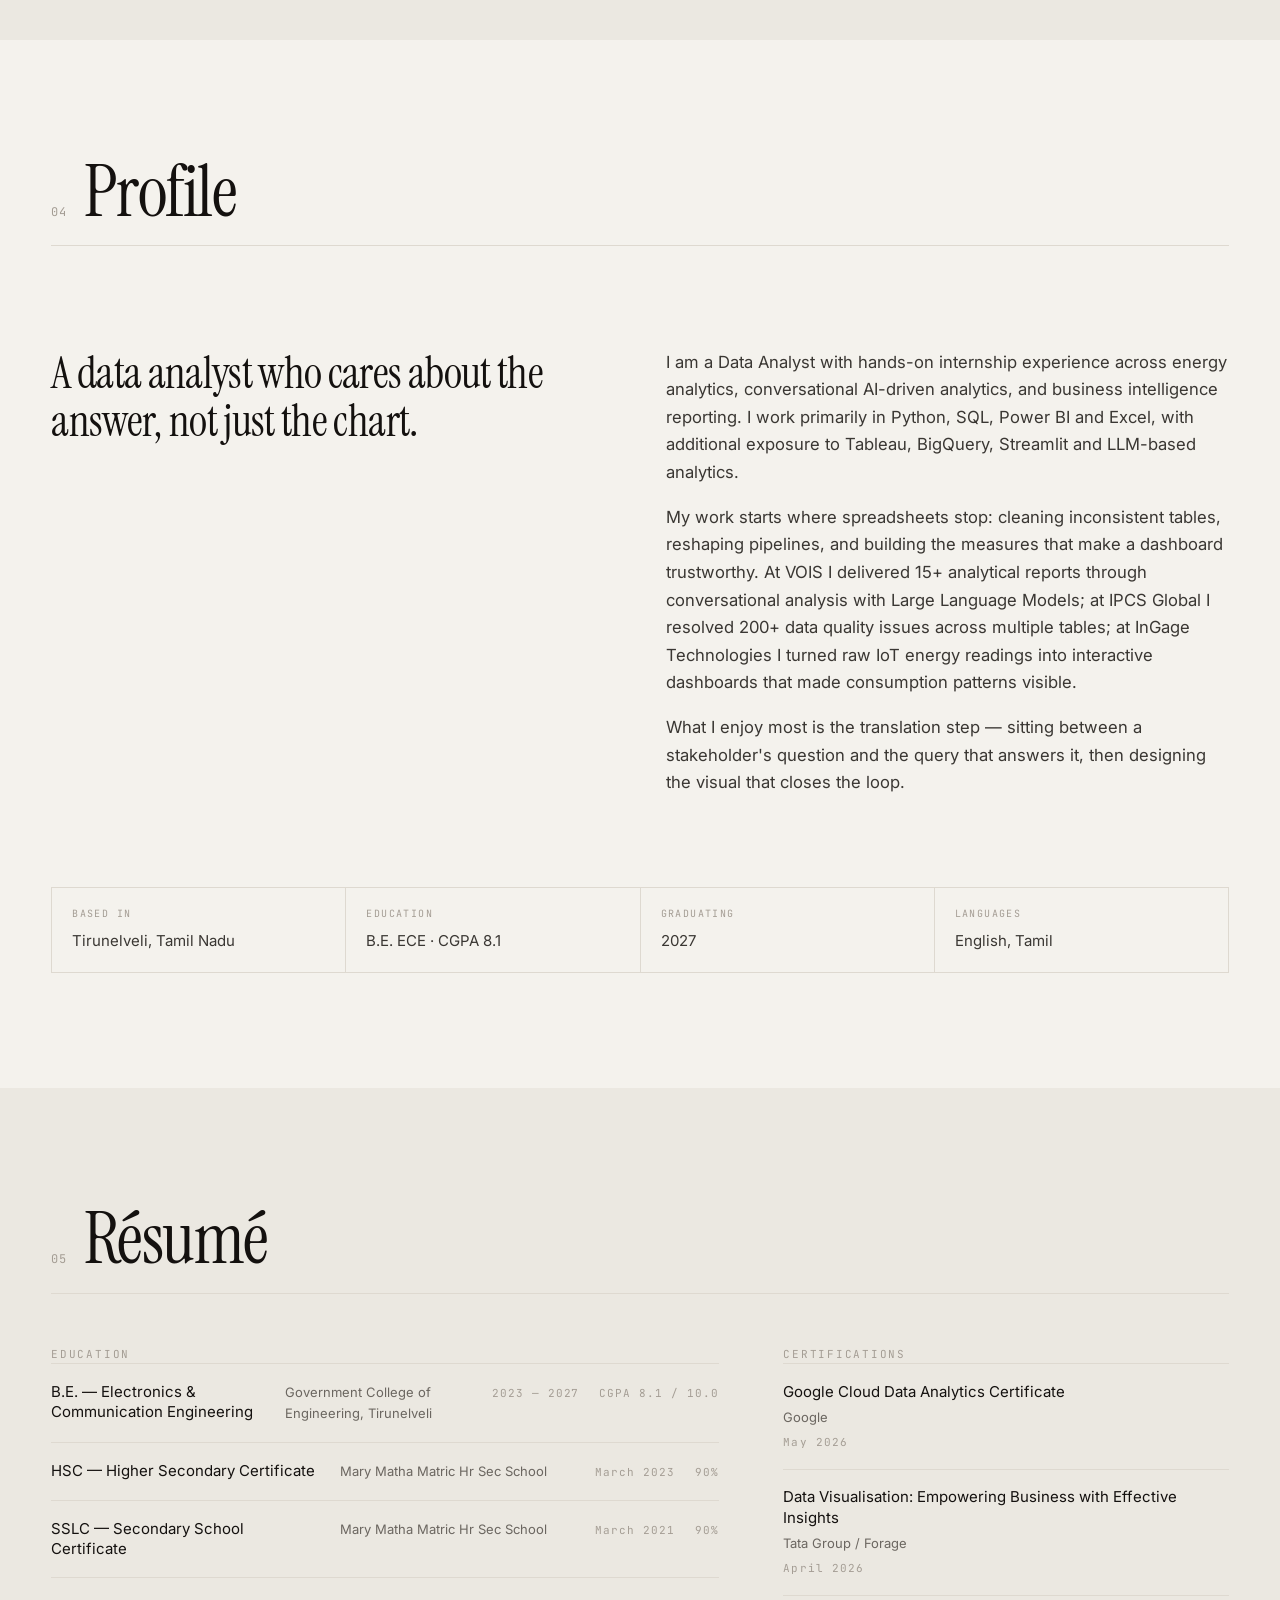
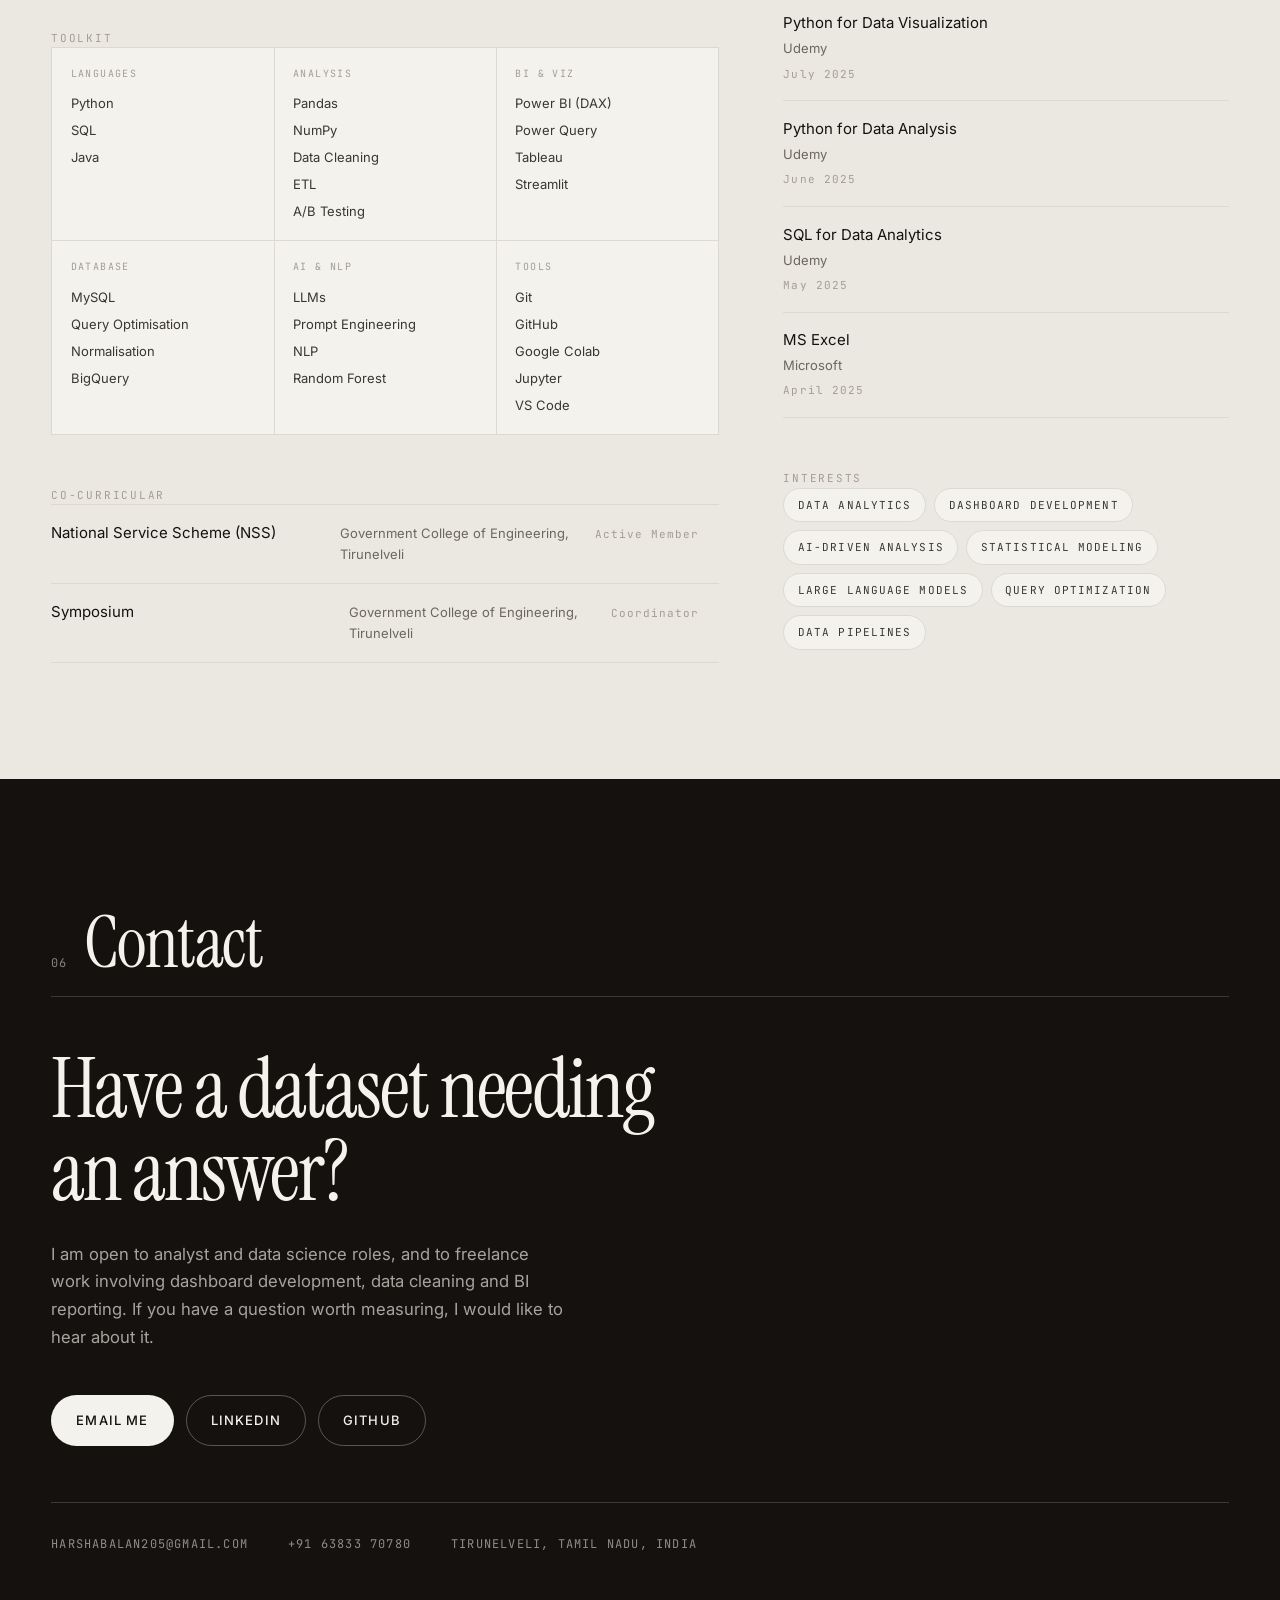
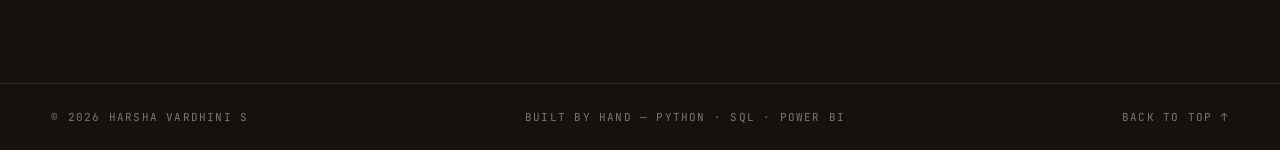
==== commit c51e5409: "Update portfolio" ====
--- a/index.html
+++ b/index.html
@@ -169,6 +169,7 @@
       <div class="grid" id="workGrid">
 
         <article class="card" data-kind="dashboard" data-reveal>
+          <a class="card__cover" href="https://github.com/Harshavardhini255/hr-analytics-dashboard" target="_blank" rel="noopener" aria-label="View HR Analytics Dashboard on GitHub"></a>
           <div class="card__visual card__visual--a"><span>HR</span></div>
           <div class="card__head">
             <span class="card__num">01</span>
@@ -188,6 +189,7 @@
         </article>
 
         <article class="card" data-kind="analysis" data-reveal>
+          <a class="card__cover" href="https://github.com/Harshavardhini255/churn-analysis" target="_blank" rel="noopener" aria-label="View Customer Churn Analysis on GitHub"></a>
           <div class="card__visual card__visual--b"><span>CH</span></div>
           <div class="card__head">
             <span class="card__num">02</span>
@@ -207,6 +209,7 @@
         </article>
 
         <article class="card" data-kind="ai" data-reveal>
+          <a class="card__cover" href="https://github.com/Harshavardhini255/VOIS_AICTE_Oct2025_MajorProject_Harshavardini_S" target="_blank" rel="noopener" aria-label="View VOIS AICTE Major Project on GitHub"></a>
           <div class="card__visual card__visual--c"><span>AI</span></div>
           <div class="card__head">
             <span class="card__num">03</span>
@@ -226,6 +229,7 @@
         </article>
 
         <article class="card" data-kind="dashboard" data-reveal>
+          <a class="card__cover" href="https://github.com/Harshavardhini255/blinkit-power-bi-analysis" target="_blank" rel="noopener" aria-label="View Blinkit Grocery Sales Dashboard on GitHub"></a>
           <div class="card__visual card__visual--d"><span>BG</span></div>
           <div class="card__head">
             <span class="card__num">04</span>
@@ -238,13 +242,14 @@
           <div class="card__foot">
             <span class="card__stack">Power BI · DAX · Data Modeling</span>
             <span class="card__tail">
-              
+              <a class="card__code" href="https://github.com/Harshavardhini255/blinkit-power-bi-analysis" target="_blank" rel="noopener">Code</a>
               <span class="card__go" aria-hidden="true"><svg viewBox="0 0 24 24" aria-hidden="true"><path d="M7 17 17 7M9 7h8v8"/></svg></span>
             </span>
           </div>
         </article>
 
         <article class="card" data-kind="analysis" data-reveal>
+          <a class="card__cover" href="https://github.com/Harshavardhini255/VOIS_AICTE_Oct2025_MajorProject_Harshavardini_S" target="_blank" rel="noopener" aria-label="View Netflix Content Data Analysis on GitHub"></a>
           <div class="card__visual card__visual--e"><span>NF</span></div>
           <div class="card__head">
             <span class="card__num">05</span>
@@ -257,13 +262,14 @@
           <div class="card__foot">
             <span class="card__stack">Python · Pandas · Seaborn</span>
             <span class="card__tail">
-              
+              <a class="card__code" href="https://github.com/Harshavardhini255/VOIS_AICTE_Oct2025_MajorProject_Harshavardini_S" target="_blank" rel="noopener">Code</a>
               <span class="card__go" aria-hidden="true"><svg viewBox="0 0 24 24" aria-hidden="true"><path d="M7 17 17 7M9 7h8v8"/></svg></span>
             </span>
           </div>
         </article>
 
         <article class="card" data-kind="analysis" data-reveal>
+          <a class="card__cover" href="https://github.com/Harshavardhini255/flipcart-webscrapping" target="_blank" rel="noopener" aria-label="View Flipkart Web Scraping &amp; Market Analysis on GitHub"></a>
           <div class="card__visual card__visual--f"><span>FK</span></div>
           <div class="card__head">
             <span class="card__num">06</span>
@@ -276,13 +282,14 @@
           <div class="card__foot">
             <span class="card__stack">Python · Web Scraping · ETL</span>
             <span class="card__tail">
-              
+              <a class="card__code" href="https://github.com/Harshavardhini255/flipcart-webscrapping" target="_blank" rel="noopener">Code</a>
               <span class="card__go" aria-hidden="true"><svg viewBox="0 0 24 24" aria-hidden="true"><path d="M7 17 17 7M9 7h8v8"/></svg></span>
             </span>
           </div>
         </article>
 
         <article class="card" data-kind="database" data-reveal>
+          <a class="card__cover" href="https://github.com/Harshavardhini255/sql-library-management-system" target="_blank" rel="noopener" aria-label="View Library Management System on GitHub"></a>
           <div class="card__visual card__visual--g"><span>DB</span></div>
           <div class="card__head">
             <span class="card__num">07</span>
@@ -295,7 +302,7 @@
           <div class="card__foot">
             <span class="card__stack">SQL · MySQL</span>
             <span class="card__tail">
-              
+              <a class="card__code" href="https://github.com/Harshavardhini255/sql-library-management-system" target="_blank" rel="noopener">Code</a>
               <span class="card__go" aria-hidden="true"><svg viewBox="0 0 24 24" aria-hidden="true"><path d="M7 17 17 7M9 7h8v8"/></svg></span>
             </span>
           </div>
--- a/assets/styles.css
+++ b/assets/styles.css
@@ -553,11 +553,15 @@
   transition:opacity .45s var(--ease),transform .45s var(--ease);
 }
 .card.is-hidden{display:none}
-.card__title a::after{
-  content:"";
+.card__cover{
   position:absolute;
   inset:0;
   z-index:1;
+  border-radius:.4rem;
+}
+.card__cover:focus-visible{
+  outline:2px solid var(--paper);
+  outline-offset:4px;
 }
 .card__visual{
   position:relative;
@@ -610,6 +614,8 @@
 }
 .card__year{font-family:var(--mono);font-size:.6875rem;color:rgba(244,242,237,.4);letter-spacing:.1em}
 .card__title{
+  position:relative;
+  z-index:2;
   font-family:var(--serif);
   font-weight:400;
   font-size:clamp(1.375rem,2.2vw,1.75rem);
@@ -664,7 +670,9 @@
   align-items:center;
   gap:.6rem;
   flex:none;
-}
+  pointer-events:none;
+}
+.card__tail a{pointer-events:auto}
 .card__code{
   font-family:var(--mono);
   font-size:.625rem;
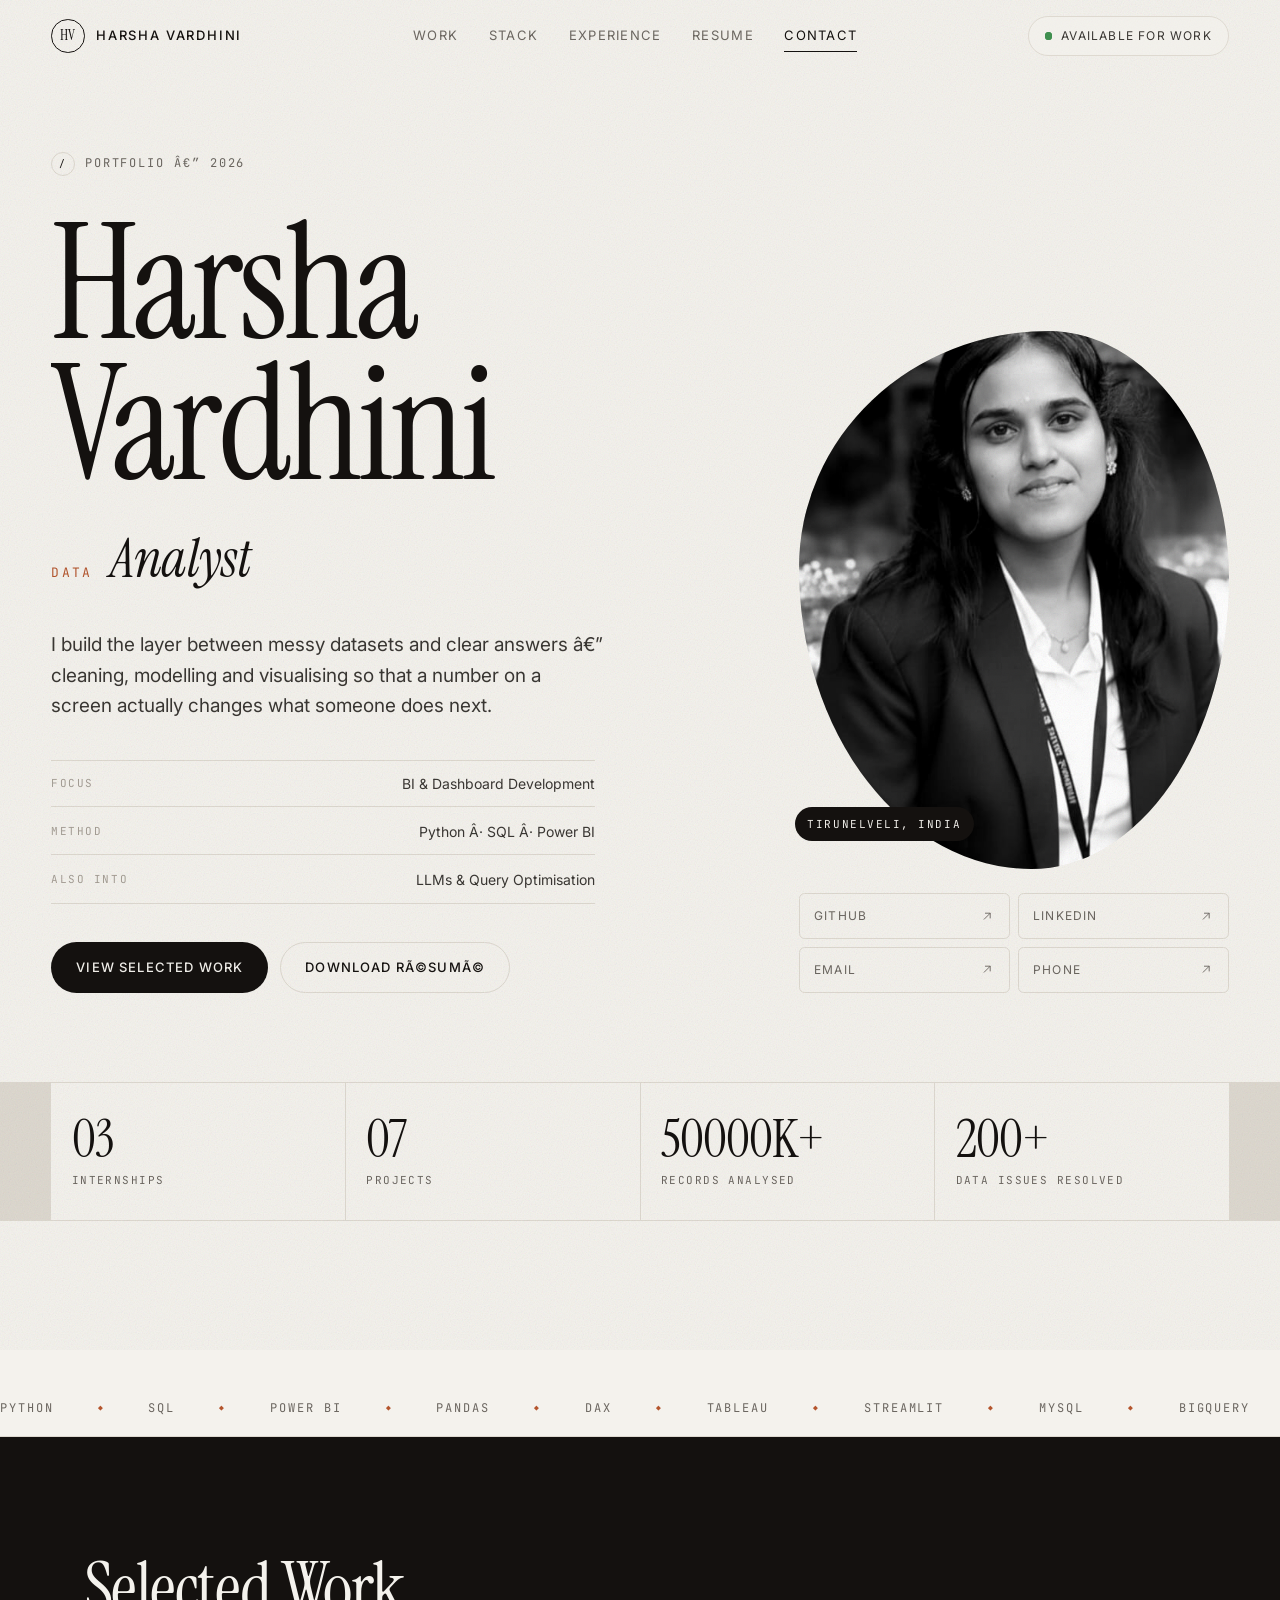
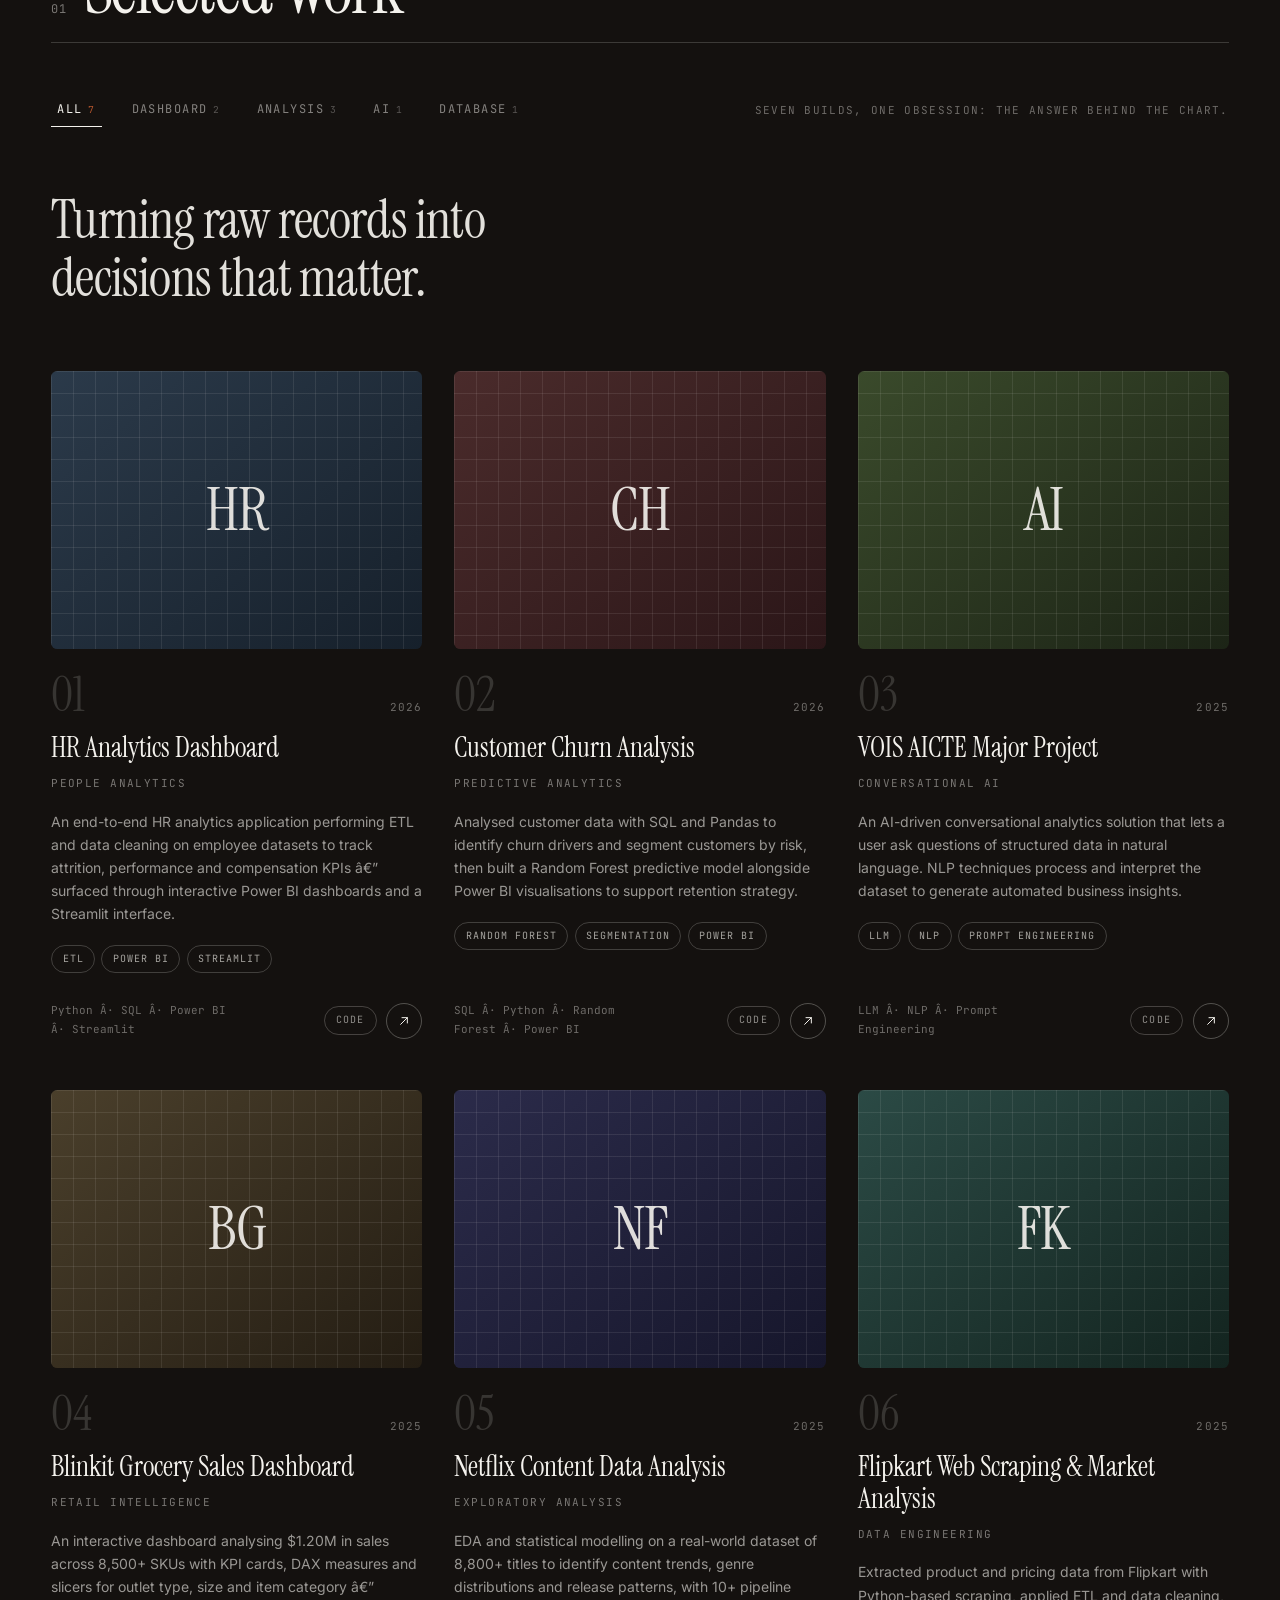
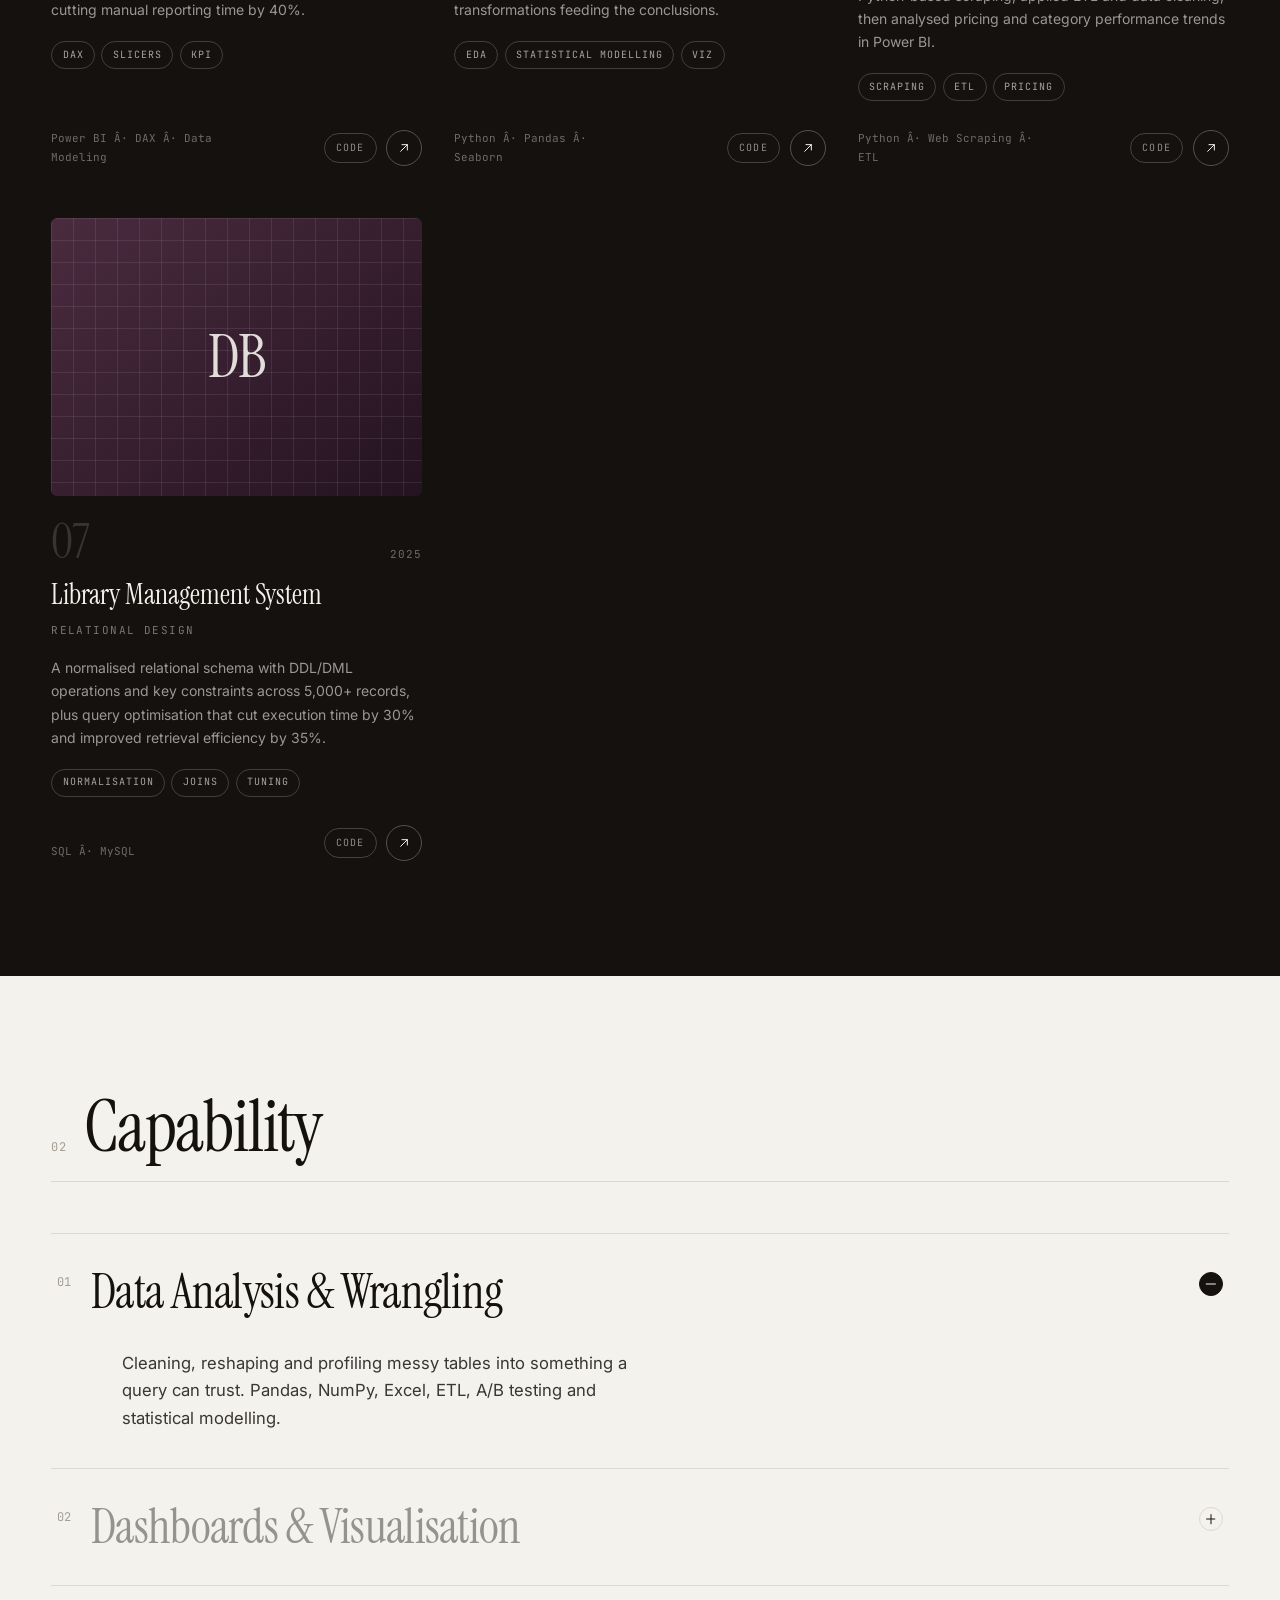
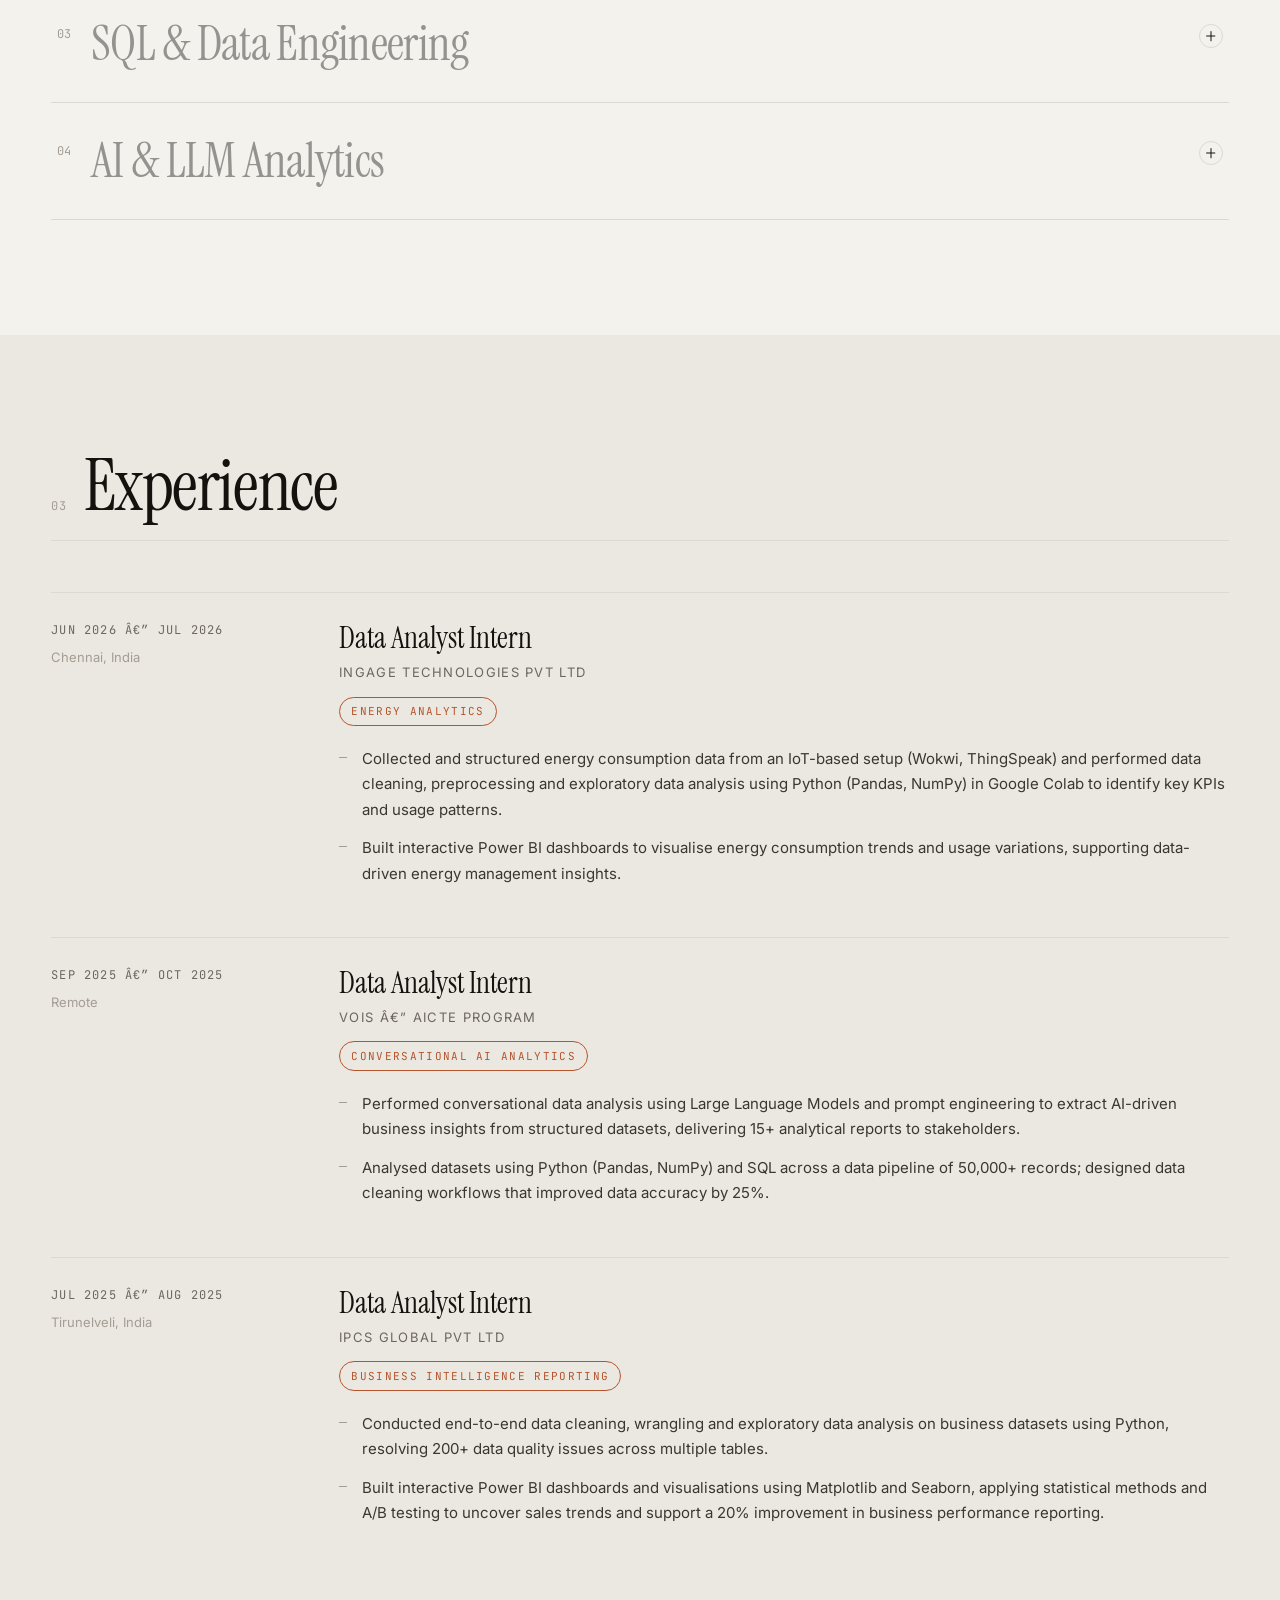
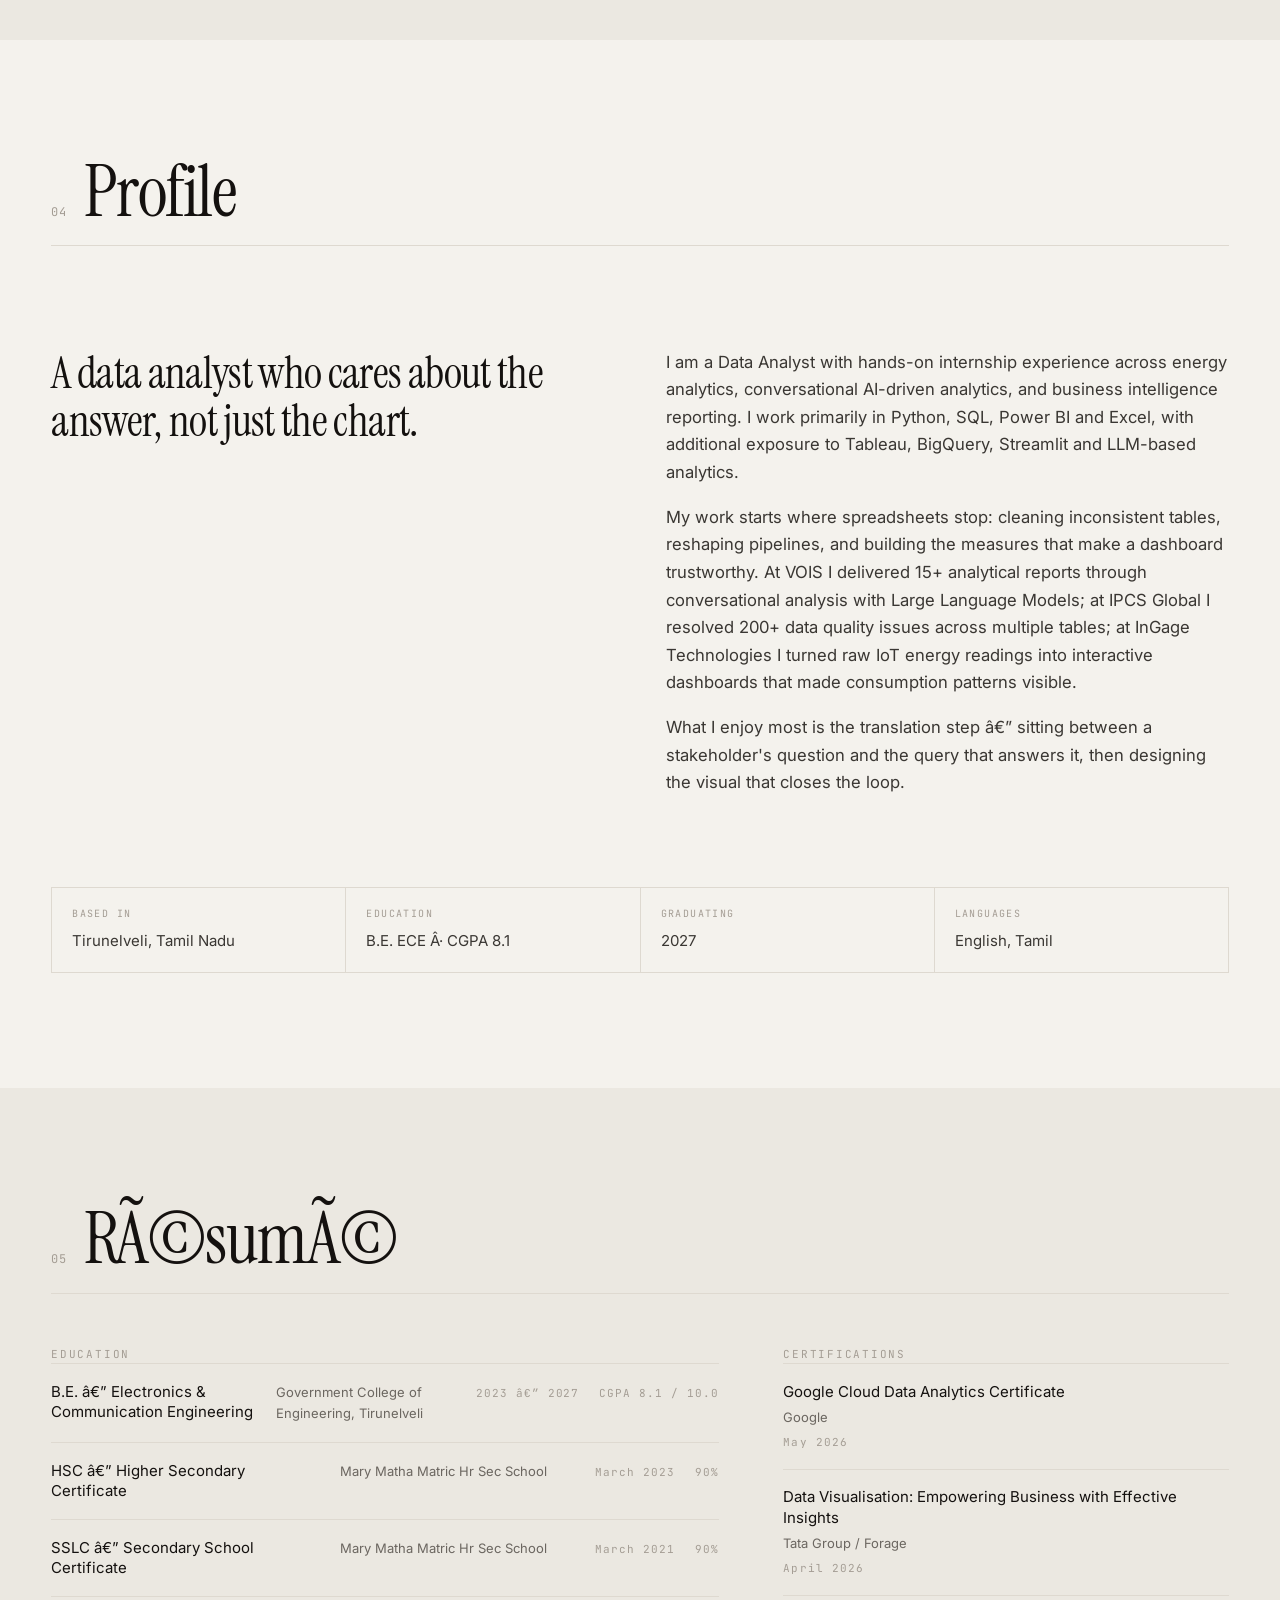
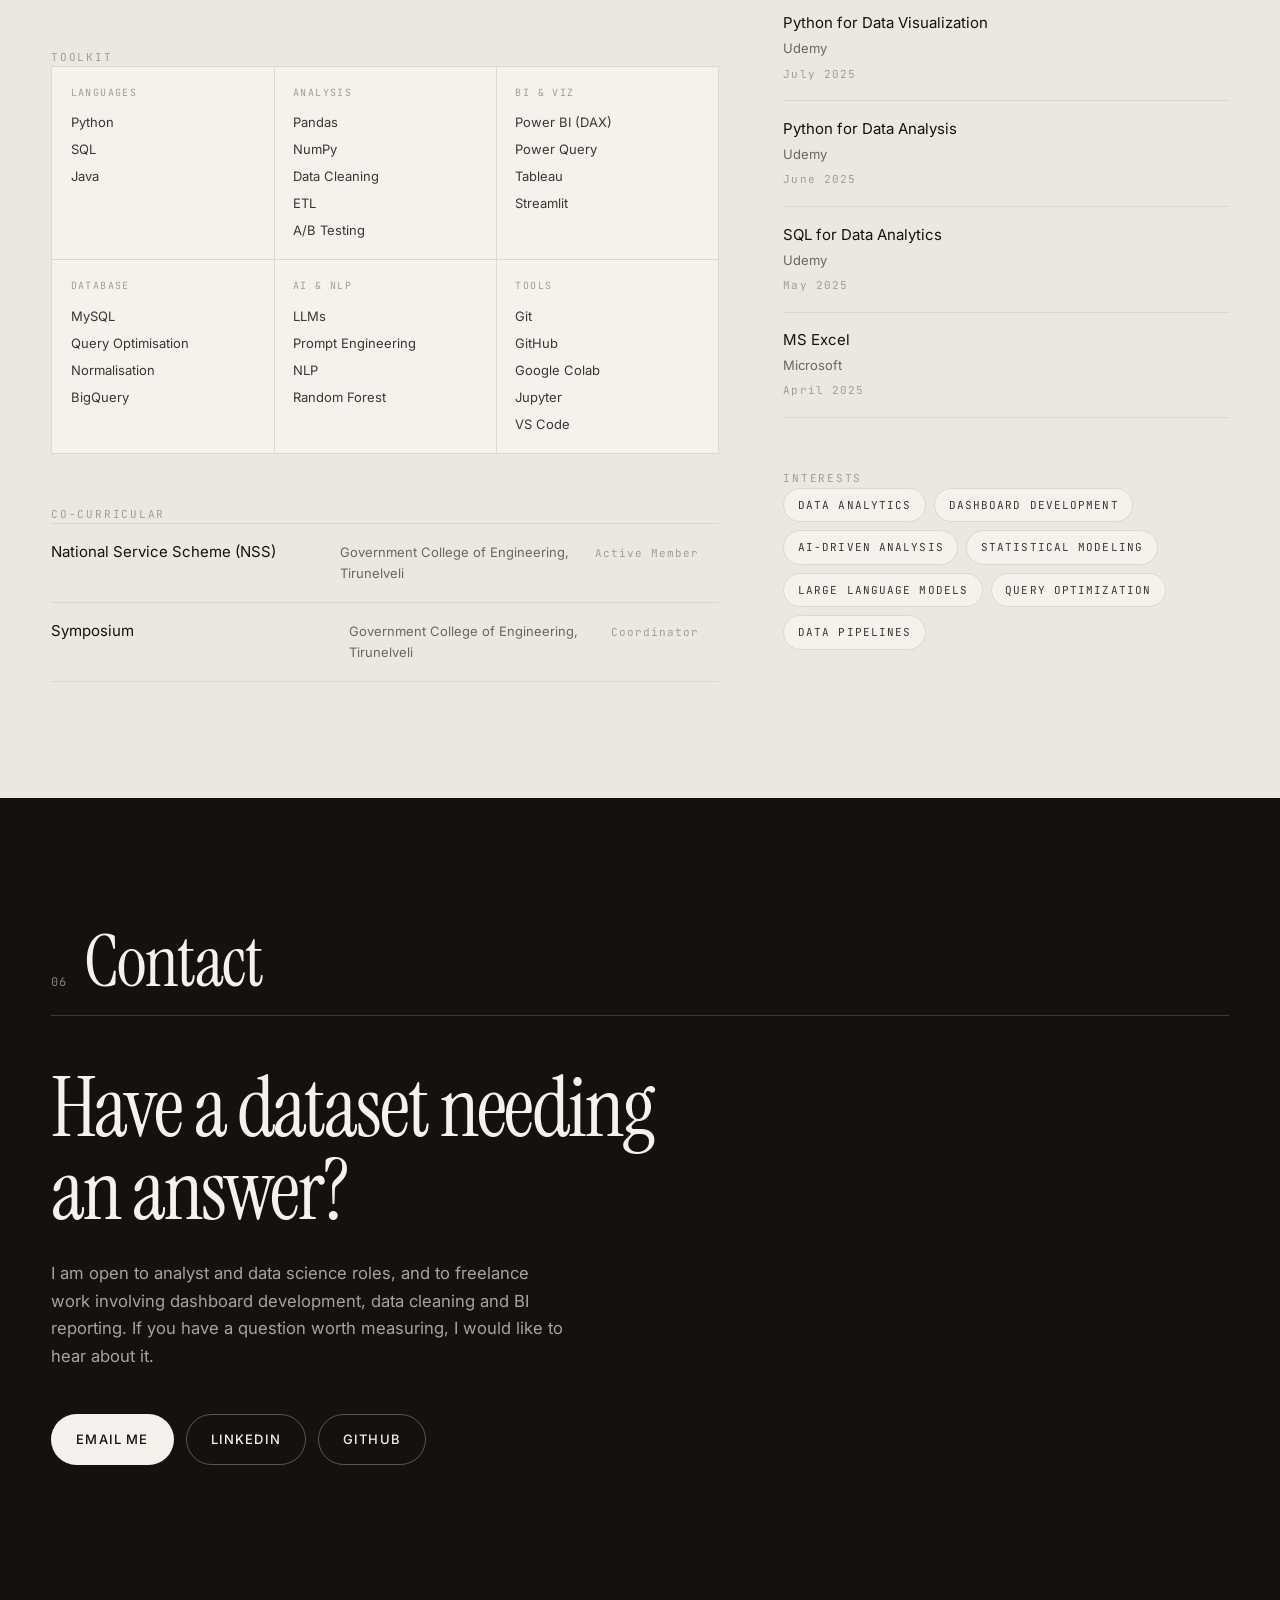
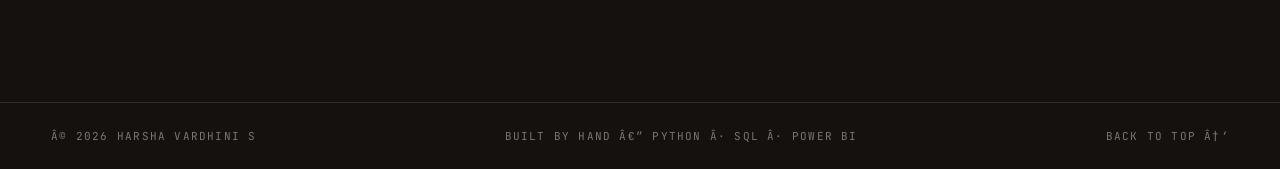
==== commit 1afb2604: "Update card links per request" ====
--- a/index.html
+++ b/index.html
@@ -1,13 +1,13 @@
-<!DOCTYPE html>
+﻿<!DOCTYPE html>
 <html lang="en">
 <head>
 <meta charset="utf-8" />
 <meta name="viewport" content="width=device-width, initial-scale=1" />
-<title>Harsha Vardhini S — Data Analyst</title>
+<title>Harsha Vardhini S â€” Data Analyst</title>
 <meta name="description" content="Data Analyst building the layer between messy datasets and clear answers. Python, SQL, Power BI and business intelligence reporting." />
 <meta name="theme-color" content="#14110f" />
-<meta property="og:title" content="Harsha Vardhini S — Data Analyst" />
-<meta property="og:description" content="Python · SQL · Power BI · Business Intelligence" />
+<meta property="og:title" content="Harsha Vardhini S â€” Data Analyst" />
+<meta property="og:description" content="Python Â· SQL Â· Power BI Â· Business Intelligence" />
 <meta property="og:type" content="website" />
 <meta property="og:image" content="assets/portrait.jpg" />
 <link rel="preconnect" href="https://fonts.googleapis.com" />
@@ -30,7 +30,7 @@
 
 <header class="nav" id="nav">
   <div class="shell nav__inner">
-    <a class="nav__brand" href="#top" aria-label="Harsha Vardhini S — home">
+    <a class="nav__brand" href="#top" aria-label="Harsha Vardhini S â€” home">
       <span class="nav__monogram">HV</span>
       <span class="nav__brandname">Harsha Vardhini</span>
     </a>
@@ -73,7 +73,7 @@
 
       <div class="hero__text">
         <p class="hero__eyebrow">
-          <span class="slash">/</span> Portfolio — 2026
+          <span class="slash">/</span> Portfolio â€” 2026
         </p>
 
         <h1 class="hero__name">
@@ -87,20 +87,20 @@
         </p>
 
         <p class="hero__intro" data-reveal>
-          I build the layer between messy datasets and clear answers — cleaning,
+          I build the layer between messy datasets and clear answers â€” cleaning,
           modelling and visualising so that a number on a screen actually changes
           what someone does next.
         </p>
 
         <dl class="hero__meta" data-reveal>
           <div><dt>Focus</dt><dd>BI &amp; Dashboard Development</dd></div>
-          <div><dt>Method</dt><dd>Python · SQL · Power BI</dd></div>
+          <div><dt>Method</dt><dd>Python Â· SQL Â· Power BI</dd></div>
           <div><dt>Also into</dt><dd>LLMs &amp; Query Optimisation</dd></div>
         </dl>
 
         <div class="hero__actions" data-reveal>
           <a class="btn btn--solid" href="#work">View selected work</a>
-          <a class="btn btn--ghost" href="#credentials">Download résumé</a>
+          <a class="btn btn--ghost" href="#credentials">Download rÃ©sumÃ©</a>
         </div>
       </div>
 
@@ -175,12 +175,12 @@
             <span class="card__num">01</span>
             <span class="card__year">2026</span>
           </div>
-          <h3 class="card__title"><a href="work/hr-analytics-dashboard.html">HR Analytics Dashboard</a></h3>
+          <h3 class="card__title"><a href="https://github.com/Harshavardhini255/hr-analytics-dashboard" target="_blank" rel="noopener">HR Analytics Dashboard</a></h3>
           <p class="card__cat">People Analytics</p>
-          <p class="card__desc">An end-to-end HR analytics application performing ETL and data cleaning on employee datasets to track attrition, performance and compensation KPIs — surfaced through interactive Power BI dashboards and a Streamlit interface.</p>
+          <p class="card__desc">An end-to-end HR analytics application performing ETL and data cleaning on employee datasets to track attrition, performance and compensation KPIs â€” surfaced through interactive Power BI dashboards and a Streamlit interface.</p>
           <ul class="tags"><li>ETL</li><li>Power BI</li><li>Streamlit</li></ul>
           <div class="card__foot">
-            <span class="card__stack">Python · SQL · Power BI · Streamlit</span>
+            <span class="card__stack">Python Â· SQL Â· Power BI Â· Streamlit</span>
             <span class="card__tail">
               <a class="card__code" href="https://github.com/Harshavardhini255/hr-analytics-dashboard" target="_blank" rel="noopener">Code</a>
               <span class="card__go" aria-hidden="true"><svg viewBox="0 0 24 24" aria-hidden="true"><path d="M7 17 17 7M9 7h8v8"/></svg></span>
@@ -195,12 +195,12 @@
             <span class="card__num">02</span>
             <span class="card__year">2026</span>
           </div>
-          <h3 class="card__title"><a href="work/customer-churn-analysis.html">Customer Churn Analysis</a></h3>
+          <h3 class="card__title"><a href="https://github.com/Harshavardhini255/churn-analysis" target="_blank" rel="noopener">Customer Churn Analysis</a></h3>
           <p class="card__cat">Predictive Analytics</p>
           <p class="card__desc">Analysed customer data with SQL and Pandas to identify churn drivers and segment customers by risk, then built a Random Forest predictive model alongside Power BI visualisations to support retention strategy.</p>
           <ul class="tags"><li>Random Forest</li><li>Segmentation</li><li>Power BI</li></ul>
           <div class="card__foot">
-            <span class="card__stack">SQL · Python · Random Forest · Power BI</span>
+            <span class="card__stack">SQL Â· Python Â· Random Forest Â· Power BI</span>
             <span class="card__tail">
               <a class="card__code" href="https://github.com/Harshavardhini255/churn-analysis" target="_blank" rel="noopener">Code</a>
               <span class="card__go" aria-hidden="true"><svg viewBox="0 0 24 24" aria-hidden="true"><path d="M7 17 17 7M9 7h8v8"/></svg></span>
@@ -215,12 +215,12 @@
             <span class="card__num">03</span>
             <span class="card__year">2025</span>
           </div>
-          <h3 class="card__title"><a href="work/vois-aicte-major-project.html">VOIS AICTE Major Project</a></h3>
+          <h3 class="card__title"><a href="https://github.com/Harshavardhini255/VOIS_AICTE_Oct2025_MajorProject_Harshavardini_S" target="_blank" rel="noopener">VOIS AICTE Major Project</a></h3>
           <p class="card__cat">Conversational AI</p>
           <p class="card__desc">An AI-driven conversational analytics solution that lets a user ask questions of structured data in natural language. NLP techniques process and interpret the dataset to generate automated business insights.</p>
           <ul class="tags"><li>LLM</li><li>NLP</li><li>Prompt Engineering</li></ul>
           <div class="card__foot">
-            <span class="card__stack">LLM · NLP · Prompt Engineering</span>
+            <span class="card__stack">LLM Â· NLP Â· Prompt Engineering</span>
             <span class="card__tail">
               <a class="card__code" href="https://github.com/Harshavardhini255/VOIS_AICTE_Oct2025_MajorProject_Harshavardini_S" target="_blank" rel="noopener">Code</a>
               <span class="card__go" aria-hidden="true"><svg viewBox="0 0 24 24" aria-hidden="true"><path d="M7 17 17 7M9 7h8v8"/></svg></span>
@@ -235,12 +235,12 @@
             <span class="card__num">04</span>
             <span class="card__year">2025</span>
           </div>
-          <h3 class="card__title"><a href="work/blinkit-grocery-sales-dashboard.html">Blinkit Grocery Sales Dashboard</a></h3>
+          <h3 class="card__title"><a href="https://github.com/Harshavardhini255/blinkit-power-bi-analysis" target="_blank" rel="noopener">Blinkit Grocery Sales Dashboard</a></h3>
           <p class="card__cat">Retail Intelligence</p>
-          <p class="card__desc">An interactive dashboard analysing $1.20M in sales across 8,500+ SKUs with KPI cards, DAX measures and slicers for outlet type, size and item category — cutting manual reporting time by 40%.</p>
+          <p class="card__desc">An interactive dashboard analysing $1.20M in sales across 8,500+ SKUs with KPI cards, DAX measures and slicers for outlet type, size and item category â€” cutting manual reporting time by 40%.</p>
           <ul class="tags"><li>DAX</li><li>Slicers</li><li>KPI</li></ul>
           <div class="card__foot">
-            <span class="card__stack">Power BI · DAX · Data Modeling</span>
+            <span class="card__stack">Power BI Â· DAX Â· Data Modeling</span>
             <span class="card__tail">
               <a class="card__code" href="https://github.com/Harshavardhini255/blinkit-power-bi-analysis" target="_blank" rel="noopener">Code</a>
               <span class="card__go" aria-hidden="true"><svg viewBox="0 0 24 24" aria-hidden="true"><path d="M7 17 17 7M9 7h8v8"/></svg></span>
@@ -255,12 +255,12 @@
             <span class="card__num">05</span>
             <span class="card__year">2025</span>
           </div>
-          <h3 class="card__title"><a href="work/netflix-content-data-analysis.html">Netflix Content Data Analysis</a></h3>
+          <h3 class="card__title"><a href="https://github.com/Harshavardhini255/VOIS_AICTE_Oct2025_MajorProject_Harshavardini_S" target="_blank" rel="noopener">Netflix Content Data Analysis</a></h3>
           <p class="card__cat">Exploratory Analysis</p>
           <p class="card__desc">EDA and statistical modelling on a real-world dataset of 8,800+ titles to identify content trends, genre distributions and release patterns, with 10+ pipeline transformations feeding the conclusions.</p>
           <ul class="tags"><li>EDA</li><li>Statistical Modelling</li><li>Viz</li></ul>
           <div class="card__foot">
-            <span class="card__stack">Python · Pandas · Seaborn</span>
+            <span class="card__stack">Python Â· Pandas Â· Seaborn</span>
             <span class="card__tail">
               <a class="card__code" href="https://github.com/Harshavardhini255/VOIS_AICTE_Oct2025_MajorProject_Harshavardini_S" target="_blank" rel="noopener">Code</a>
               <span class="card__go" aria-hidden="true"><svg viewBox="0 0 24 24" aria-hidden="true"><path d="M7 17 17 7M9 7h8v8"/></svg></span>
@@ -275,12 +275,12 @@
             <span class="card__num">06</span>
             <span class="card__year">2025</span>
           </div>
-          <h3 class="card__title"><a href="work/flipkart-market-analysis.html">Flipkart Web Scraping &amp; Market Analysis</a></h3>
+          <h3 class="card__title"><a href="https://github.com/Harshavardhini255/flipcart-webscrapping" target="_blank" rel="noopener">Flipkart Web Scraping &amp; Market Analysis</a></h3>
           <p class="card__cat">Data Engineering</p>
           <p class="card__desc">Extracted product and pricing data from Flipkart with Python-based scraping, applied ETL and data cleaning, then analysed pricing and category performance trends in Power BI.</p>
           <ul class="tags"><li>Scraping</li><li>ETL</li><li>Pricing</li></ul>
           <div class="card__foot">
-            <span class="card__stack">Python · Web Scraping · ETL</span>
+            <span class="card__stack">Python Â· Web Scraping Â· ETL</span>
             <span class="card__tail">
               <a class="card__code" href="https://github.com/Harshavardhini255/flipcart-webscrapping" target="_blank" rel="noopener">Code</a>
               <span class="card__go" aria-hidden="true"><svg viewBox="0 0 24 24" aria-hidden="true"><path d="M7 17 17 7M9 7h8v8"/></svg></span>
@@ -295,12 +295,12 @@
             <span class="card__num">07</span>
             <span class="card__year">2025</span>
           </div>
-          <h3 class="card__title"><a href="work/library-management-system.html">Library Management System</a></h3>
+          <h3 class="card__title"><a href="https://github.com/Harshavardhini255/sql-library-management-system" target="_blank" rel="noopener">Library Management System</a></h3>
           <p class="card__cat">Relational Design</p>
           <p class="card__desc">A normalised relational schema with DDL/DML operations and key constraints across 5,000+ records, plus query optimisation that cut execution time by 30% and improved retrieval efficiency by 35%.</p>
           <ul class="tags"><li>Normalisation</li><li>Joins</li><li>Tuning</li></ul>
           <div class="card__foot">
-            <span class="card__stack">SQL · MySQL</span>
+            <span class="card__stack">SQL Â· MySQL</span>
             <span class="card__tail">
               <a class="card__code" href="https://github.com/Harshavardhini255/sql-library-management-system" target="_blank" rel="noopener">Code</a>
               <span class="card__go" aria-hidden="true"><svg viewBox="0 0 24 24" aria-hidden="true"><path d="M7 17 17 7M9 7h8v8"/></svg></span>
@@ -338,7 +338,7 @@
             <span class="acc__icon" aria-hidden="true"><i></i><i></i></span>
           </button>
           <div class="acc__panel">
-            <p>Power BI models built around DAX measures, Power Query pipelines, KPI cards and slicers — plus Tableau, Streamlit, Matplotlib and Seaborn for exploration.</p>
+            <p>Power BI models built around DAX measures, Power Query pipelines, KPI cards and slicers â€” plus Tableau, Streamlit, Matplotlib and Seaborn for exploration.</p>
           </div>
         </div>
 
@@ -378,7 +378,7 @@
 
         <article class="tl__item" data-reveal>
           <div class="tl__meta">
-            <span class="tl__period">Jun 2026 — Jul 2026</span>
+            <span class="tl__period">Jun 2026 â€” Jul 2026</span>
             <span class="tl__place">Chennai, India</span>
           </div>
           <div class="tl__body">
@@ -393,11 +393,11 @@
 
         <article class="tl__item" data-reveal>
           <div class="tl__meta">
-            <span class="tl__period">Sep 2025 — Oct 2025</span>
+            <span class="tl__period">Sep 2025 â€” Oct 2025</span>
             <span class="tl__place">Remote</span>
           </div>
           <div class="tl__body">
-            <h3>Data Analyst Intern <span>VOIS — AICTE Program</span></h3>
+            <h3>Data Analyst Intern <span>VOIS â€” AICTE Program</span></h3>
             <p class="tl__hl">Conversational AI analytics</p>
             <ul>
               <li>Performed conversational data analysis using Large Language Models and prompt engineering to extract AI-driven business insights from structured datasets, delivering 15+ analytical reports to stakeholders.</li>
@@ -408,7 +408,7 @@
 
         <article class="tl__item" data-reveal>
           <div class="tl__meta">
-            <span class="tl__period">Jul 2025 — Aug 2025</span>
+            <span class="tl__period">Jul 2025 â€” Aug 2025</span>
             <span class="tl__place">Tirunelveli, India</span>
           </div>
           <div class="tl__body">
@@ -437,11 +437,11 @@
       <div class="about__copy" data-reveal>
         <p>I am a Data Analyst with hands-on internship experience across energy analytics, conversational AI-driven analytics, and business intelligence reporting. I work primarily in Python, SQL, Power BI and Excel, with additional exposure to Tableau, BigQuery, Streamlit and LLM-based analytics.</p>
         <p>My work starts where spreadsheets stop: cleaning inconsistent tables, reshaping pipelines, and building the measures that make a dashboard trustworthy. At VOIS I delivered 15+ analytical reports through conversational analysis with Large Language Models; at IPCS Global I resolved 200+ data quality issues across multiple tables; at InGage Technologies I turned raw IoT energy readings into interactive dashboards that made consumption patterns visible.</p>
-        <p>What I enjoy most is the translation step — sitting between a stakeholder's question and the query that answers it, then designing the visual that closes the loop.</p>
+        <p>What I enjoy most is the translation step â€” sitting between a stakeholder's question and the query that answers it, then designing the visual that closes the loop.</p>
       </div>
       <dl class="about__facts" data-reveal>
         <div><dt>Based in</dt><dd>Tirunelveli, Tamil Nadu</dd></div>
-        <div><dt>Education</dt><dd>B.E. ECE · CGPA 8.1</dd></div>
+        <div><dt>Education</dt><dd>B.E. ECE Â· CGPA 8.1</dd></div>
         <div><dt>Graduating</dt><dd>2027</dd></div>
         <div><dt>Languages</dt><dd>English, Tamil</dd></div>
       </dl>
@@ -452,7 +452,7 @@
     <div class="shell">
       <header class="sechead" data-reveal>
         <span class="sechead__num">05</span>
-        <h2 class="sechead__title">Résumé</h2>
+        <h2 class="sechead__title">RÃ©sumÃ©</h2>
       </header>
 
       <div class="cred__grid">
@@ -461,19 +461,19 @@
           <h3 class="cred__label">Education</h3>
           <ul class="rows">
             <li>
-              <p>B.E. — Electronics &amp; Communication Engineering</p>
+              <p>B.E. â€” Electronics &amp; Communication Engineering</p>
               <span>Government College of Engineering, Tirunelveli</span>
-              <em>2023 — 2027</em>
+              <em>2023 â€” 2027</em>
               <em>CGPA 8.1 / 10.0</em>
             </li>
             <li>
-              <p>HSC — Higher Secondary Certificate</p>
+              <p>HSC â€” Higher Secondary Certificate</p>
               <span>Mary Matha Matric Hr Sec School</span>
               <em>March 2023</em>
               <em>90%</em>
             </li>
             <li>
-              <p>SSLC — Secondary School Certificate</p>
+              <p>SSLC â€” Secondary School Certificate</p>
               <span>Mary Matha Matric Hr Sec School</span>
               <em>March 2021</em>
               <em>90%</em>
@@ -599,9 +599,9 @@
 
 <footer class="foot">
   <div class="shell foot__inner">
-    <p>© <span id="year">2026</span> Harsha Vardhini S</p>
-    <p>Built by hand — Python · SQL · Power BI</p>
-    <a href="#top">Back to top ↑</a>
+    <p>Â© <span id="year">2026</span> Harsha Vardhini S</p>
+    <p>Built by hand â€” Python Â· SQL Â· Power BI</p>
+    <a href="#top">Back to top â†‘</a>
   </div>
 </footer>
 
--- a/assets/styles.css
+++ b/assets/styles.css
@@ -556,8 +556,9 @@
 .card__cover{
   position:absolute;
   inset:0;
-  z-index:1;
+  z-index:10;
   border-radius:.4rem;
+  pointer-events:auto;
 }
 .card__cover:focus-visible{
   outline:2px solid var(--paper);
@@ -615,7 +616,7 @@
 .card__year{font-family:var(--mono);font-size:.6875rem;color:rgba(244,242,237,.4);letter-spacing:.1em}
 .card__title{
   position:relative;
-  z-index:2;
+  z-index:1;
   font-family:var(--serif);
   font-weight:400;
   font-size:clamp(1.375rem,2.2vw,1.75rem);
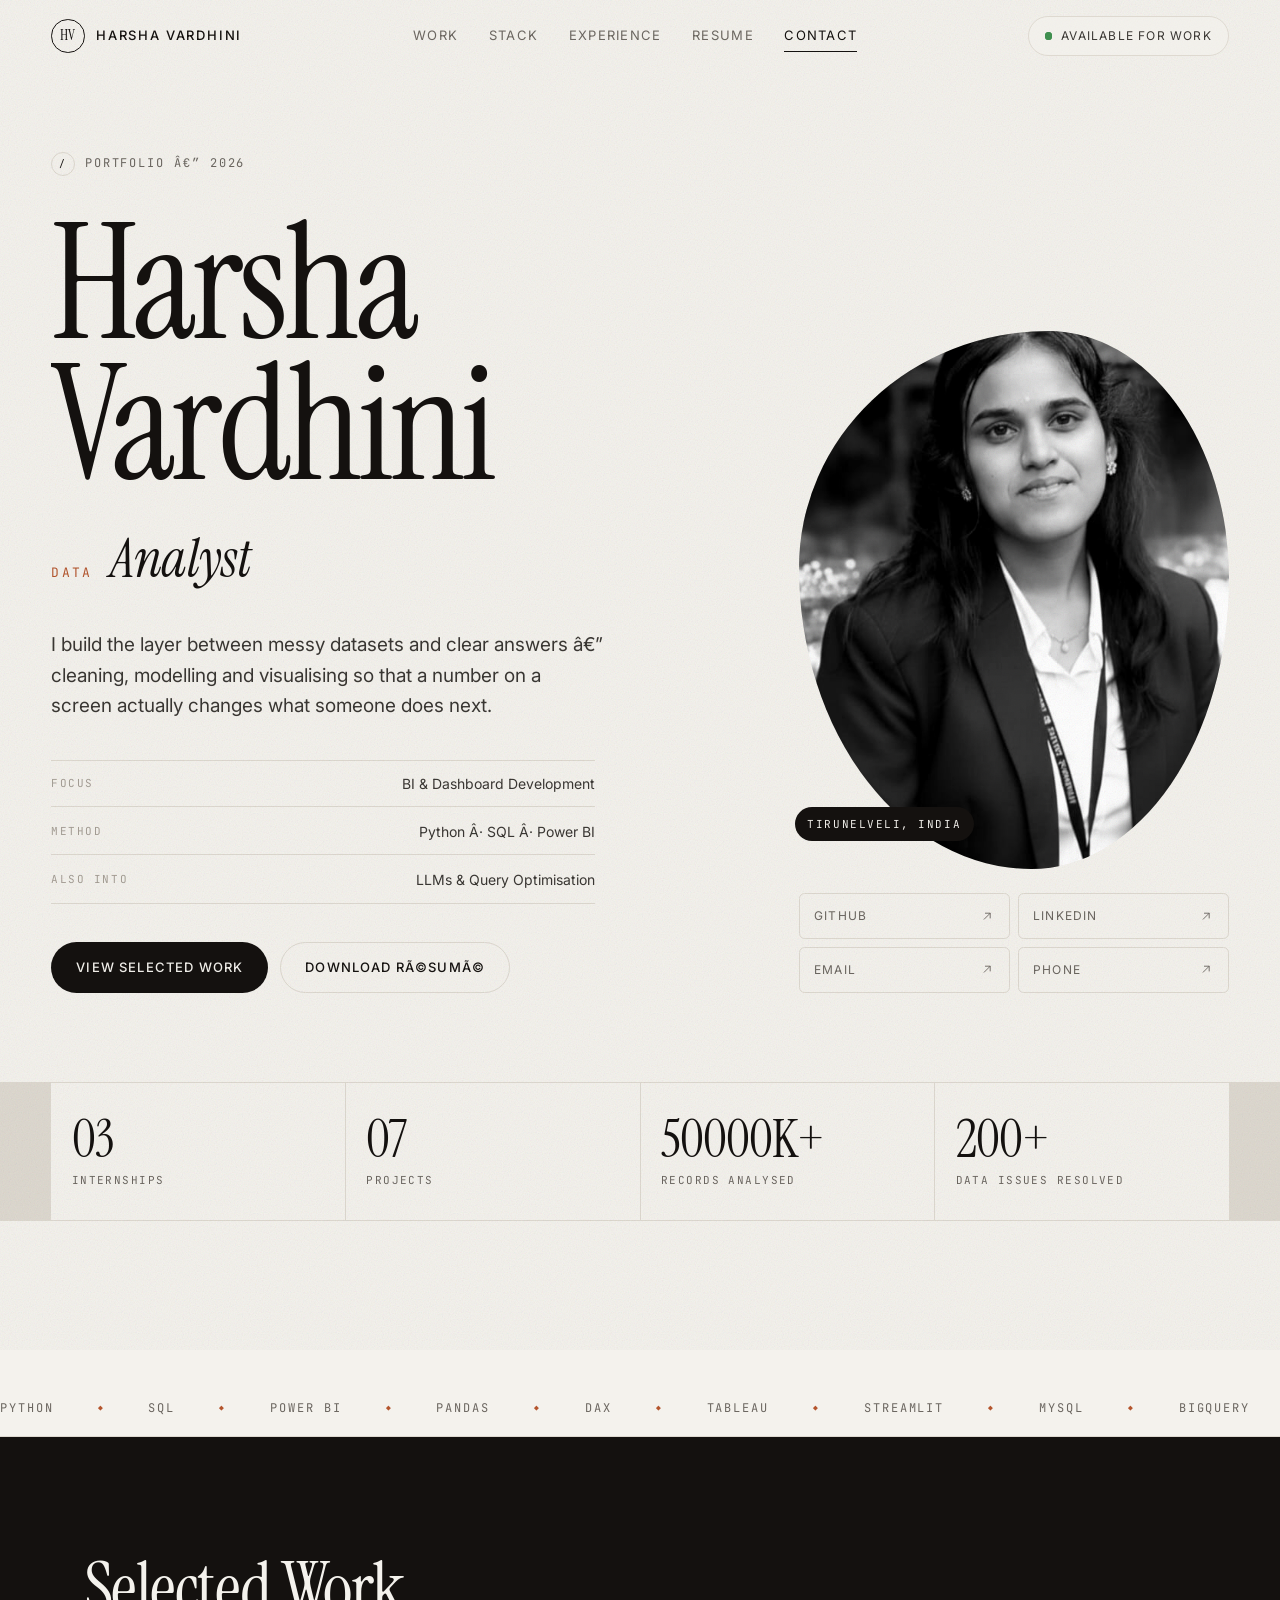
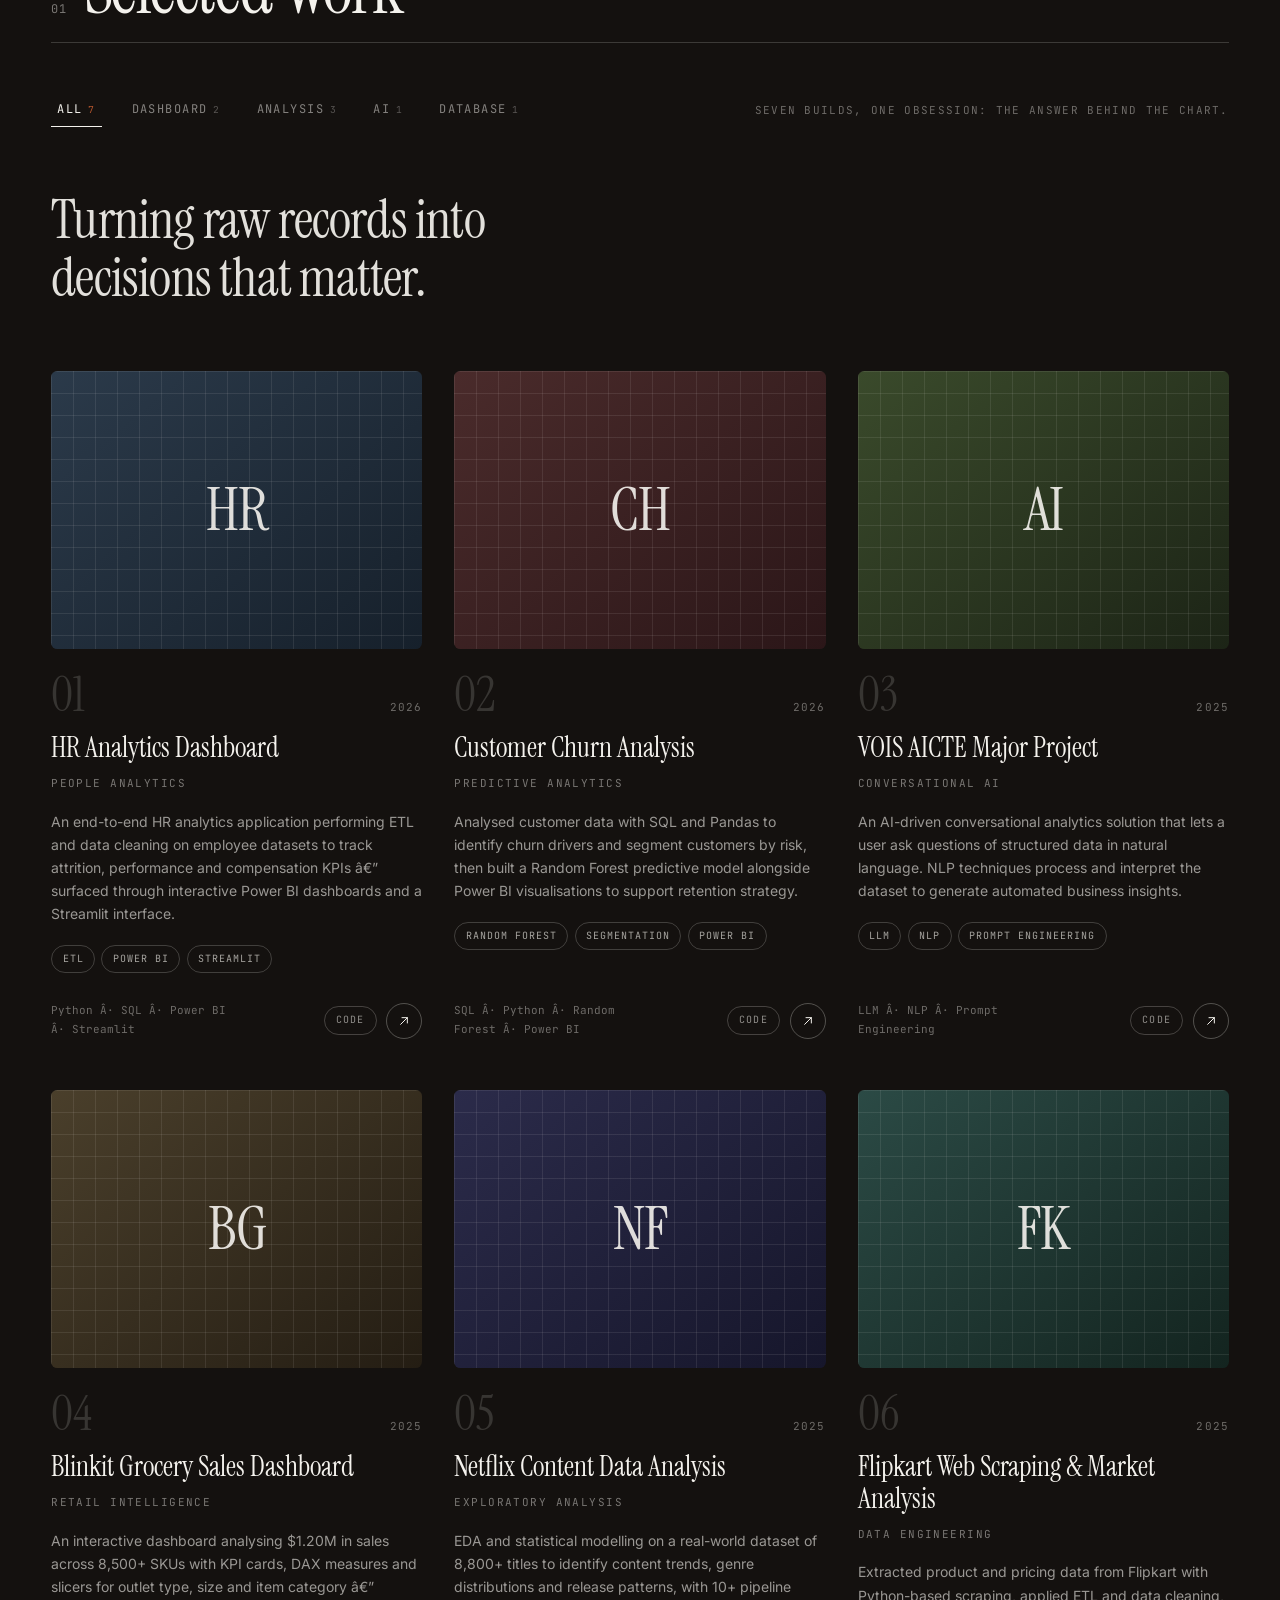
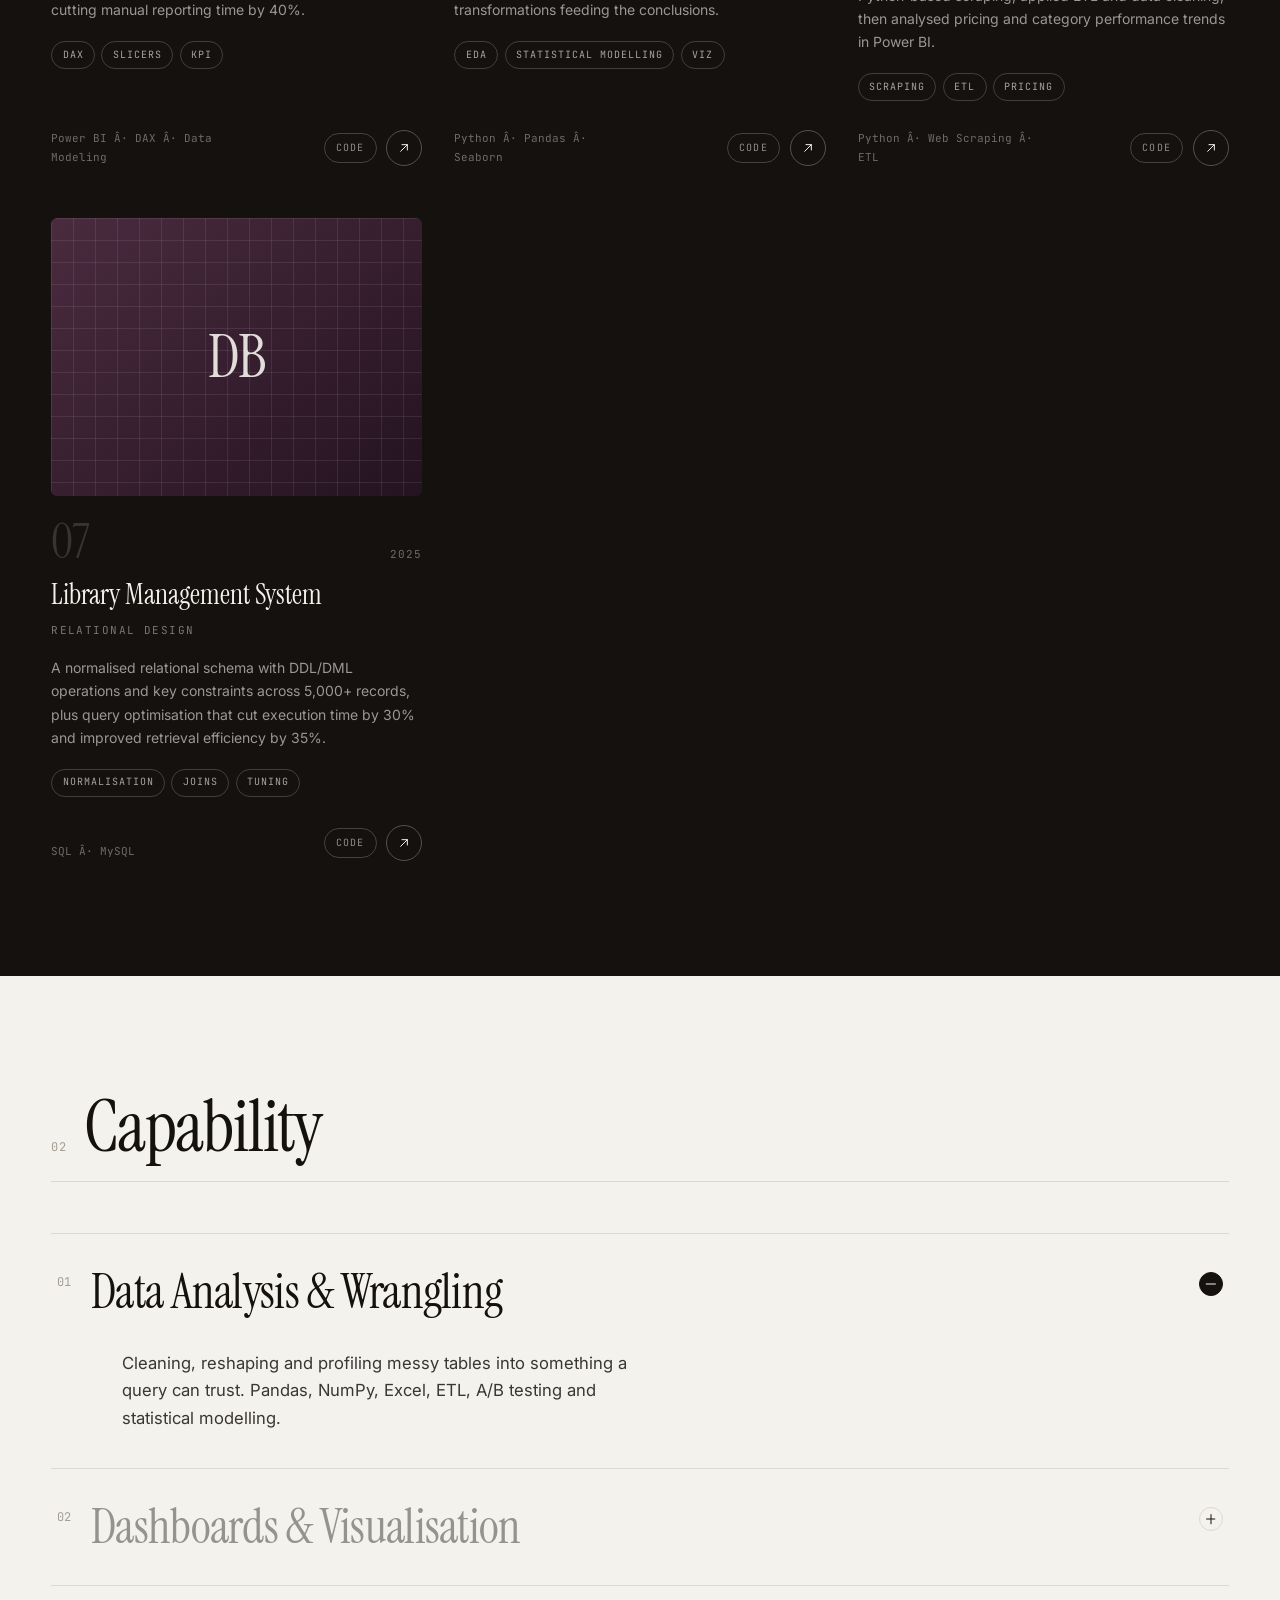
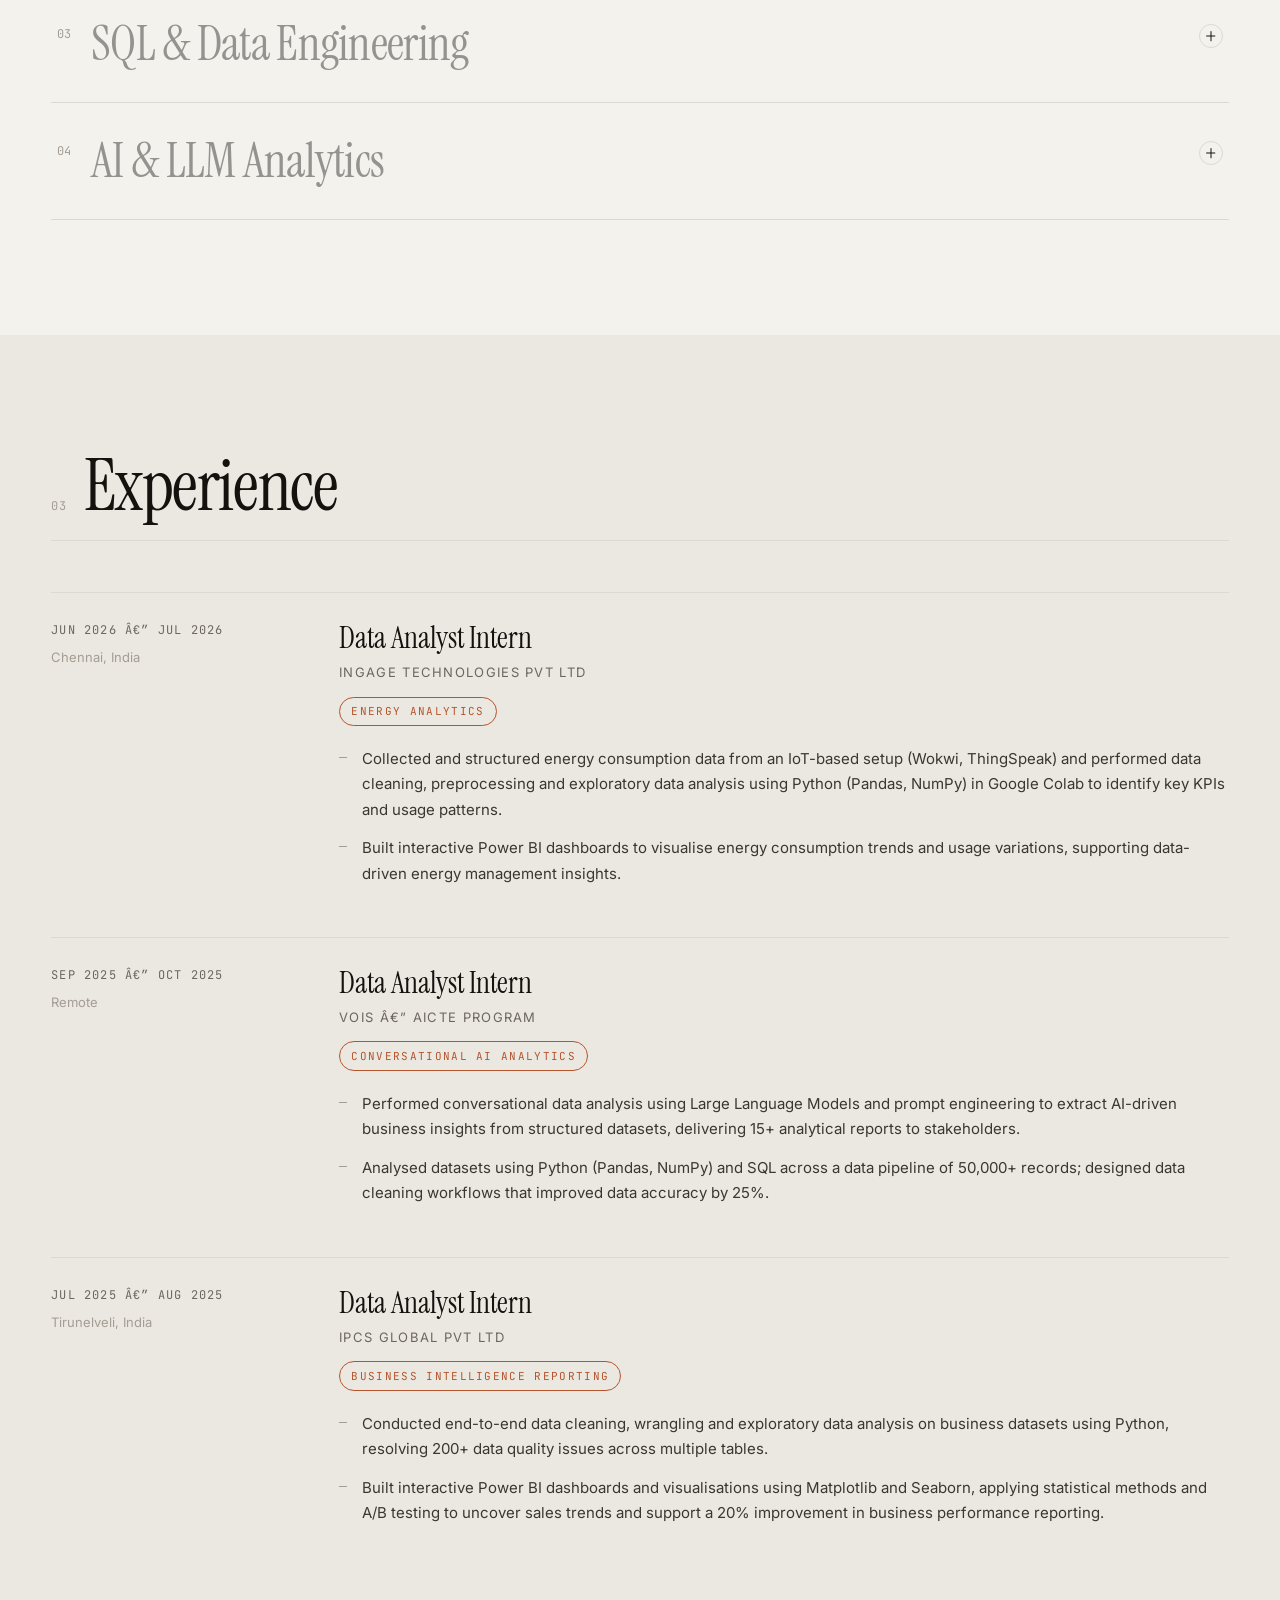
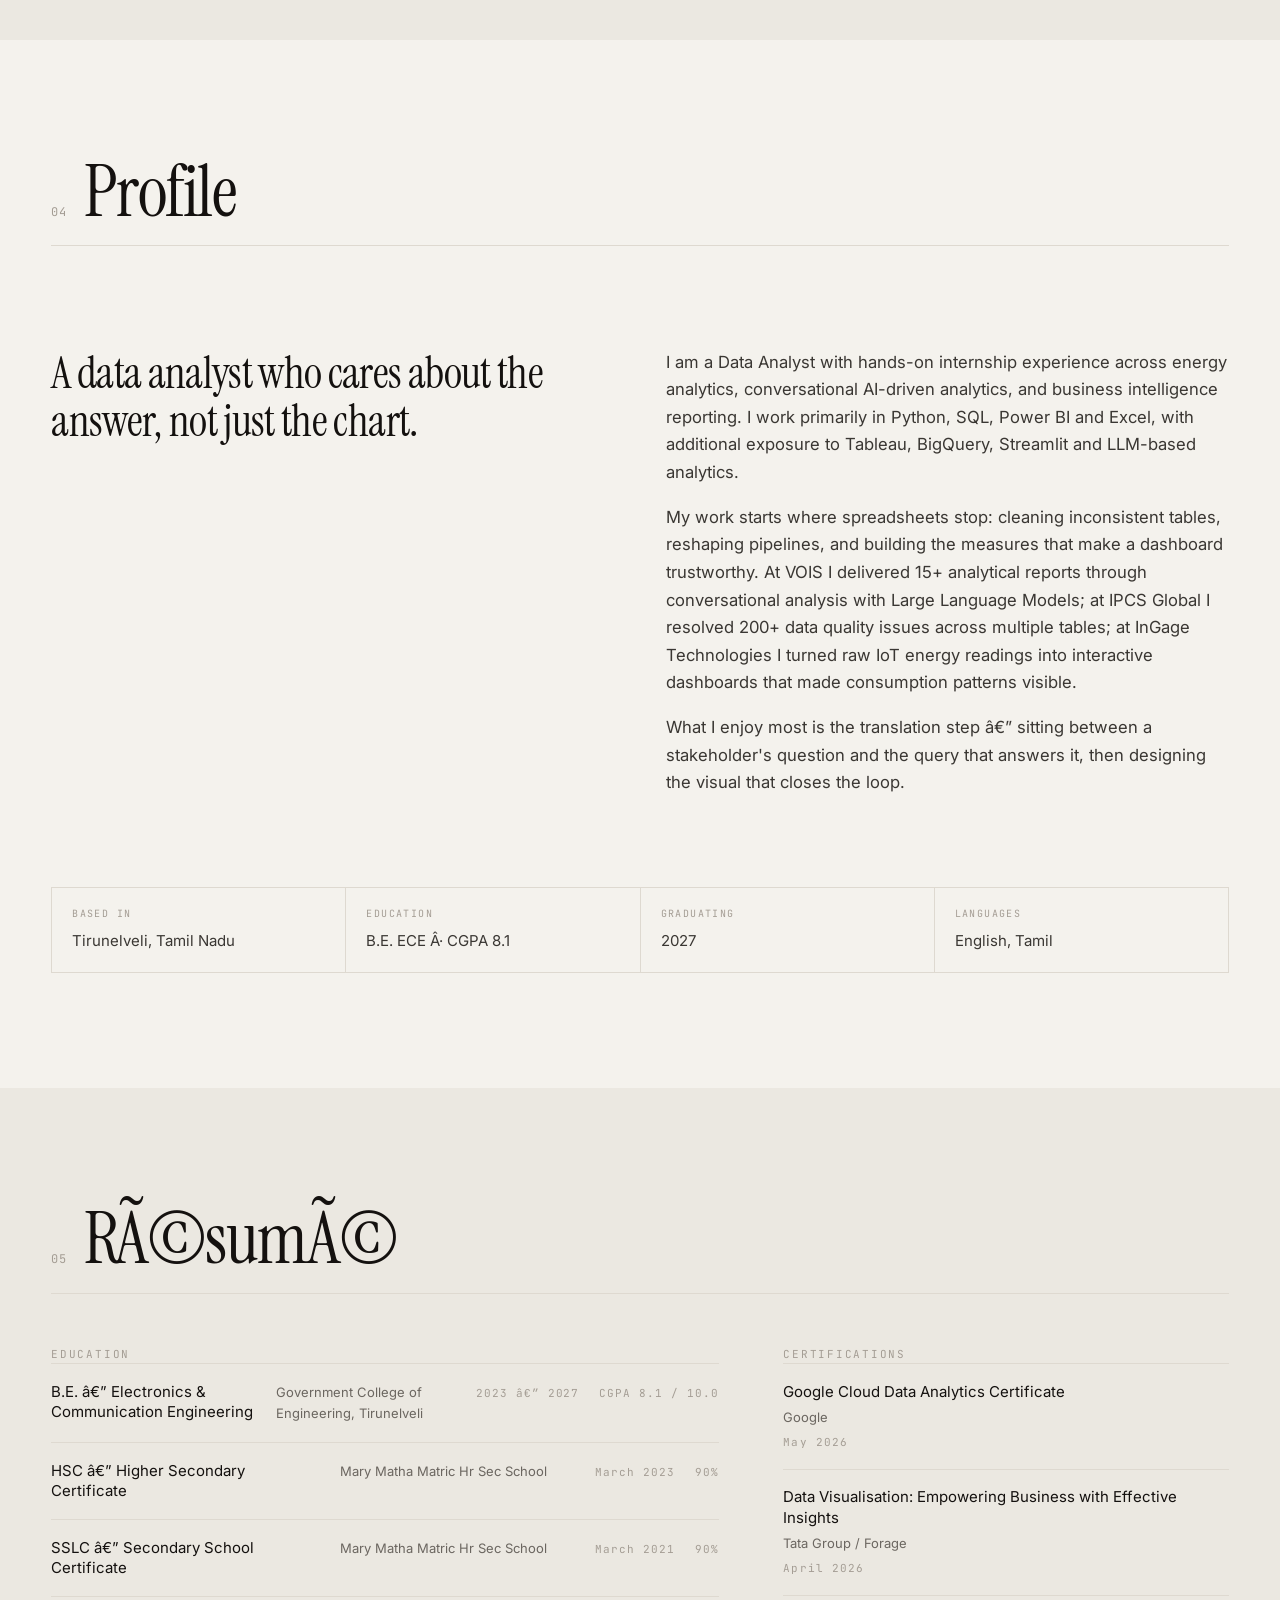
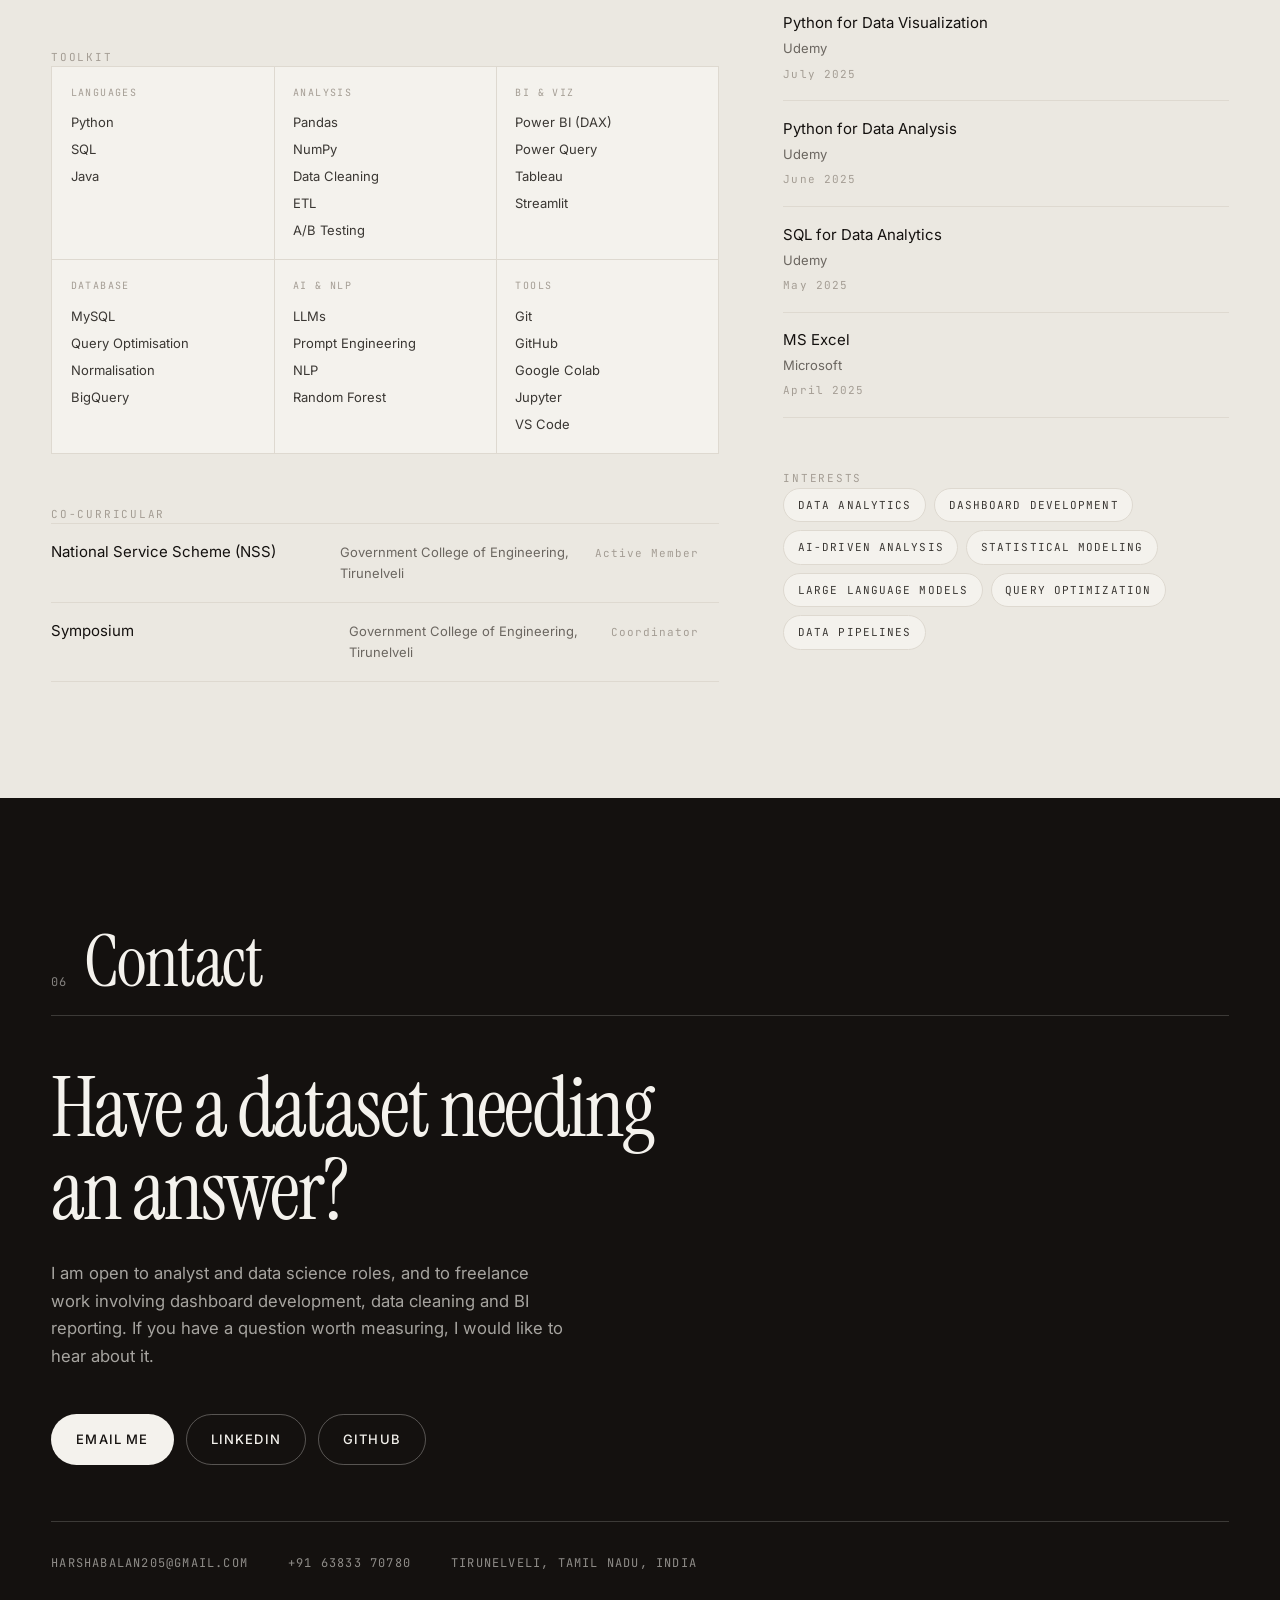
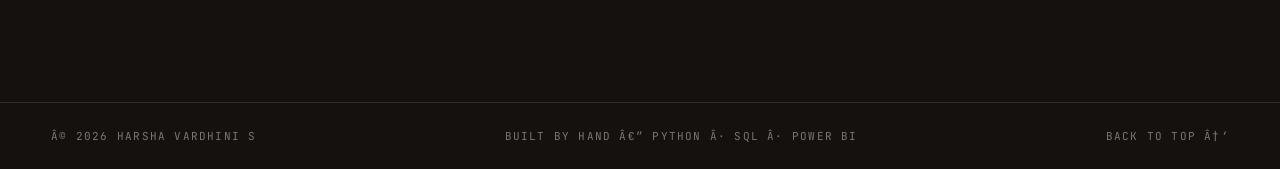
==== commit 262cb262: "Make card arrow open GitHub" ====
--- a/index.html
+++ b/index.html
@@ -183,7 +183,7 @@
             <span class="card__stack">Python Â· SQL Â· Power BI Â· Streamlit</span>
             <span class="card__tail">
               <a class="card__code" href="https://github.com/Harshavardhini255/hr-analytics-dashboard" target="_blank" rel="noopener">Code</a>
-              <span class="card__go" aria-hidden="true"><svg viewBox="0 0 24 24" aria-hidden="true"><path d="M7 17 17 7M9 7h8v8"/></svg></span>
+              <a class="card__go" href="https://github.com/Harshavardhini255/hr-analytics-dashboard" target="_blank" rel="noopener" aria-label="View on GitHub"><svg viewBox="0 0 24 24" aria-hidden="true"><path d="M7 17 17 7M9 7h8v8"/></svg></a>
             </span>
           </div>
         </article>
@@ -203,7 +203,7 @@
             <span class="card__stack">SQL Â· Python Â· Random Forest Â· Power BI</span>
             <span class="card__tail">
               <a class="card__code" href="https://github.com/Harshavardhini255/churn-analysis" target="_blank" rel="noopener">Code</a>
-              <span class="card__go" aria-hidden="true"><svg viewBox="0 0 24 24" aria-hidden="true"><path d="M7 17 17 7M9 7h8v8"/></svg></span>
+              <a class="card__go" href="https://github.com/Harshavardhini255/churn-analysis" target="_blank" rel="noopener" aria-label="View on GitHub"><svg viewBox="0 0 24 24" aria-hidden="true"><path d="M7 17 17 7M9 7h8v8"/></svg></a>
             </span>
           </div>
         </article>
@@ -223,7 +223,7 @@
             <span class="card__stack">LLM Â· NLP Â· Prompt Engineering</span>
             <span class="card__tail">
               <a class="card__code" href="https://github.com/Harshavardhini255/VOIS_AICTE_Oct2025_MajorProject_Harshavardini_S" target="_blank" rel="noopener">Code</a>
-              <span class="card__go" aria-hidden="true"><svg viewBox="0 0 24 24" aria-hidden="true"><path d="M7 17 17 7M9 7h8v8"/></svg></span>
+              <a class="card__go" href="https://github.com/Harshavardhini255/VOIS_AICTE_Oct2025_MajorProject_Harshavardini_S" target="_blank" rel="noopener" aria-label="View on GitHub"><svg viewBox="0 0 24 24" aria-hidden="true"><path d="M7 17 17 7M9 7h8v8"/></svg></a>
             </span>
           </div>
         </article>
@@ -243,7 +243,7 @@
             <span class="card__stack">Power BI Â· DAX Â· Data Modeling</span>
             <span class="card__tail">
               <a class="card__code" href="https://github.com/Harshavardhini255/blinkit-power-bi-analysis" target="_blank" rel="noopener">Code</a>
-              <span class="card__go" aria-hidden="true"><svg viewBox="0 0 24 24" aria-hidden="true"><path d="M7 17 17 7M9 7h8v8"/></svg></span>
+              <a class="card__go" href="https://github.com/Harshavardhini255/blinkit-power-bi-analysis" target="_blank" rel="noopener" aria-label="View on GitHub"><svg viewBox="0 0 24 24" aria-hidden="true"><path d="M7 17 17 7M9 7h8v8"/></svg></a>
             </span>
           </div>
         </article>
@@ -263,7 +263,7 @@
             <span class="card__stack">Python Â· Pandas Â· Seaborn</span>
             <span class="card__tail">
               <a class="card__code" href="https://github.com/Harshavardhini255/VOIS_AICTE_Oct2025_MajorProject_Harshavardini_S" target="_blank" rel="noopener">Code</a>
-              <span class="card__go" aria-hidden="true"><svg viewBox="0 0 24 24" aria-hidden="true"><path d="M7 17 17 7M9 7h8v8"/></svg></span>
+              <a class="card__go" href="https://github.com/Harshavardhini255/VOIS_AICTE_Oct2025_MajorProject_Harshavardini_S" target="_blank" rel="noopener" aria-label="View on GitHub"><svg viewBox="0 0 24 24" aria-hidden="true"><path d="M7 17 17 7M9 7h8v8"/></svg></a>
             </span>
           </div>
         </article>
@@ -283,7 +283,7 @@
             <span class="card__stack">Python Â· Web Scraping Â· ETL</span>
             <span class="card__tail">
               <a class="card__code" href="https://github.com/Harshavardhini255/flipcart-webscrapping" target="_blank" rel="noopener">Code</a>
-              <span class="card__go" aria-hidden="true"><svg viewBox="0 0 24 24" aria-hidden="true"><path d="M7 17 17 7M9 7h8v8"/></svg></span>
+              <a class="card__go" href="https://github.com/Harshavardhini255/flipcart-webscrapping" target="_blank" rel="noopener" aria-label="View on GitHub"><svg viewBox="0 0 24 24" aria-hidden="true"><path d="M7 17 17 7M9 7h8v8"/></svg></a>
             </span>
           </div>
         </article>
@@ -303,7 +303,7 @@
             <span class="card__stack">SQL Â· MySQL</span>
             <span class="card__tail">
               <a class="card__code" href="https://github.com/Harshavardhini255/sql-library-management-system" target="_blank" rel="noopener">Code</a>
-              <span class="card__go" aria-hidden="true"><svg viewBox="0 0 24 24" aria-hidden="true"><path d="M7 17 17 7M9 7h8v8"/></svg></span>
+              <a class="card__go" href="https://github.com/Harshavardhini255/sql-library-management-system" target="_blank" rel="noopener" aria-label="View on GitHub"><svg viewBox="0 0 24 24" aria-hidden="true"><path d="M7 17 17 7M9 7h8v8"/></svg></a>
             </span>
           </div>
         </article>
--- a/assets/styles.css
+++ b/assets/styles.css
@@ -694,6 +694,7 @@
   border:1px solid rgba(244,242,237,.28);
   border-radius:50%;
   transition:background .4s var(--ease),color .4s var(--ease),border-color .4s var(--ease),transform .4s var(--ease);
+  pointer-events:none;
 }
 .card__go svg{width:1rem;height:1rem}
 .card:hover .card__go{background:var(--paper);color:var(--ink);border-color:var(--paper);transform:translate(3px,-3px)}
